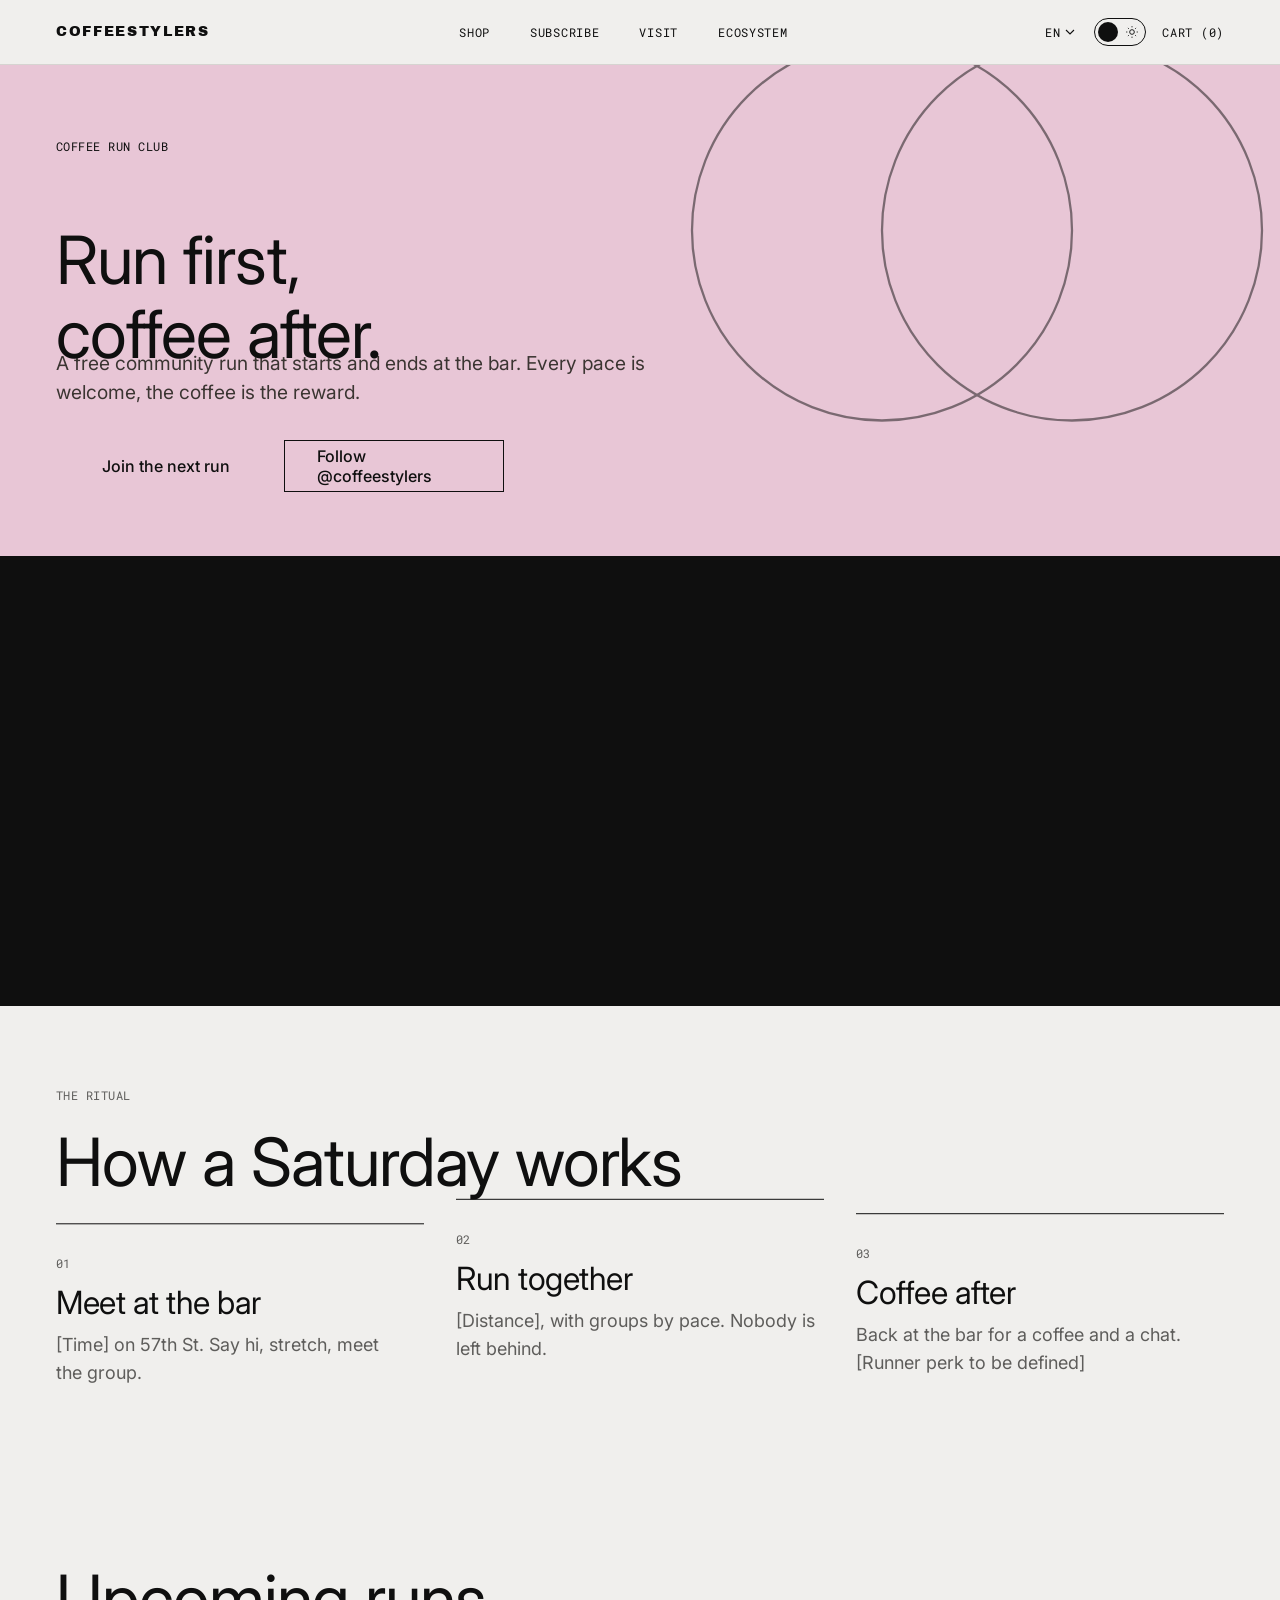
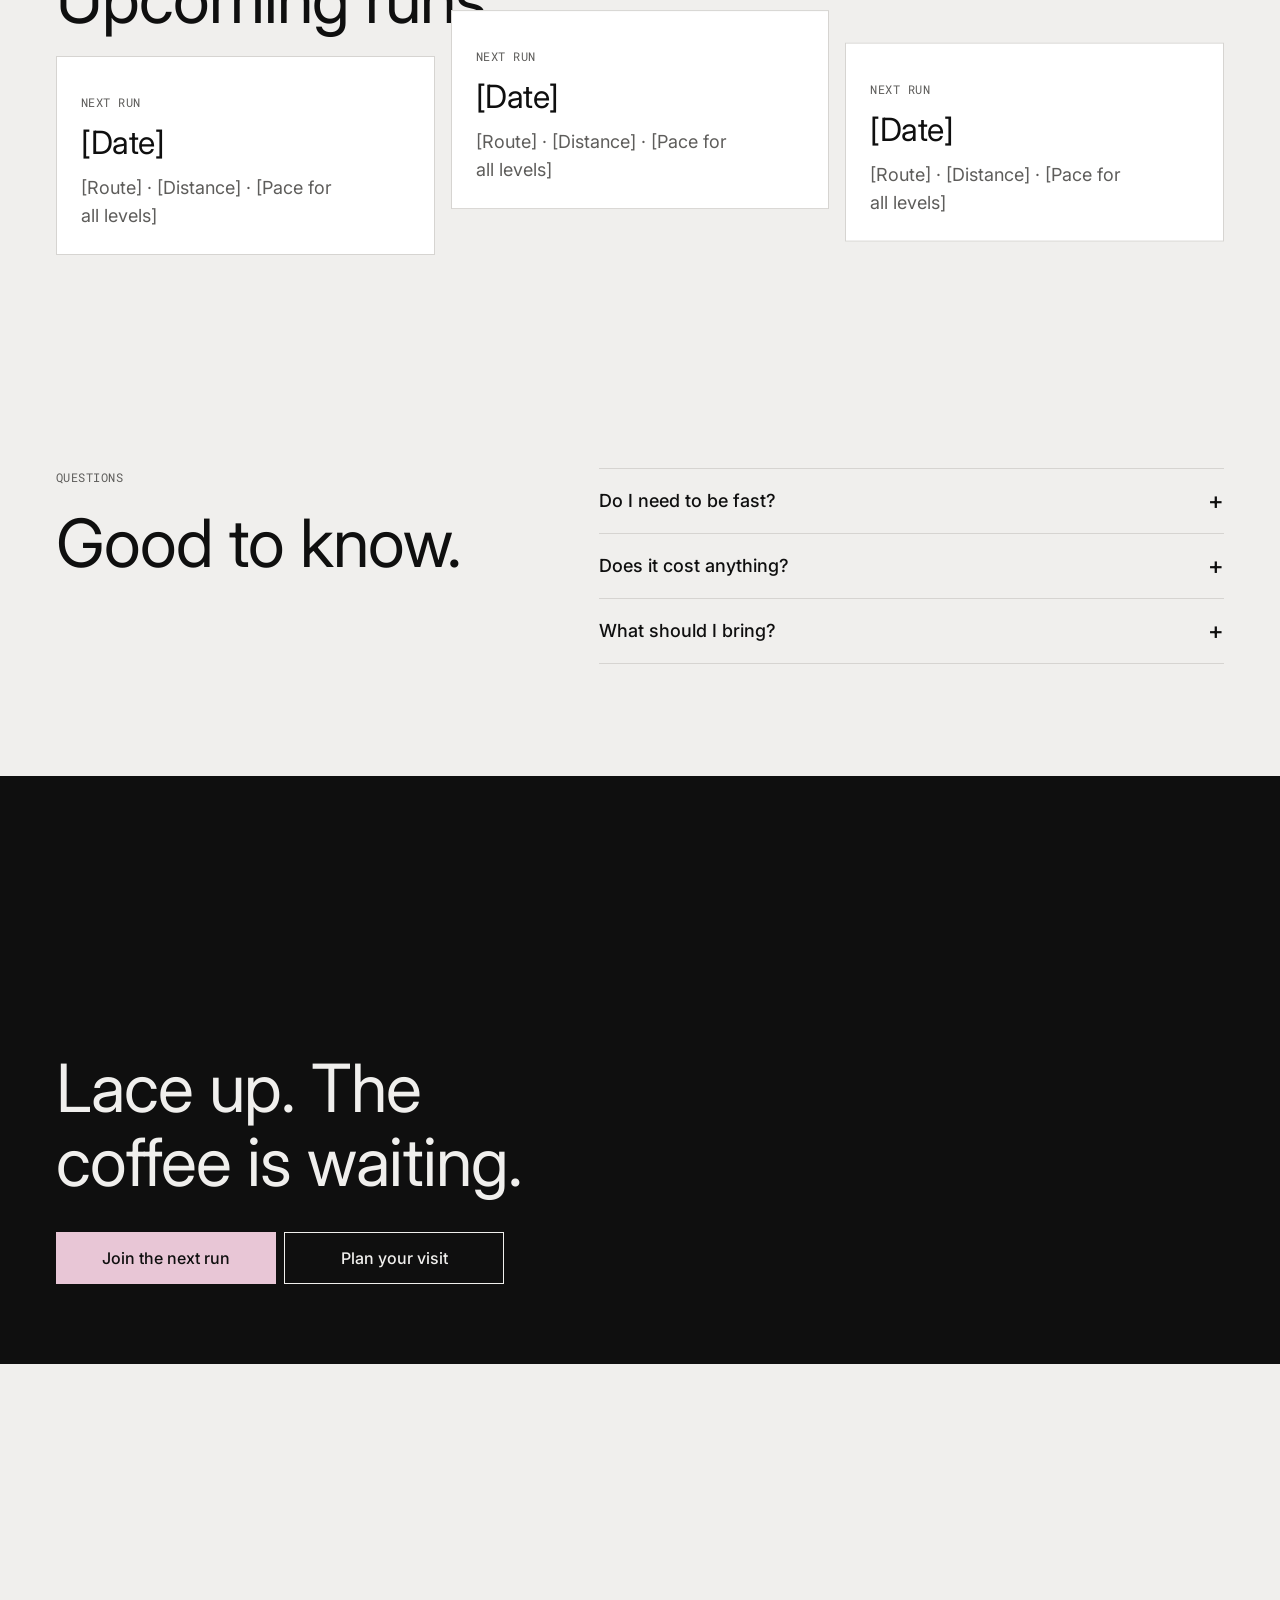
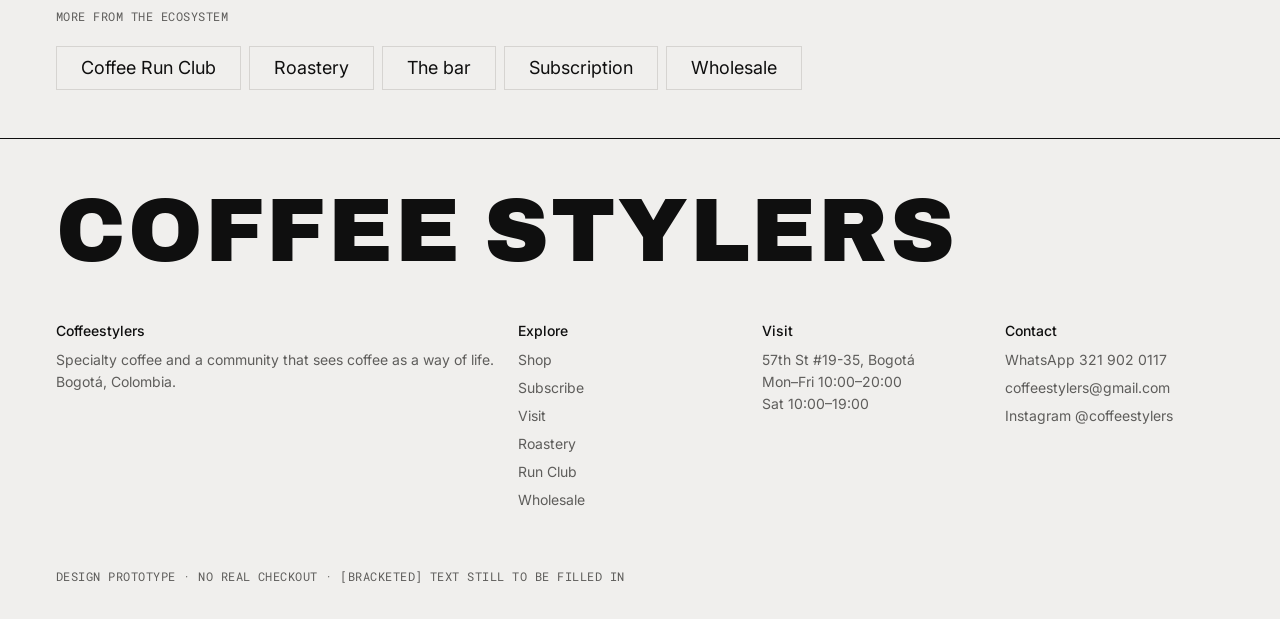
==== club.html @ d0a4d822 "Concept B: Run Club, Roastery and Wholesale pages; parallax layers across all sections Co-Authored-B" ====
<!doctype html>
<html lang="en">
<head>
<meta charset="utf-8">
<meta name="viewport" content="width=device-width, initial-scale=1">
<title>Coffee Run Club · Coffeestylers (prototype)</title>
<meta name="description" content="Responsive redesign prototype for Coffeestylers, a specialty coffee shop in Bogotá.">
<script>document.documentElement.classList.add('js');try{var t=localStorage.getItem('cs-theme');if(t?t==='dark':matchMedia('(prefers-color-scheme: dark)').matches)document.documentElement.setAttribute('data-theme','dark')}catch(e){}</script>
<link rel="preconnect" href="https://fonts.googleapis.com">
<link rel="preconnect" href="https://fonts.gstatic.com" crossorigin>
<link rel="stylesheet" href="https://fonts.googleapis.com/css2?family=Archivo+Black&family=Inter:wght@300;400;500&family=Roboto+Mono:wght@400;500&display=swap">
<link rel="stylesheet" href="styles.css?v=1795367517">
<link rel="stylesheet" href="concept-b.css?v=1795368521">
<link rel="stylesheet" href="pages.css?v=1795375949">
</head>
<body class="pg-b">
<div class="lines" aria-hidden="true"></div>
<header class="hdr"><div class="c hdr-in">
<div style="display:flex;align-items:center"><a class="brand" href="index.html" aria-label="Coffeestylers, home">Coffeestylers</a></div>
<nav class="topnav" aria-label="Main"><a href="shop.html">Shop</a><a href="subscribe.html">Subscribe</a><a href="visit.html">Visit</a><a href="index.html#ecosystem">Ecosystem</a></nav>
<div class="acts"><div class="lang"><button class="lang-btn" type="button" aria-haspopup="listbox" aria-expanded="false" aria-label="Language"><span class="cur">EN</span><svg viewBox="0 0 24 24" aria-hidden="true"><path d="M6 9l6 6 6-6"/></svg></button><ul class="lang-menu" role="listbox" aria-label="Language" hidden><li role="presentation"><button type="button" role="option" data-l="en" lang="en" aria-selected="true">English</button></li><li role="presentation"><button type="button" role="option" data-l="es" lang="es" aria-selected="false">Español</button></li><li role="presentation"><button type="button" role="option" data-l="fr" lang="fr" aria-selected="false">Français</button></li></ul></div><button class="inv theme" type="button" role="switch" aria-checked="false" aria-label="Dark mode"><span class="trk" aria-hidden="true"><svg class="sun" viewBox="0 0 24 24"><circle cx="12" cy="12" r="4"/><path d="M12 2v2M12 20v2M2 12h2M20 12h2M5 5l1.5 1.5M17.5 17.5L19 19M5 19l1.5-1.5M17.5 6.5L19 5"/></svg><svg class="moon" viewBox="0 0 24 24"><path d="M20 14.5A8 8 0 0 1 9.5 4 8 8 0 1 0 20 14.5z"/></svg><i></i></span></button><a class="cartlink" href="#" aria-label="Cart, 0 items">Cart (0)</a><button class="ico s" aria-label="Search" type="button"><svg viewBox="0 0 24 24" aria-hidden="true"><circle cx="11" cy="11" r="7"/><path d="M20 20l-4-4"/></svg></button></div>
</div></header>
<main><section class="pg-hero"><svg class="deco" viewBox="0 0 400 240" aria-hidden="true" data-lift="-0.18"><circle cx="150" cy="120" r="100"/><circle cx="250" cy="120" r="100"/></svg><div class="c"><p class="mono eyebrow rv">Coffee Run Club</p><h1 class="frase big rv" data-sy="-0.14" style="--d:1">Run first, coffee after.</h1><p class="lead rv" style="--d:2">A free community run that starts and ends at the bar. Every pace is welcome, the coffee is the reward.</p><div class="btns rv" style="--d:3"><a class="btn acc" href="https://wa.me/573219020117">Join the next run</a><a class="btn sec" href="https://www.instagram.com/coffeestylers/" target="_blank" rel="noopener">Follow @coffeestylers</a></div></div></section><section class="pg-photo"><div class="par" data-par="0.08" data-zoom style="background-image:url('https://dcdn-us.mitiendanube.com/stores/007/501/629/themes/rio/2-slide-1776723098379-2462844389-c85ef9081d4256c665a43cc0b9e0ed6b1776723099-1920-1920.webp')"></div></section><section class="pg-sec"><div class="c"><p class="mono suave eyebrow rv">The ritual</p><h2 class="frase big rv" style="--d:1">How a Saturday works</h2><div class="stepsgrid"><div class="rv" data-lift="0.03" style="--d:0"><span class="mono suave">01</span><h3 class="frase sm">Meet at the bar</h3><p>[Time] on 57th St. Say hi, stretch, meet the group.</p></div><div class="rv" data-lift="0.08" style="--d:1"><span class="mono suave">02</span><h3 class="frase sm">Run together</h3><p>[Distance], with groups by pace. Nobody is left behind.</p></div><div class="rv" data-lift="0.05" style="--d:2"><span class="mono suave">03</span><h3 class="frase sm">Coffee after</h3><p>Back at the bar for a coffee and a chat. [Runner perk to be defined]</p></div></div></div></section><section class="pg-sec"><div class="c"><h2 class="frase big rv">Upcoming runs</h2><div class="runs"><div class="run rv" data-lift="0.03" style="--d:0"><p class="mono suave">Next run</p><h3 class="frase sm">[Date]</h3><p>[Route] · [Distance] · [Pace for all levels]</p></div><div class="run rv" data-lift="0.09" style="--d:1"><p class="mono suave">Next run</p><h3 class="frase sm">[Date]</h3><p>[Route] · [Distance] · [Pace for all levels]</p></div><div class="run rv" data-lift="0.05" style="--d:2"><p class="mono suave">Next run</p><h3 class="frase sm">[Date]</h3><p>[Route] · [Distance] · [Pace for all levels]</p></div></div></div></section><section class="faq"><div class="c split"><div><p class="mono suave eyebrow rv">Questions</p><h2 class="frase big rv" style="--d:1">Good to know.</h2></div><div class="rv" style="--d:1"><details><summary>Do I need to be fast?</summary><p>No. There are groups by pace, and walking is fine too.</p></details><details><summary>Does it cost anything?</summary><p>Joining is free. [Confirm with the brand]</p></details><details><summary>What should I bring?</summary><p>Comfortable shoes, water and good energy.</p></details></div></div></section><section class="pg-cta"><div class="ghostrow" aria-hidden="true"><span data-px="0.35">COFFEE · STYLERS · COFFEE · STYLERS ·</span></div><div class="c"><h2 class="frase big rv">Lace up. The coffee is waiting.</h2><div class="btns rv" style="--d:1"><a class="btn" href="https://wa.me/573219020117">Join the next run</a><a class="btn sec" href="visit.html">Plan your visit</a></div></div></section><div class="ghostrow light" aria-hidden="true"><span data-px="-0.3">Coffee Run Club · Roastery · Bar · Wholesale ·</span></div><section class="pg-more"><div class="c"><p class="mono suave eyebrow">More from the ecosystem</p><div class="mrow"><a href="club.html">Coffee Run Club</a><a href="roastery.html">Roastery</a><a href="visit.html">The bar</a><a href="subscribe.html">Subscription</a><a href="wholesale.html">Wholesale</a></div></div></section></main>
<footer class="pie"><div class="c">
<div class="gran" aria-hidden="true"><span class="ln"><span>Coffee</span></span><span class="ln"><span>Stylers</span></span></div>
<div class="cols">
<div><strong>Coffeestylers</strong>Specialty coffee and a community that sees coffee as a way of life. Bogotá, Colombia.</div>
<div><strong>Explore</strong><a href="shop.html">Shop</a><a href="subscribe.html">Subscribe</a><a href="visit.html">Visit</a><a href="roastery.html">Roastery</a><a href="club.html">Run Club</a><a href="wholesale.html">Wholesale</a></div>
<div><strong>Visit</strong><span>57th St #19-35, Bogotá</span><span>Mon–Fri 10:00–20:00</span><span>Sat 10:00–19:00</span></div>
<div><strong>Contact</strong><a href="https://wa.me/573219020117">WhatsApp 321 902 0117</a><a href="mailto:coffeestylers@gmail.com">coffeestylers@gmail.com</a><a href="https://www.instagram.com/coffeestylers/">Instagram @coffeestylers</a></div>
</div>
<span class="mono">Design prototype · no real checkout · [bracketed] text still to be filled in</span>
</div></footer>
<nav class="nav" aria-label="Main"><div class="c"><a href="shop.html"><svg viewBox="0 0 24 24" aria-hidden="true"><path d="M5 8h12v6a5 5 0 0 1-5 5h-2a5 5 0 0 1-5-5z"/><path d="M17 10h1.5a2.5 2.5 0 0 1 0 5H17"/></svg>Shop</a><a href="subscribe.html"><svg viewBox="0 0 24 24" aria-hidden="true"><path d="M4 12a8 8 0 0 1 14-5.3M20 12a8 8 0 0 1-14 5.3"/><path d="M18 3v4h-4M6 21v-4h4"/></svg>Subscribe</a><a href="visit.html"><svg viewBox="0 0 24 24" aria-hidden="true"><path d="M12 21s-7-6.2-7-11a7 7 0 0 1 14 0c0 4.8-7 11-7 11z"/><circle cx="12" cy="10" r="2.5"/></svg>Visit</a><a href="#" aria-label="Cart, 0 items"><svg viewBox="0 0 24 24" aria-hidden="true"><path d="M6 7h12l-1 13H7z"/><path d="M9 7a3 3 0 0 1 6 0"/></svg>Cart</a></div></nav>
<script src="i18n.js?v=1795367517"></script>
<script src="app.js?v=1795367517"></script>
</body>
</html>
---- styles.css ----
/* Coffeestylers · redesign prototype · mobile first, then tablet (700+) and desktop (900+, 1280+) */
:root{
  --tinta:#0F0F0F; --papel:#F0EFED; --blanco:#FFFFFF; --linea:#D6D4D1; --suave:#5E5D5B;
  --rosa:#E8C6D6; --ink0:#0F0F0F; --paper0:#F0EFED;
  --sans:'Inter',system-ui,sans-serif; --mono:'Roboto Mono',ui-monospace,monospace; --marca:'Archivo Black','Arial Black',sans-serif;
  --g:16px; --ease:cubic-bezier(.2,.7,.2,1); --hdr:56px;
}
html[data-theme=dark]{--tinta:#F0EFED;--papel:#0F0F0F;--blanco:#171717;--linea:#33322F;--suave:#A5A3A0}
@media(min-width:700px){:root{--g:32px}}
@media(min-width:1100px){:root{--g:56px;--hdr:64px}}
*{box-sizing:border-box}
html{-webkit-text-size-adjust:100%;scroll-behavior:smooth}
body{margin:0;background:var(--papel);color:var(--tinta);font-family:var(--sans);font-size:16px;line-height:1.5;padding-bottom:72px;transition:background .5s,color .5s}
a{color:inherit}
img{max-width:100%;display:block}
.c{width:100%;max-width:1440px;margin:0 auto;padding-left:var(--g);padding-right:var(--g)}
.mono{font-family:var(--mono);font-size:11px;letter-spacing:.06em;text-transform:uppercase}
.suave{color:var(--suave)}
.frase{font-weight:300;letter-spacing:-.03em;line-height:1;margin:0}
.big{font-size:clamp(40px,8.4vw,128px);line-height:.98}
.mid{font-size:clamp(32px,5vw,72px);line-height:1.02}
.sm{font-size:clamp(26px,3vw,44px);line-height:1.08}
section{padding:56px 0}
@media(min-width:900px){section{padding:112px 0}}
.regla-fuerte{border-top:1px solid var(--tinta)}
.regla{border-top:1px solid var(--linea)}
.oscuro{background:var(--ink0);color:var(--paper0)}
.oscuro .suave,.oscuro p{color:#D6D4D1}
.rosa{background:var(--rosa);color:var(--ink0)}
.rosa .suave{color:#3B3532}

/* hairline columns, like the reference */
.lines{position:fixed;inset:0;pointer-events:none;z-index:0;display:none;background:repeating-linear-gradient(90deg,transparent 0 calc(25% - 1px),var(--linea) calc(25% - 1px) 25%);opacity:.55}
@media(min-width:900px){.lines{display:block}}
main,footer,.hdr{position:relative;z-index:1}

/* header */
.hdr{position:sticky;top:0;z-index:20;background:var(--papel);border-bottom:1px solid var(--linea);transition:transform .5s var(--ease)}
.hdr.hide{transform:translateY(-100%)}
.hdr-in{display:flex;align-items:center;justify-content:space-between;height:var(--hdr)}
.hdr .brand{font-family:var(--marca);letter-spacing:.12em;text-transform:uppercase;font-size:14px;text-decoration:none}
.topnav{display:none}
.acts{display:flex;align-items:center;gap:4px}
.ico{width:44px;height:44px;display:inline-flex;align-items:center;justify-content:center;background:none;border:0;color:inherit;cursor:pointer}
.ico svg{width:22px;height:22px;stroke:currentColor;fill:none;stroke-width:1.5}
.inv{display:none}
@media(min-width:900px){
  .topnav{display:flex;gap:40px}
  .topnav a,.inv,.cartlink{font:11px var(--mono);letter-spacing:.06em;text-transform:uppercase;text-decoration:none;position:relative;padding:8px 0;color:inherit;background:none;border:0;cursor:pointer}
  .topnav a::after,.cartlink::after{content:"";position:absolute;left:0;right:0;bottom:2px;height:1px;background:currentColor;transform:scaleX(0);transform-origin:left;transition:transform .4s var(--ease)}
  .topnav a:hover::after,.cartlink:hover::after,.topnav a[aria-current=page]::after{transform:scaleX(1)}
  .inv{display:inline-block;margin-right:16px}
  .acts .ico.s{display:none}
}
.cartlink{display:none}
@media(min-width:900px){.cartlink{display:inline-block}}

/* bottom nav (phones and small tablets) */
.nav{position:fixed;left:0;right:0;bottom:0;z-index:30;background:var(--papel);border-top:1px solid var(--linea)}
.nav .c{display:grid;grid-template-columns:repeat(4,1fr);height:72px;padding:0}
.nav a{display:flex;flex-direction:column;align-items:center;justify-content:center;gap:4px;text-decoration:none;color:var(--suave);font-family:var(--mono);font-size:9px;letter-spacing:.06em;text-transform:uppercase;position:relative}
.nav a svg{width:22px;height:22px;stroke:currentColor;fill:none;stroke-width:1.5}
.nav a[aria-current=page]{color:var(--tinta);font-weight:500}
.nav a[aria-current=page]::after{content:"";position:absolute;bottom:10px;width:24px;height:2px;background:var(--tinta)}
@media(min-width:900px){.nav{display:none}body{padding-bottom:0}}

/* buttons, chips */
.btn{display:flex;align-items:center;justify-content:center;min-height:52px;padding:0 32px;font:500 15px var(--sans);text-decoration:none;border:1px solid var(--tinta);background:var(--tinta);color:var(--papel);cursor:pointer;width:100%;position:relative;overflow:hidden;transition:background .35s var(--ease),color .35s var(--ease)}
.btn.sec{background:transparent;color:var(--tinta)}
.btn.sec:hover,.btn:not(.sec):not(.acc):hover{background:var(--rosa);color:var(--ink0);border-color:var(--rosa)}
.btn.acc{background:var(--rosa);color:var(--ink0);border-color:var(--rosa)}
.btn.acc:hover{background:var(--ink0);color:var(--paper0);border-color:var(--ink0)}
.rosa .btn{background:var(--ink0);color:var(--paper0);border-color:var(--ink0)}
.rosa .btn:hover{background:transparent;color:var(--ink0)}
.btns{display:grid;gap:8px}
@media(min-width:700px){.btns{grid-template-columns:repeat(2,minmax(0,220px))}.btn{width:auto}}
.chip{min-height:44px;padding:0 16px;border:1px solid var(--linea);background:transparent;color:var(--tinta);font:11px var(--mono);letter-spacing:.06em;text-transform:uppercase;cursor:pointer;transition:background .3s,color .3s}
.chip:hover{border-color:var(--tinta)}
.chip[aria-pressed=true],.chip[aria-checked=true]{background:var(--tinta);color:var(--papel);border-color:var(--tinta)}
.chips{display:flex;gap:8px;flex-wrap:wrap}
.tlink{display:inline-flex;align-items:center;min-height:44px;font:500 11px var(--mono);letter-spacing:.06em;text-transform:uppercase;text-decoration:none;position:relative}
.tlink::after{content:"";position:absolute;left:0;right:0;bottom:8px;height:1px;background:currentColor;transform:scaleX(.3);transform-origin:left;transition:transform .4s var(--ease)}
.tlink:hover::after{transform:scaleX(1)}

/* hero */
.hero{padding:24px 0 48px;min-height:calc(100svh - var(--hdr))}
@media(min-width:900px){.hero{padding:40px 0 72px;display:flex;flex-direction:column;justify-content:space-between}}
.gran{font-family:var(--marca);font-size:17.4vw;line-height:.9;letter-spacing:.03em;margin:0 0 24px;text-transform:uppercase;white-space:nowrap}
.gran .ln{display:block;overflow:hidden;padding-bottom:.04em}
.gran .ln>span{display:inline-block}
@media(min-width:900px){.gran{font-size:8.75vw;letter-spacing:.015em;margin:0 0 48px}.gran .ln{display:inline-block;margin-right:.28em}.gran .ln:last-child{margin-right:0}}
@media(min-width:1440px){.gran{font-size:126px}}
.meta{display:flex;gap:16px;padding:12px 0;border-top:1px solid var(--tinta);margin-bottom:24px;color:var(--suave);flex-wrap:wrap}
.hero-grid{display:grid;gap:24px}
@media(min-width:900px){.hero-grid{grid-template-columns:5fr 7fr;gap:56px;align-items:end}}
.hero .frase{font-size:clamp(32px,4.2vw,64px);margin-bottom:32px}
.foto{background:var(--linea);display:flex;align-items:flex-end;padding:12px;min-height:200px;position:relative;overflow:hidden}
.foto .mono{font-size:9px;position:relative;z-index:1}
.foto.rosa{background:var(--rosa)}.foto.tinta{background:var(--ink0);color:var(--rosa)}
.hero .foto{min-height:340px}
@media(min-width:900px){.hero .foto{min-height:460px}}
.par{will-change:transform}
.foto .par{position:absolute;left:0;right:0;top:-12%;bottom:-12%;background:inherit}

/* marquee */
.marq{border-block:1px solid var(--tinta);overflow:hidden;white-space:nowrap;background:var(--ink0);color:var(--paper0)}
.marq .tr{display:inline-flex;animation:mq 28s linear infinite}
.marq span{padding:16px 32px;font:11px var(--mono);letter-spacing:.08em;text-transform:uppercase}
.marq span:nth-child(even){color:var(--rosa)}
@keyframes mq{to{transform:translateX(-50%)}}

/* scroll-lit statement */
.lit{position:relative;height:240vh;padding:0}
.lit-in{position:sticky;top:var(--hdr);height:calc(100svh - var(--hdr));display:flex;align-items:center}
.lit .big{max-width:20ch}
.lit .w{opacity:.2;transition:opacity .4s}
.lit .w.on{opacity:1}
.lit .sub{margin-top:32px;max-width:46ch;color:var(--suave)}
@media(min-width:900px){.lit{height:300vh}.lit .big{max-width:22ch}}

/* numbered pillars */
.pilares{display:grid;gap:0}
.pilar{border-top:1px solid var(--linea);padding:24px 0}
.pilar h3{display:flex;align-items:baseline;gap:16px;margin:0 0 8px;font-weight:300;font-size:clamp(36px,4vw,56px);letter-spacing:-.03em;line-height:1}
.pilar h3 .mono{font-size:11px;color:var(--suave)}
.pilar p{margin:0;font-size:15px;color:var(--suave);max-width:40ch}
@media(min-width:900px){.pilares{grid-template-columns:repeat(3,1fr);gap:32px}.pilar{padding-top:32px;border-top:1px solid var(--tinta)}}
.eyebrow{margin:0 0 20px}

/* cards */
.grid{display:grid;grid-template-columns:repeat(2,minmax(0,1fr));gap:32px 12px}
@media(min-width:700px){.grid{grid-template-columns:repeat(3,minmax(0,1fr));gap:40px 20px}}
@media(min-width:1100px){.grid{grid-template-columns:repeat(4,minmax(0,1fr))}}
.card{text-decoration:none;display:flex;flex-direction:column;gap:8px}
.imgw{overflow:hidden}
.card .img{aspect-ratio:173/220;background:var(--rosa);display:flex;align-items:flex-end;padding:8px;transition:transform 1s var(--ease);color:var(--ink0)}
.card:hover .img{transform:scale(1.045)}
.card .img.t{background:var(--ink0);color:var(--rosa)}
.card .img.l{background:#D6D4D1}
.card .img .mono{font-size:9px}
.card .tag{font:10px var(--mono);letter-spacing:.06em;text-transform:uppercase;color:var(--suave)}
.card strong{font-weight:500;font-size:16px;line-height:1.2}
.card[hidden]{display:none}
.sello{font:10px var(--mono);text-transform:uppercase;letter-spacing:.06em;background:var(--rosa);color:var(--ink0);padding:4px 8px;align-self:flex-start;margin-bottom:auto}
.head2{display:flex;justify-content:space-between;align-items:flex-end;gap:16px;margin-bottom:32px}

/* pinned story (storytelling) */
.pin{position:relative;height:420vh;padding:0;background:var(--ink0);color:var(--paper0)}
.pin-in{position:sticky;top:0;height:100svh;display:flex;flex-direction:column;justify-content:center;padding:calc(var(--hdr) + 16px) 0 88px}
.pin-top{display:flex;justify-content:space-between;color:var(--rosa);margin-bottom:20px}
.pin-grid{display:grid;gap:20px;flex:1;min-height:0}
.stage{position:relative;min-height:0}
.ch{position:absolute;inset:0;opacity:0;transform:translateY(24px);transition:opacity .7s var(--ease),transform .7s var(--ease);display:grid;gap:20px;align-content:start}
.ch.on{opacity:1;transform:none}
.ch .vis{height:36svh;background:var(--rosa);color:var(--ink0);display:flex;align-items:flex-end;padding:12px;overflow:hidden}
.ch:nth-child(2) .vis{background:#3B3532;color:var(--rosa)}
.ch:nth-child(3) .vis{background:#D6D4D1}
.ch:nth-child(4) .vis{background:var(--rosa)}
.ch .num{font-family:var(--marca);font-size:clamp(56px,12vw,200px);line-height:.85;color:var(--rosa)}
.ch h3{margin:0;font-weight:300;letter-spacing:-.03em;line-height:1;font-size:clamp(34px,5vw,76px)}
.ch p{margin:0;max-width:40ch;color:#D6D4D1;font-size:16px}
.bar{height:1px;background:#3B3532;position:relative;margin-top:16px}
.bar i{position:absolute;left:0;top:0;height:1px;width:calc(var(--p,0)*100%);background:var(--rosa)}
@media(min-width:900px){
  .pin-grid{grid-template-columns:7fr 5fr;gap:56px;align-items:stretch}
  .ch{grid-template-columns:7fr 5fr;gap:56px;align-content:stretch;inset:0;width:calc(100% + 0px)}
  .stage{grid-column:1 / -1}
  .ch .vis{height:100%;min-height:50svh}
  .ch .txt{display:flex;flex-direction:column;justify-content:flex-end;gap:20px}
}
@media(max-width:899px){.ch .vis{height:30svh}}

/* subscription teaser, newsletter */
.duo{display:grid;gap:24px}
@media(min-width:900px){.duo{grid-template-columns:6fr 5fr;gap:96px;align-items:end}}
.form{display:grid;gap:8px}
label,.lbl{font:500 11px var(--mono);letter-spacing:.06em;text-transform:uppercase;display:block;margin-bottom:8px}
input[type=email]{width:100%;height:52px;padding:0 16px;border:1px solid var(--tinta);background:var(--blanco);color:var(--tinta);font:16px var(--sans);border-radius:0}

/* rows, forms */
.fila{display:flex;justify-content:space-between;align-items:center;gap:16px;min-height:52px;border-top:1px solid var(--linea);font-size:15px}
.fila:last-child{border-bottom:1px solid var(--linea)}
.fila .mono{font-size:12px}
.pend{color:var(--suave)}
.opc{display:grid;grid-template-columns:1fr 1fr;gap:8px}
.opc button,.plan{text-align:left;padding:16px;border:1px solid var(--linea);background:var(--blanco);font:inherit;cursor:pointer;min-height:64px;color:var(--tinta);transition:border-color .3s,background .3s,color .3s}
.opc button:hover,.plan:hover{border-color:var(--tinta)}
.opc button[aria-checked=true],.plan[aria-checked=true]{background:var(--tinta);color:var(--papel);border-color:var(--tinta)}
.opc strong,.plan strong{display:block;font-weight:500}
.opc small{font:9px var(--mono);letter-spacing:.06em;text-transform:uppercase;opacity:.75}
.plan{display:block;width:100%;margin-bottom:8px;min-height:96px}
.plan small{font:13px var(--sans);opacity:.85;display:block;margin-top:8px}
.cant{display:flex;align-items:center;border:1px solid var(--tinta)}
.cant button{width:44px;height:44px;border:0;background:none;font-size:20px;cursor:pointer;color:inherit}
.cant span{min-width:32px;text-align:center;font-weight:500}
.item{display:flex;justify-content:space-between;gap:16px;padding:16px 0;border-bottom:1px solid var(--linea)}
.item strong{font-weight:500;display:block}
.item small{color:var(--suave);font-size:14px}
.abierto{display:flex;align-items:center;gap:8px;font-weight:500}
.abierto i{width:10px;height:10px;border-radius:50%;background:#2F7D4F;display:inline-block}
.cerrado i{background:var(--suave)}
.pestanas{display:flex;gap:8px;margin:16px 0;flex-wrap:wrap}

/* page layouts */
.pghead{padding:40px 0 24px}
@media(min-width:900px){.pghead{padding:80px 0 40px}}
.split{display:grid;gap:32px}
@media(min-width:900px){.split{grid-template-columns:5fr 7fr;gap:96px;align-items:start}.split.rev{grid-template-columns:7fr 5fr}.sticky{position:sticky;top:calc(var(--hdr) + 24px)}}
.filters{display:flex;flex-direction:column;gap:16px}
.gal{display:grid;gap:12px}
.gal .foto{min-height:420px}
@media(min-width:900px){.gal{grid-template-columns:1fr 1fr}.gal .foto:first-child{grid-column:1/-1;min-height:560px}.gal .foto{min-height:300px}}
.compra{position:sticky;bottom:72px;z-index:4;background:var(--papel);border-top:1px solid var(--tinta);padding:12px 0}
.compra .in{display:flex;gap:12px;align-items:center}
.compra .btn{flex:1}
@media(min-width:900px){.compra{position:static;border:0;padding:8px 0 0}.compra .c{padding:0}}

/* footer */
.pie{padding:48px 0 32px;border-top:1px solid var(--tinta);color:var(--suave);font-size:14px}
.pie .cols{display:grid;gap:24px;margin-bottom:48px}
@media(min-width:900px){.pie .cols{grid-template-columns:2fr 1fr 1fr 1fr}}
.pie strong{color:var(--tinta);font-weight:500;display:block;margin-bottom:8px}
.pie a{display:block;text-decoration:none;min-height:28px}
.pie a:hover{color:var(--tinta)}
.pie .gran{font-size:17.4vw;margin:0 0 24px;color:var(--tinta);letter-spacing:.02em}
.pie .gran .ln{display:block}
@media(min-width:900px){.pie .gran{font-size:8.75vw}.pie .gran .ln{display:inline-block;margin-right:.25em}}
@media(min-width:1440px){.pie .gran{font-size:126px}}

/* loader */
.loader{position:fixed;inset:0;z-index:100;background:var(--ink0);color:var(--paper0);display:none;align-items:center;padding:0 var(--g);transition:transform .9s var(--ease)}
.js .loader{display:flex}
.loader p{margin:0;font-weight:300;letter-spacing:-.03em;line-height:1;font-size:clamp(34px,7vw,104px);max-width:14ch}
.loader.out{transform:translateY(-100%)}
.loader.gone{display:none!important}

/* reveal motion */
.js .rv{opacity:0;transform:translateY(28px);transition:opacity .9s var(--ease) calc(var(--d,0)*90ms),transform .9s var(--ease) calc(var(--d,0)*90ms)}
.js .rv.in{opacity:1;transform:none}
.js .gran .ln>span{transform:translateY(105%);transition:transform 1.1s var(--ease) calc(var(--d,0)*120ms)}
.js .ready .gran .ln>span,.js .gran.in .ln>span{transform:none}
:focus-visible{outline:2px solid var(--tinta);outline-offset:2px}
.oscuro :focus-visible,.pin :focus-visible,.marq :focus-visible{outline-color:var(--rosa)}

/* reduced motion: everything visible, nothing pinned or animated */
@media(prefers-reduced-motion:reduce){
  html{scroll-behavior:auto}
  *{transition-duration:.01ms!important;animation:none!important}
  .js .rv,.js .gran .ln>span{opacity:1;transform:none}
  .loader{display:none!important}
  .lit,.pin{height:auto;padding:64px 0}
  .lit-in,.pin-in{position:static;height:auto;display:block;padding:0}
  .lit .w{opacity:1}
  .stage{display:grid;gap:56px}
  .ch{position:static;opacity:1;transform:none}
  .marq .tr{transform:none}
}

/* fixes */
.pin-in{justify-content:flex-start}
.pin-in>.c{display:flex;flex-direction:column;flex:1;min-height:0}
.compra .c{padding:0}
.compra{margin:0 calc(var(--g) * -1);padding-left:var(--g);padding-right:var(--g)}
@media(min-width:900px){.compra{margin:0;padding-left:0;padding-right:0}}
.pie .cols span{display:block}

/* ---- real photos + depth (parallax) ---- */
.card .img{position:relative;overflow:hidden}
.card .img img{position:absolute;inset:0;width:100%;height:100%;object-fit:cover}
.card .img .sello{position:relative;z-index:2}
.foto .par,.ch .vis .par{background-size:cover;background-position:center}
.ch .vis{position:relative}
.ch .vis .par{position:absolute;left:0;right:0;top:-10%;bottom:-10%}
.band{position:relative;overflow:hidden;min-height:clamp(340px,72vh,780px);display:flex;align-items:flex-end;padding:48px 0;color:#fff;background:var(--ink0)}
.band .par{position:absolute;left:0;right:0;top:-14%;bottom:-14%;background-size:cover;background-position:center}
.band::after{content:"";position:absolute;inset:0;background:linear-gradient(to top,rgba(15,15,15,.78),rgba(15,15,15,.05) 70%)}
.band .c{position:relative;z-index:1}
.band .frase{max-width:18ch;margin:8px 0 0}
.band .btn{margin-top:20px}
.drift{overflow:hidden;white-space:nowrap;padding:32px 0;border-block:1px solid var(--linea)}
.drift span{display:inline-block;font-family:var(--marca);font-size:clamp(64px,14vw,240px);line-height:1;color:transparent;-webkit-text-stroke:1px var(--tinta);will-change:transform}
@media(prefers-reduced-motion:reduce){.drift span{transform:none!important}}

/* language switcher + dark toggle (all sizes) */
.lang{display:flex;align-items:center}
.lang button,.inv{font:10px var(--mono);letter-spacing:.06em;text-transform:uppercase;background:none;border:0;color:var(--suave);cursor:pointer;min-width:32px;height:44px;padding:0 4px}
.inv{display:inline-block;color:inherit;min-width:44px;margin-right:0}
@media(min-width:900px){.lang button,.inv{font-size:11px}.inv{margin-right:8px;padding:8px 4px;height:auto}.lang button{height:auto;padding:8px 4px}}
@media(max-width:520px){.acts .ico.s{display:none}}
.ig .igrid{display:grid;grid-template-columns:repeat(2,1fr);gap:8px;margin-top:24px}
@media(min-width:900px){.ig .igrid{grid-template-columns:repeat(4,1fr);gap:16px}}
.ig .igrid a{display:block;aspect-ratio:4/5;overflow:hidden;background:var(--linea)}
.ig .igrid img{width:100%;height:100%;object-fit:cover;transition:transform 1s var(--ease)}
.ig .igrid a:hover img{transform:scale(1.05)}

/* ---- manifesto fit (Spanish and French run longer) ---- */
.lit .big{font-size:clamp(26px,min(4.6vw,6.6svh),76px);max-width:28ch}
@media(min-width:900px){.lit .big{max-width:30ch}}
.lit-in{overflow:hidden}

/* ---- language menu ---- */
.lang{position:relative}
.lang .lang-btn{display:inline-flex;align-items:center;gap:2px;min-width:44px;height:44px;padding:0 8px;justify-content:center;color:var(--tinta)}
.lang .lang-btn svg{width:14px;height:14px;stroke:currentColor;fill:none;stroke-width:1.6;transition:transform .3s var(--ease)}
.lang .lang-btn[aria-expanded=true] svg{transform:rotate(180deg)}
.lang-menu{position:absolute;right:0;top:calc(100% + 6px);margin:0;padding:8px;list-style:none;min-width:150px;background:var(--papel);border:1px solid var(--tinta);z-index:40}
.lang-menu[hidden]{display:none}
.lang .lang-menu button{display:flex;width:100%;justify-content:space-between;align-items:center;min-width:0;height:44px;padding:0 12px;font:13px var(--sans,Inter,sans-serif);letter-spacing:0;text-transform:none;color:var(--tinta);text-decoration:none}
.lang .lang-menu button:hover,.lang .lang-menu button:focus-visible{background:var(--tinta);color:var(--papel)}
.lang .lang-menu button[aria-selected=true]::after{content:"✓"}

/* ---- dark / light toggle ---- */
.inv.theme{min-width:0;width:auto;height:44px;padding:0 8px;margin:0;display:inline-flex;align-items:center;color:var(--tinta)}
.theme .trk{position:relative;display:block;width:52px;height:28px;border:1px solid var(--tinta);border-radius:999px;transition:background .3s var(--ease)}
.theme .trk i{position:absolute;top:3px;left:3px;width:20px;height:20px;border-radius:50%;background:var(--tinta);transition:transform .35s var(--ease)}
.theme[aria-checked=true] .trk i{transform:translateX(24px)}
.theme .trk svg{position:absolute;top:6px;width:14px;height:14px;stroke:currentColor;fill:none;stroke-width:1.6}
.theme .sun{right:6px}.theme .moon{left:6px}
@media(min-width:900px){.inv.theme{height:auto;padding:4px;margin-right:8px}.lang .lang-btn{height:auto;padding:8px}}
@media(max-width:380px){.theme .trk{width:44px}.theme[aria-checked=true] .trk i{transform:translateX(16px)}.theme .moon{display:none}}

/* ---- loader: counter and drawn route ---- */
.loader{flex-direction:column;align-items:flex-start;justify-content:center;gap:16px}
.loader .route{width:min(560px,86vw);height:auto;overflow:visible}
.loader .route path{fill:none;stroke-width:1.5;stroke-linecap:round}
.loader .route .ghost{stroke:#3B3532}
.loader .route .draw{stroke:var(--rosa)}
.loader .route .dot{fill:none;stroke:var(--rosa);stroke-width:1.5}
.loader .route .dot.fill{fill:var(--rosa)}
.loader .count{font-family:var(--marca);font-size:clamp(56px,10vw,140px);line-height:.9;display:flex;align-items:baseline;gap:8px;color:var(--rosa)}
.loader .count .mono{font-size:14px}
.loader small{max-width:46ch;color:#A5A3A0;font-size:10px;line-height:1.6}

/* ---- scroll-drawn route inside the pinned story ---- */
.rt{position:relative;height:60px;margin-top:12px}
.rt svg{position:absolute;inset:0;width:100%;height:100%;overflow:visible}
.rt path{fill:none;vector-effect:non-scaling-stroke;stroke-width:1.5}
.rt .ghost{stroke:#3B3532}
.rt .line{stroke:var(--rosa)}
.rt .nd{position:absolute;top:calc(50% - 5px);width:10px;height:10px;margin-left:-4px;border-radius:50%;border:1px solid #6b6460;background:var(--ink0);transition:all .4s var(--ease)}
.rt .nd.on{background:var(--rosa);border-color:var(--rosa)}
.rt .mk{position:absolute;width:14px;height:14px;margin:-8px 0 0 -8px;border-radius:50%;background:var(--rosa);border:2px solid var(--ink0);outline:1px solid var(--rosa);left:0;top:40px}
@media(prefers-reduced-motion:reduce){.rt{display:none}}
.lang .lang-btn svg{display:block;width:16px;height:16px;flex:none}

/* ===== TYPE SYSTEM v2 =====
   Three body sizes (16 / 14 / 12), a four-step heading scale with sane caps,
   weights 400 / 500 only (plus the Archivo Black logotype), headings 1.15 line-height. */
:root{
  --t-body:16px; --t-sec:14px; --t-meta:12px;
  --h1:clamp(32px,4vw,56px); --h2:clamp(28px,3vw,44px); --h3:clamp(22px,2.1vw,32px); --lead:clamp(18px,1.4vw,22px);
}
body{font-size:var(--t-body);line-height:1.55}
.mono{font-size:var(--t-meta);letter-spacing:.04em}
.frase{font-weight:400;letter-spacing:-.015em;line-height:1.15}
.big,.hero .frase{font-size:var(--h1);line-height:1.12}
.mid{font-size:var(--h2);line-height:1.15}
.sm{font-size:var(--h3);line-height:1.2}
.hero .frase{margin-bottom:32px;max-width:20ch}
.lit .big{font-size:clamp(24px,3vw,44px);line-height:1.25;max-width:34ch;letter-spacing:-.01em}
.lit .sub{font-size:var(--t-body);max-width:52ch}
/* logotype: one line on desktop, two on phones, never taller than ~1/6 of the screen */
.gran{font-size:clamp(40px,13vw,64px);line-height:1;letter-spacing:.02em;margin:0 0 20px}
@media(min-width:900px){.gran{font-size:clamp(56px,6.4vw,96px);margin:0 0 40px}}
@media(min-width:1440px){.gran{font-size:96px}}
.pie .gran{font-size:clamp(40px,13vw,64px);margin:0 0 24px}
@media(min-width:900px){.pie .gran{font-size:clamp(56px,6.4vw,96px)}}
@media(min-width:1440px){.pie .gran{font-size:96px}}
.pilar h3{font-weight:400;font-size:var(--h3);letter-spacing:-.01em;line-height:1.2}
.pilar p,.compra p{font-size:var(--t-body)}
.ch .num{font-family:var(--sans);font-weight:500;font-size:clamp(40px,5vw,72px);line-height:1;letter-spacing:-.02em}
.ch h3{font-weight:400;font-size:clamp(28px,3.2vw,44px);letter-spacing:-.015em;line-height:1.15}
.ch p{font-size:var(--t-body);line-height:1.55}
.drift span{font-family:var(--sans);font-weight:500;font-size:clamp(48px,8vw,120px);letter-spacing:-.02em}
.loader p{font-weight:400;font-size:clamp(28px,4vw,52px);line-height:1.15;letter-spacing:-.015em;max-width:20ch}
.loader .count{font-family:var(--sans);font-weight:500;font-size:clamp(48px,7vw,88px);line-height:1;letter-spacing:-.02em}
.loader small{font-size:var(--t-meta);line-height:1.5}
/* small labels: 12px floor */
.nav a,.chip,.tlink,.marq span,.card .tag,.sello,.foto .mono,.card .img .mono,.topnav a,.inv,.cartlink,.lang button,.lang .lang-btn{font-size:var(--t-meta)}
.pilar h3 .mono{font-size:var(--t-meta)}
.btn{font-size:var(--t-body)}
.card strong{font-size:var(--t-body)}
.hdr .brand{font-size:14px}
@media(min-width:900px){.topnav a,.inv,.cartlink,.lang button,.lang .lang-btn{font-size:var(--t-meta)}}
/* nothing below the floor, wherever it was set inline */
[style*="font-size:9px"],[style*="font-size:10px"],[style*="font-size:11px"]{font-size:var(--t-meta)!important}
/* readable line length */
p{max-width:68ch}
.lbl,label{font-size:var(--t-meta)}
.drift span{font-size:clamp(40px,6vw,88px)}
@media(min-width:900px){.gran,.pie .gran{font-size:clamp(52px,5.6vw,80px)}}
@media(min-width:1440px){.gran,.pie .gran{font-size:80px}}

/* ---- surfaces (L1): hairline frame on lists, cards and photo wells ---- */
#items,.fila-wrap{border:1px solid var(--linea)}
.card .imgw{border:1px solid var(--linea)}
.plan,.cant{border:1px solid var(--linea)}
html[data-theme=dark] .card .imgw,html[data-theme=dark] #items{border-color:color-mix(in srgb,var(--tinta) 14%,transparent)}
/* prose measure 65-75ch */
p,.sub,.frase{max-width:68ch}
.hero .frase{max-width:20ch}.lit .big{max-width:34ch}.band .frase{max-width:18ch}
/* unlit manifesto words stay legible (AA large text) */
.lit .w{opacity:.32}

/* ===== v3: larger type, one motion language, new sections ===== */
:root{
  --h1:clamp(36px,5.2vw,76px); --h2:clamp(30px,3.8vw,56px); --h3:clamp(24px,2.5vw,36px); --lead:clamp(18px,1.5vw,22px);
  --m-fast:.25s; --m-base:.5s; --m-slow:.8s; --m-ease:cubic-bezier(.22,.7,.2,1);
}
html[data-theme=dark]{--ink-card:#171717}
.frase,.big,.mid,.sm,.lit .big{text-wrap:balance}
p{text-wrap:pretty}
body{font-size:var(--t-body)}
@media(min-width:900px){body{font-size:18px}.pilar p,.ch p,.stories p,.worlds p,.stay p,.lit .sub{font-size:18px}}
.lit .big{font-size:clamp(30px,4.6vw,68px);line-height:1.18;max-width:24ch}
.hero .frase{max-width:18ch}
.gran{font-size:clamp(44px,15vw,88px)}
@media(min-width:900px){.gran,.pie .gran{font-size:clamp(64px,7vw,112px)}}
@media(min-width:1440px){.gran,.pie .gran{font-size:112px}}
.pie .gran{font-size:clamp(44px,15vw,88px)}
@media(min-width:900px){.pie .gran{font-size:clamp(64px,7vw,112px)}}
/* motion: three durations, one easing */
.js .rv{opacity:0;transform:translateY(24px);transition:opacity var(--m-slow) var(--m-ease) calc(min(var(--d,0),4)*80ms),transform var(--m-slow) var(--m-ease) calc(min(var(--d,0),4)*80ms)}
.js .rv.in{opacity:1;transform:none}
.ch{transform:none;transition:opacity var(--m-base) var(--m-ease)}
.ch.on{transition-delay:.12s}
.lit .w{transition:opacity var(--m-base) var(--m-ease)}
.marq .tr{animation-duration:44s}
/* route (px-fitted) */
.rt path{vector-effect:none;stroke-width:1.5}
.rt .nd,.rt .mk{position:absolute;transform:translate(-50%,-50%);margin:0}
.rt .nd{width:10px;height:10px}
.rt .mk{width:14px;height:14px;left:0;top:0}
/* worlds */
.worlds{padding-top:96px}
@media(min-width:900px){.worlds{padding-top:144px}}
.worlds .big{max-width:20ch;margin-bottom:48px}
.w3{display:grid;gap:40px}
@media(min-width:900px){.w3{grid-template-columns:repeat(3,1fr);gap:32px}.w3 .world:nth-child(2){margin-top:64px}.w3 .world:nth-child(3){margin-top:128px}}
.world{text-decoration:none;display:block}
.world .ph{aspect-ratio:4/5;overflow:hidden;position:relative;background:var(--linea);margin-bottom:16px}
.world .par,.story .par{position:absolute;left:0;right:0;top:-10%;bottom:-10%;background-size:cover;background-position:center}
.world p{margin:0 0 8px}.world h3{margin-bottom:8px}
/* stories */
.stories{padding:96px 0 0}
.stories .big{max-width:16ch;margin-bottom:48px}
.story{padding:0 0 96px}
.story .split{display:grid;gap:24px;align-items:center}
.story .ph{aspect-ratio:4/5;overflow:hidden;position:relative;background:var(--linea)}
.story .txt .mid{margin:8px 0 16px}
.story .txt p{margin:0 0 16px;max-width:42ch}
@media(min-width:900px){
  .story .split{grid-template-columns:7fr 5fr;gap:96px}
  .story.rev .split{grid-template-columns:5fr 7fr}
  .story.rev .ph{order:2}
  .story .ph{aspect-ratio:1/1;max-height:80svh}
  .story .txt{position:sticky;top:30svh}
}
/* stay a while */
.cards3{display:grid;gap:16px}
@media(min-width:900px){.cards3{grid-template-columns:repeat(3,1fr);gap:24px}}
.info{display:block;text-decoration:none;border:1px solid var(--linea);padding:32px 24px;background:var(--blanco);transition:border-color var(--m-base) var(--m-ease)}
html[data-theme=dark] .info{background:var(--ink-card)}
.info:hover{border-color:var(--tinta)}
.info p{margin:0 0 8px}.info .sm{margin-bottom:16px}
@media(prefers-reduced-motion:reduce){.world .ph,.story .ph{clip-path:none!important}}
---- concept-b.css ----
/* Concept B: Hub. Intent-led home, pink-forward, framed cards. */
.bh{padding-top:40px}
.bh .big{max-width:14ch;margin-bottom:40px}
.intents{display:grid;gap:12px}
@media(min-width:700px){.intents{grid-template-columns:repeat(2,1fr);gap:16px}}
@media(min-width:1100px){.intents{grid-template-columns:repeat(4,1fr)}}
.intent{position:relative;display:flex;flex-direction:column;justify-content:flex-end;gap:8px;min-height:300px;padding:24px;color:#fff;text-decoration:none;overflow:hidden;background:var(--ink0)}
@media(min-width:1100px){.intent{min-height:460px}}
.intent .ph{position:absolute;inset:0;background-size:cover;background-position:center;transition:transform var(--m-slow) var(--m-ease)}
.intent::after{content:"";position:absolute;inset:0;background:linear-gradient(to top,rgba(15,15,15,.82),rgba(15,15,15,.1) 70%)}
.intent>*:not(.ph){position:relative;z-index:1}
.intent:hover .ph{transform:scale(1.05)}
.intent .go{position:absolute;right:24px;top:24px;z-index:1;font-size:24px;transition:transform var(--m-base) var(--m-ease)}
.intent:hover .go{transform:translateX(8px)}
.intent .sub{font-size:var(--t-sec);color:#E8E6E3}
.flow{padding:0}
.steps4{list-style:none;margin:0;padding:24px 0;display:grid;grid-template-columns:repeat(2,1fr);gap:8px;border-block:1px solid var(--tinta);counter-reset:s}
@media(min-width:700px){.steps4{grid-template-columns:repeat(4,1fr)}}
.steps4 li{font:var(--t-meta) var(--mono);letter-spacing:.04em;text-transform:uppercase;counter-increment:s}
.steps4 li::before{content:"0" counter(s) " · ";color:var(--suave)}
.ecos .big{max-width:16ch;margin-bottom:40px}
.ecogrid{display:grid;gap:16px}
@media(min-width:700px){.ecogrid{grid-template-columns:repeat(2,1fr)}}
@media(min-width:1100px){.ecogrid{grid-template-columns:repeat(3,1fr);gap:24px}}
.eco{display:block;text-decoration:none;border:1px solid var(--linea);padding:32px 24px;background:var(--blanco);transition:border-color var(--m-base) var(--m-ease),background var(--m-base) var(--m-ease)}
.eco:hover{border-color:var(--tinta);background:var(--rosa);color:var(--ink0)}
.eco h3{margin:8px 0 16px}.eco p{margin:0 0 24px;color:var(--suave)}.eco:hover p{color:#3B3532}
html[data-theme=dark] .eco{background:#171717}
.guide{background:var(--rosa);color:var(--ink0)}
.guide .split,.how .howgrid,.proof .split,.faq .split{display:grid;gap:32px}
@media(min-width:900px){.guide .split,.proof .split,.faq .split{grid-template-columns:5fr 7fr;gap:96px;align-items:start}}
.quiz{background:#fff;color:#0F0F0F;padding:32px 24px;min-height:340px}
.q{display:none}.q.on{display:block}
.q h3{margin:8px 0 24px}
.opts{display:grid;gap:8px}
.opts button{min-height:52px;text-align:left;padding:0 16px;border:1px solid #D6D4D1;background:transparent;color:#0F0F0F;font:500 16px var(--sans);cursor:pointer;transition:background var(--m-fast),color var(--m-fast)}
.opts button:hover,.opts button:focus-visible{background:#0F0F0F;color:#fff}
.resbox{display:grid;gap:24px;margin:16px 0}
@media(min-width:700px){.resbox{grid-template-columns:180px 1fr;align-items:center}}
.rph{display:block;aspect-ratio:1;background:#D6D4D1 center/cover}
.res .btn{width:100%}.res .btns{margin-top:16px}
.res .tlink{background:none;border:0;cursor:pointer;color:#0F0F0F}
.how{padding-top:96px}
.howgrid{margin:32px 0}
@media(min-width:900px){.howgrid{grid-template-columns:repeat(3,1fr);gap:32px}}
.howgrid>div{border-top:1px solid var(--tinta);padding-top:24px}
.howgrid .num{font:500 var(--t-meta) var(--mono)}
.howgrid h3{margin:8px 0 8px}.howgrid p{margin:0;color:var(--suave)}
.club{position:relative;overflow:hidden;min-height:clamp(380px,70svh,720px);display:flex;align-items:flex-end;padding:48px 0;color:#fff;background:var(--ink0)}
.club .par{position:absolute;left:0;right:0;top:-12%;bottom:-12%;background-size:cover;background-position:center}
.club::after{content:"";position:absolute;inset:0;background:linear-gradient(to top,rgba(15,15,15,.8),rgba(15,15,15,.05) 70%)}
.club .c{position:relative;z-index:1}.club .frase{max-width:16ch;margin:8px 0 24px}
.proof .big4{font:500 clamp(80px,14vw,200px)/1 var(--sans);letter-spacing:-.04em;margin:0}
.quotes{display:grid;gap:16px}
blockquote{margin:0;border:1px solid var(--linea);padding:24px;background:var(--blanco)}
html[data-theme=dark] blockquote{background:#171717}
blockquote p{margin:0 0 16px;font-size:var(--lead)}blockquote cite{font:var(--t-meta) var(--mono);text-transform:uppercase;color:var(--suave)}
details{border-top:1px solid var(--linea);padding:0}
details:last-child{border-bottom:1px solid var(--linea)}
summary{min-height:64px;display:flex;align-items:center;justify-content:space-between;gap:16px;cursor:pointer;font:500 18px var(--sans);list-style:none}
summary::-webkit-details-marker{display:none}
summary::after{content:"+";font-size:24px;transition:transform var(--m-base) var(--m-ease)}
details[open] summary::after{transform:rotate(45deg)}
details p{margin:0 0 24px;color:var(--suave);max-width:60ch}
.endcta{background:var(--ink0);color:var(--paper0)}
.endcta .big{max-width:14ch;margin-bottom:32px}
.endcta .btn{background:var(--rosa);color:var(--ink0);border-color:var(--rosa)}.endcta .btn.sec{background:transparent;color:var(--paper0);border-color:var(--paper0)}
.endcta .btns{grid-template-columns:1fr}@media(min-width:900px){.endcta .btns{grid-template-columns:repeat(3,minmax(0,220px))}}

/* ---- parallax layers ---- */
.ghostrow{overflow:hidden;white-space:nowrap;pointer-events:none;user-select:none;line-height:1;padding:8px 0}
.ghostrow span{display:inline-block;font:900 clamp(72px,14vw,220px)/1 var(--logo,'Archivo Black',sans-serif);letter-spacing:-.02em;color:transparent;-webkit-text-stroke:1px currentColor;opacity:.28;will-change:transform}
.ghostrow.light{color:var(--tinta)}
.deco{position:absolute;right:-6%;top:8%;width:min(80vw,760px);pointer-events:none;opacity:.5;z-index:0}
.deco circle{fill:none;stroke:currentColor;stroke-width:1.2}
.pg-hero,.endcta{position:relative;overflow:hidden}
.pg-cta{position:relative;overflow:hidden}
.pg-cta .ghostrow,.endcta .ghostrow,.whole .ghostrow{color:var(--rosa)}
.pg-cta .c,.endcta .c{position:relative;z-index:1}
@media(prefers-reduced-motion:reduce){.ghostrow span{transform:none!important}}
.intent .ph{top:-14%;bottom:-14%;transition:none!important}
.intent:hover .ph{transform:none}
.bandB{position:relative;overflow:hidden;min-height:clamp(420px,80svh,760px);display:flex;flex-direction:column;justify-content:flex-end;padding:48px 0;color:#fff;background:var(--ink0)}
.bandB .par{position:absolute;left:0;right:0;top:-14%;bottom:-14%;background-size:cover;background-position:center}
.bandB::after{content:"";position:absolute;inset:0;background:linear-gradient(to top,rgba(15,15,15,.82),rgba(15,15,15,.1) 75%)}
.bandB>*:not(.par){position:relative;z-index:1}
.bandB .ghostrow{position:absolute;left:0;top:12%;color:#fff;z-index:1}
.bandB .big{max-width:14ch}
.endcta .deco{color:var(--rosa);top:auto;bottom:-20%}
---- pages.css ----
/* ---- ecosystem pages (club, roastery, wholesale) ---- */
.pg-hero{padding:72px 0 64px;position:relative;overflow:hidden}
.pg-hero .c{position:relative;z-index:1}
.pg-hero h1{max-width:14ch;margin:8px 0 24px}
.pg-hero .lead{max-width:52ch;margin:0 0 32px;font-size:var(--lead,18px)}
.pg-hero .btns{max-width:460px}
body.pg-b .pg-hero{background:var(--rosa);color:#0F0F0F}
body.pg-b .pg-hero .lead{color:#3B3532}
body.pg-c .pg-hero{background:var(--ink0);color:var(--paper0);min-height:60svh;display:flex;align-items:flex-end}
body.pg-c .pg-hero .lead{color:#D6D4D1}
body.pg-c .mono-art{opacity:.9}
.pg-sec{padding:80px 0}
.pg-sec>.c>.big{max-width:18ch;margin-bottom:40px}
.stepsgrid,.runs,.pgrid,.auds{display:grid;gap:16px}
@media(min-width:700px){.runs,.auds{grid-template-columns:repeat(3,1fr)}.pgrid{grid-template-columns:repeat(2,1fr)}}
@media(min-width:900px){.stepsgrid{grid-template-columns:repeat(3,1fr);gap:32px}.stepsgrid:has(>div:nth-child(4)){grid-template-columns:repeat(4,1fr)}}
@media(min-width:1100px){.pgrid{grid-template-columns:repeat(4,1fr)}}
.stepsgrid>div{border-top:1px solid var(--tinta);padding-top:24px}
.stepsgrid h3{margin:8px 0}.stepsgrid p{margin:0;color:var(--suave)}
.run,.aud{border:1px solid var(--linea);padding:24px;background:var(--blanco)}
html[data-theme=dark] .run,html[data-theme=dark] .aud{background:#171717}
.run h3,.aud h3{margin:8px 0 12px}.run p:last-child,.aud p:last-child{margin:0;color:var(--suave)}
.pg-photo{position:relative;overflow:hidden;height:clamp(260px,50svh,560px);background:var(--ink0)}
.pg-photo .par{position:absolute;left:0;right:0;top:-12%;bottom:-12%;background-size:cover;background-position:center}
.pcard{display:block;text-decoration:none}
.pimg{display:block;aspect-ratio:1;background:#D6D4D1 center/cover;border:1px solid var(--linea);margin-bottom:16px;transition:transform var(--m-slow) var(--m-ease)}
.pcard:hover .pimg{transform:scale(.98)}
.pcard h3{margin:0 0 4px}.pcard p{margin:0;color:var(--suave)}
.split2{display:grid;gap:48px}
@media(min-width:900px){.split2{grid-template-columns:6fr 6fr;gap:96px;align-items:start}}
.checks{list-style:none;margin:32px 0 0;padding:0}
.checks li{padding:16px 0 16px 32px;border-top:1px solid var(--linea);position:relative}
.checks li:last-child{border-bottom:1px solid var(--linea)}
.checks li::before{content:"";position:absolute;left:4px;top:24px;width:12px;height:6px;border-left:2px solid var(--tinta);border-bottom:2px solid var(--tinta);transform:rotate(-45deg)}
.wform{display:grid;gap:8px;border:1px solid var(--linea);padding:32px 24px;background:var(--blanco)}
html[data-theme=dark] .wform{background:#171717}
.wform label{font:var(--t-meta,12px) var(--mono);letter-spacing:.04em;text-transform:uppercase;margin-top:8px}
.wform input,.wform textarea{border:1px solid var(--tinta);background:transparent;color:inherit;min-height:52px;padding:12px 16px;font:400 16px var(--sans);border-radius:0}
.wform textarea{resize:vertical}
.wform .btn{margin-top:16px;width:100%}
.pg-cta{background:var(--ink0);color:var(--paper0);padding:80px 0}
.pg-cta .big{max-width:16ch;margin-bottom:32px}
.pg-cta .btn{background:var(--rosa);color:var(--ink0);border-color:var(--rosa)}
.pg-cta .btn.sec{background:transparent;color:var(--paper0);border-color:var(--paper0)}
.pg-cta .btns{max-width:460px}
.pg-more{padding:48px 0}
.mrow{display:flex;flex-wrap:wrap;gap:8px;margin-top:16px}
.mrow a{min-height:44px;display:inline-flex;align-items:center;padding:0 24px;border:1px solid var(--linea);text-decoration:none;transition:background var(--m-fast),color var(--m-fast)}
.mrow a:hover{background:var(--rosa);color:var(--ink0);border-color:var(--rosa)}

/* ---- parallax layers ---- */
.ghostrow{overflow:hidden;white-space:nowrap;pointer-events:none;user-select:none;line-height:1;padding:8px 0}
.ghostrow span{display:inline-block;font:900 clamp(72px,14vw,220px)/1 var(--logo,'Archivo Black',sans-serif);letter-spacing:-.02em;color:transparent;-webkit-text-stroke:1px currentColor;opacity:.28;will-change:transform}
.ghostrow.light{color:var(--tinta)}
.deco{position:absolute;right:-6%;top:8%;width:min(80vw,760px);pointer-events:none;opacity:.5;z-index:0}
.deco circle{fill:none;stroke:currentColor;stroke-width:1.2}
.pg-hero,.endcta{position:relative;overflow:hidden}
.pg-cta{position:relative;overflow:hidden}
.pg-cta .ghostrow,.endcta .ghostrow,.whole .ghostrow{color:var(--rosa)}
.pg-cta .c,.endcta .c{position:relative;z-index:1}
@media(prefers-reduced-motion:reduce){.ghostrow span{transform:none!important}}
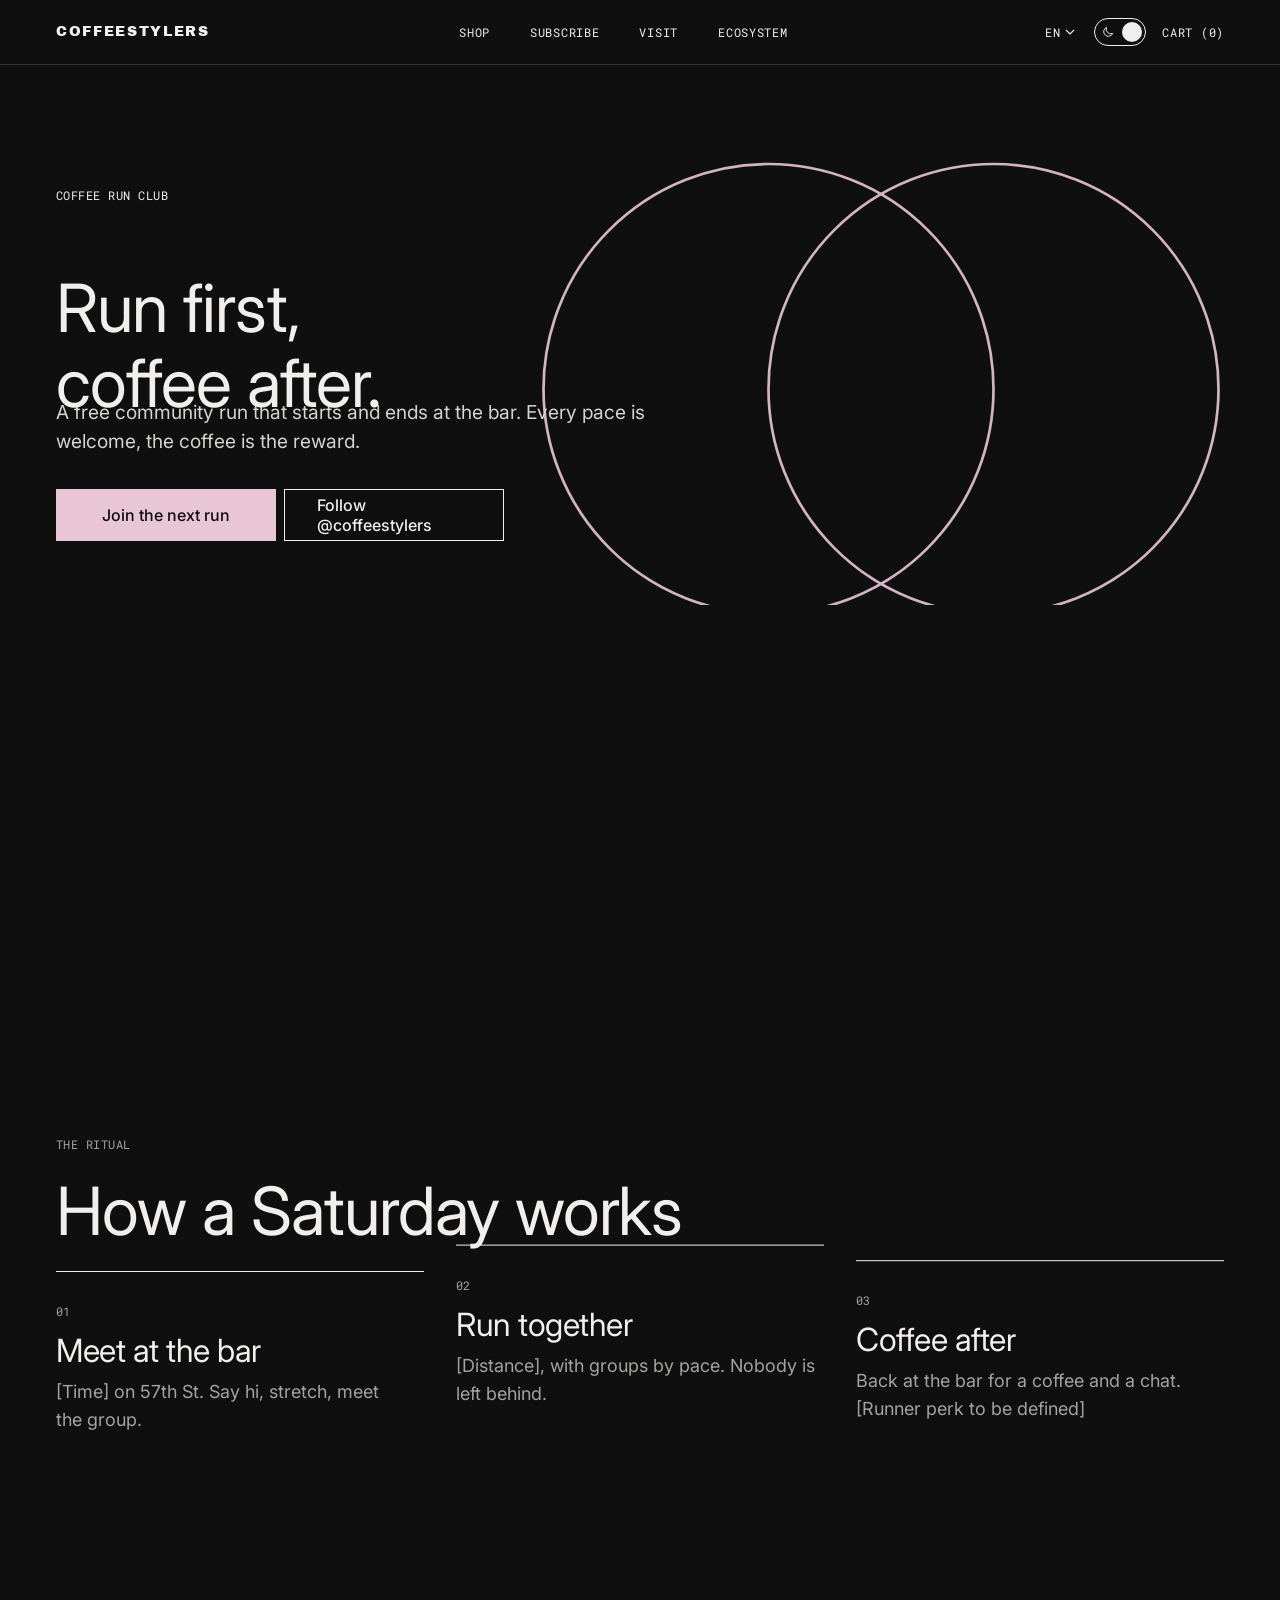
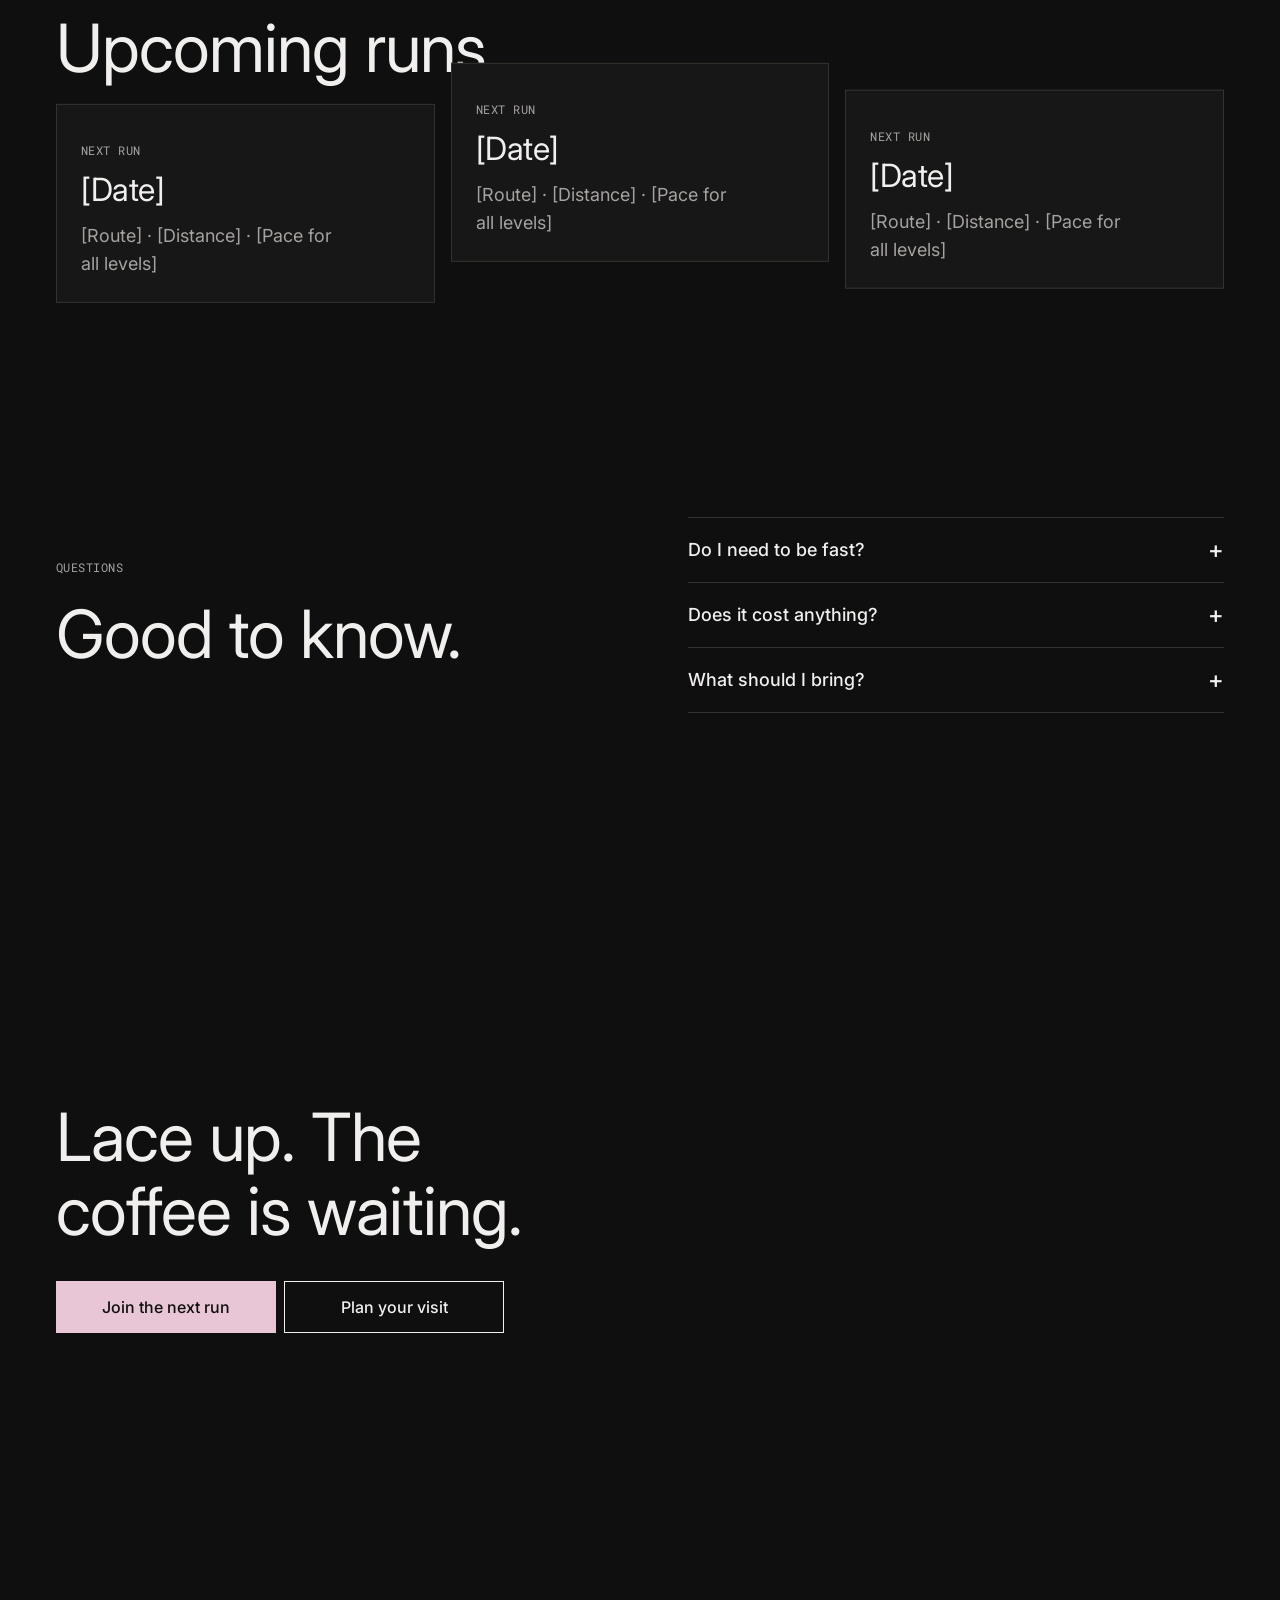
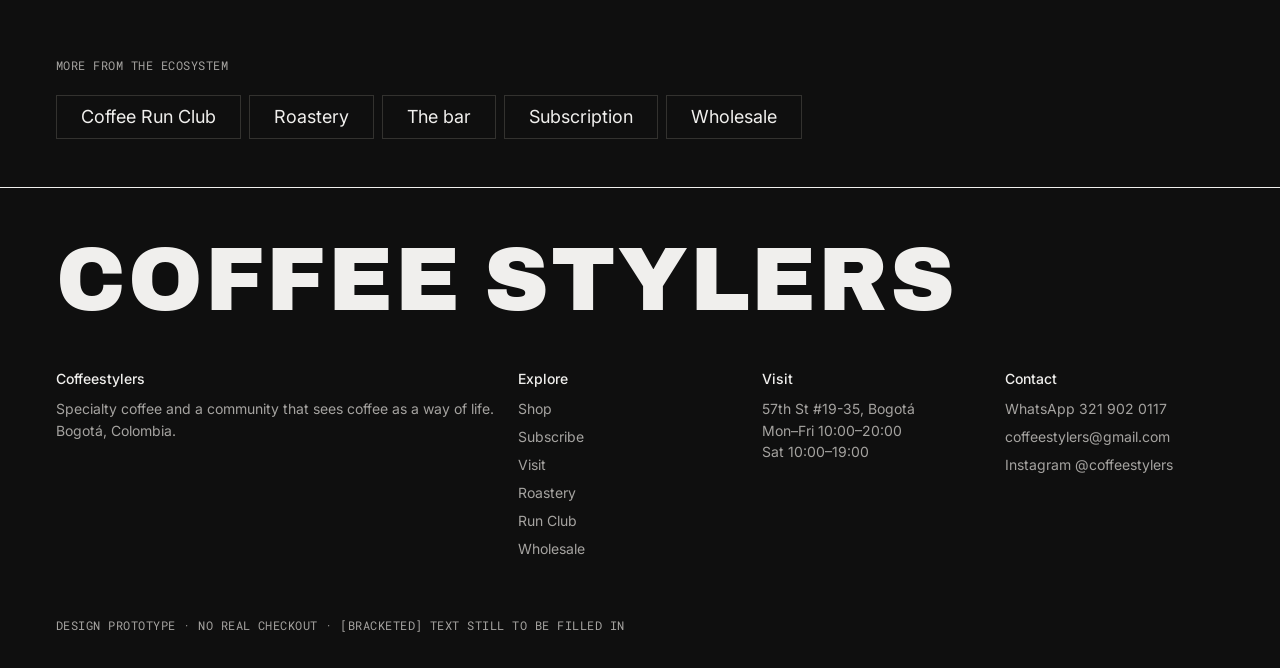
==== commit f8b22124: "Concept C: Run Club, Roastery and Wholesale pages; horizontal and layered parallax across all sectio" ====
--- a/club.html
+++ b/club.html
@@ -5,22 +5,22 @@
 <meta name="viewport" content="width=device-width, initial-scale=1">
 <title>Coffee Run Club · Coffeestylers (prototype)</title>
 <meta name="description" content="Responsive redesign prototype for Coffeestylers, a specialty coffee shop in Bogotá.">
-<script>document.documentElement.classList.add('js');try{var t=localStorage.getItem('cs-theme');if(t?t==='dark':matchMedia('(prefers-color-scheme: dark)').matches)document.documentElement.setAttribute('data-theme','dark')}catch(e){}</script>
+<script>document.documentElement.classList.add('js');try{var t=localStorage.getItem('cs-theme');if(t?t==='dark':true)document.documentElement.setAttribute('data-theme','dark')}catch(e){}</script>
 <link rel="preconnect" href="https://fonts.googleapis.com">
 <link rel="preconnect" href="https://fonts.gstatic.com" crossorigin>
 <link rel="stylesheet" href="https://fonts.googleapis.com/css2?family=Archivo+Black&family=Inter:wght@300;400;500&family=Roboto+Mono:wght@400;500&display=swap">
 <link rel="stylesheet" href="styles.css?v=1795367517">
-<link rel="stylesheet" href="concept-b.css?v=1795368521">
-<link rel="stylesheet" href="pages.css?v=1795375949">
+<link rel="stylesheet" href="concept-c.css?v=1795368571">
+<link rel="stylesheet" href="pages.css?v=1795376394">
 </head>
-<body class="pg-b">
+<body class="pg-c">
 <div class="lines" aria-hidden="true"></div>
 <header class="hdr"><div class="c hdr-in">
 <div style="display:flex;align-items:center"><a class="brand" href="index.html" aria-label="Coffeestylers, home">Coffeestylers</a></div>
 <nav class="topnav" aria-label="Main"><a href="shop.html">Shop</a><a href="subscribe.html">Subscribe</a><a href="visit.html">Visit</a><a href="index.html#ecosystem">Ecosystem</a></nav>
 <div class="acts"><div class="lang"><button class="lang-btn" type="button" aria-haspopup="listbox" aria-expanded="false" aria-label="Language"><span class="cur">EN</span><svg viewBox="0 0 24 24" aria-hidden="true"><path d="M6 9l6 6 6-6"/></svg></button><ul class="lang-menu" role="listbox" aria-label="Language" hidden><li role="presentation"><button type="button" role="option" data-l="en" lang="en" aria-selected="true">English</button></li><li role="presentation"><button type="button" role="option" data-l="es" lang="es" aria-selected="false">Español</button></li><li role="presentation"><button type="button" role="option" data-l="fr" lang="fr" aria-selected="false">Français</button></li></ul></div><button class="inv theme" type="button" role="switch" aria-checked="false" aria-label="Dark mode"><span class="trk" aria-hidden="true"><svg class="sun" viewBox="0 0 24 24"><circle cx="12" cy="12" r="4"/><path d="M12 2v2M12 20v2M2 12h2M20 12h2M5 5l1.5 1.5M17.5 17.5L19 19M5 19l1.5-1.5M17.5 6.5L19 5"/></svg><svg class="moon" viewBox="0 0 24 24"><path d="M20 14.5A8 8 0 0 1 9.5 4 8 8 0 1 0 20 14.5z"/></svg><i></i></span></button><a class="cartlink" href="#" aria-label="Cart, 0 items">Cart (0)</a><button class="ico s" aria-label="Search" type="button"><svg viewBox="0 0 24 24" aria-hidden="true"><circle cx="11" cy="11" r="7"/><path d="M20 20l-4-4"/></svg></button></div>
 </div></header>
-<main><section class="pg-hero"><svg class="deco" viewBox="0 0 400 240" aria-hidden="true" data-lift="-0.18"><circle cx="150" cy="120" r="100"/><circle cx="250" cy="120" r="100"/></svg><div class="c"><p class="mono eyebrow rv">Coffee Run Club</p><h1 class="frase big rv" data-sy="-0.14" style="--d:1">Run first, coffee after.</h1><p class="lead rv" style="--d:2">A free community run that starts and ends at the bar. Every pace is welcome, the coffee is the reward.</p><div class="btns rv" style="--d:3"><a class="btn acc" href="https://wa.me/573219020117">Join the next run</a><a class="btn sec" href="https://www.instagram.com/coffeestylers/" target="_blank" rel="noopener">Follow @coffeestylers</a></div></div></section><section class="pg-photo"><div class="par" data-par="0.08" data-zoom style="background-image:url('https://dcdn-us.mitiendanube.com/stores/007/501/629/themes/rio/2-slide-1776723098379-2462844389-c85ef9081d4256c665a43cc0b9e0ed6b1776723099-1920-1920.webp')"></div></section><section class="pg-sec"><div class="c"><p class="mono suave eyebrow rv">The ritual</p><h2 class="frase big rv" style="--d:1">How a Saturday works</h2><div class="stepsgrid"><div class="rv" data-lift="0.03" style="--d:0"><span class="mono suave">01</span><h3 class="frase sm">Meet at the bar</h3><p>[Time] on 57th St. Say hi, stretch, meet the group.</p></div><div class="rv" data-lift="0.08" style="--d:1"><span class="mono suave">02</span><h3 class="frase sm">Run together</h3><p>[Distance], with groups by pace. Nobody is left behind.</p></div><div class="rv" data-lift="0.05" style="--d:2"><span class="mono suave">03</span><h3 class="frase sm">Coffee after</h3><p>Back at the bar for a coffee and a chat. [Runner perk to be defined]</p></div></div></div></section><section class="pg-sec"><div class="c"><h2 class="frase big rv">Upcoming runs</h2><div class="runs"><div class="run rv" data-lift="0.03" style="--d:0"><p class="mono suave">Next run</p><h3 class="frase sm">[Date]</h3><p>[Route] · [Distance] · [Pace for all levels]</p></div><div class="run rv" data-lift="0.09" style="--d:1"><p class="mono suave">Next run</p><h3 class="frase sm">[Date]</h3><p>[Route] · [Distance] · [Pace for all levels]</p></div><div class="run rv" data-lift="0.05" style="--d:2"><p class="mono suave">Next run</p><h3 class="frase sm">[Date]</h3><p>[Route] · [Distance] · [Pace for all levels]</p></div></div></div></section><section class="faq"><div class="c split"><div><p class="mono suave eyebrow rv">Questions</p><h2 class="frase big rv" style="--d:1">Good to know.</h2></div><div class="rv" style="--d:1"><details><summary>Do I need to be fast?</summary><p>No. There are groups by pace, and walking is fine too.</p></details><details><summary>Does it cost anything?</summary><p>Joining is free. [Confirm with the brand]</p></details><details><summary>What should I bring?</summary><p>Comfortable shoes, water and good energy.</p></details></div></div></section><section class="pg-cta"><div class="ghostrow" aria-hidden="true"><span data-px="0.35">COFFEE · STYLERS · COFFEE · STYLERS ·</span></div><div class="c"><h2 class="frase big rv">Lace up. The coffee is waiting.</h2><div class="btns rv" style="--d:1"><a class="btn" href="https://wa.me/573219020117">Join the next run</a><a class="btn sec" href="visit.html">Plan your visit</a></div></div></section><div class="ghostrow light" aria-hidden="true"><span data-px="-0.3">Coffee Run Club · Roastery · Bar · Wholesale ·</span></div><section class="pg-more"><div class="c"><p class="mono suave eyebrow">More from the ecosystem</p><div class="mrow"><a href="club.html">Coffee Run Club</a><a href="roastery.html">Roastery</a><a href="visit.html">The bar</a><a href="subscribe.html">Subscription</a><a href="wholesale.html">Wholesale</a></div></div></section></main>
+<main><section class="pg-hero"><svg class="mono-art" viewBox="0 0 400 240" aria-hidden="true"><circle class="c1" cx="150" cy="120" r="100"/><circle class="c2" cx="250" cy="120" r="100"/></svg><div class="c"><p class="mono eyebrow rv">Coffee Run Club</p><h1 class="frase big rv" data-sy="-0.14" style="--d:1">Run first, coffee after.</h1><p class="lead rv" style="--d:2">A free community run that starts and ends at the bar. Every pace is welcome, the coffee is the reward.</p><div class="btns rv" style="--d:3"><a class="btn acc" href="https://wa.me/573219020117">Join the next run</a><a class="btn sec" href="https://www.instagram.com/coffeestylers/" target="_blank" rel="noopener">Follow @coffeestylers</a></div></div></section><section class="pg-photo"><div class="par" data-par="0.08" data-zoom style="background-image:url('https://dcdn-us.mitiendanube.com/stores/007/501/629/themes/rio/2-slide-1776723098379-2462844389-c85ef9081d4256c665a43cc0b9e0ed6b1776723099-1920-1920.webp')"></div></section><section class="pg-sec"><div class="c"><p class="mono suave eyebrow rv">The ritual</p><h2 class="frase big rv" style="--d:1">How a Saturday works</h2><div class="stepsgrid"><div class="rv" data-lift="0.03" style="--d:0"><span class="mono suave">01</span><h3 class="frase sm">Meet at the bar</h3><p>[Time] on 57th St. Say hi, stretch, meet the group.</p></div><div class="rv" data-lift="0.08" style="--d:1"><span class="mono suave">02</span><h3 class="frase sm">Run together</h3><p>[Distance], with groups by pace. Nobody is left behind.</p></div><div class="rv" data-lift="0.05" style="--d:2"><span class="mono suave">03</span><h3 class="frase sm">Coffee after</h3><p>Back at the bar for a coffee and a chat. [Runner perk to be defined]</p></div></div></div></section><section class="pg-sec"><div class="c"><h2 class="frase big rv">Upcoming runs</h2><div class="runs"><div class="run rv" data-lift="0.03" style="--d:0"><p class="mono suave">Next run</p><h3 class="frase sm">[Date]</h3><p>[Route] · [Distance] · [Pace for all levels]</p></div><div class="run rv" data-lift="0.09" style="--d:1"><p class="mono suave">Next run</p><h3 class="frase sm">[Date]</h3><p>[Route] · [Distance] · [Pace for all levels]</p></div><div class="run rv" data-lift="0.05" style="--d:2"><p class="mono suave">Next run</p><h3 class="frase sm">[Date]</h3><p>[Route] · [Distance] · [Pace for all levels]</p></div></div></div></section><section class="faq"><div class="c split"><div><p class="mono suave eyebrow rv">Questions</p><h2 class="frase big rv" style="--d:1">Good to know.</h2></div><div class="rv" style="--d:1"><details><summary>Do I need to be fast?</summary><p>No. There are groups by pace, and walking is fine too.</p></details><details><summary>Does it cost anything?</summary><p>Joining is free. [Confirm with the brand]</p></details><details><summary>What should I bring?</summary><p>Comfortable shoes, water and good energy.</p></details></div></div></section><section class="pg-cta"><div class="ghostrow" aria-hidden="true"><span data-px="0.35">COFFEE · STYLERS · COFFEE · STYLERS ·</span></div><div class="c"><h2 class="frase big rv">Lace up. The coffee is waiting.</h2><div class="btns rv" style="--d:1"><a class="btn" href="https://wa.me/573219020117">Join the next run</a><a class="btn sec" href="visit.html">Plan your visit</a></div></div></section><div class="ghostrow light" aria-hidden="true"><span data-px="-0.3">Coffee Run Club · Roastery · Bar · Wholesale ·</span></div><section class="pg-more"><div class="c"><p class="mono suave eyebrow">More from the ecosystem</p><div class="mrow"><a href="club.html">Coffee Run Club</a><a href="roastery.html">Roastery</a><a href="visit.html">The bar</a><a href="subscribe.html">Subscription</a><a href="wholesale.html">Wholesale</a></div></div></section></main>
 <footer class="pie"><div class="c">
 <div class="gran" aria-hidden="true"><span class="ln"><span>Coffee</span></span><span class="ln"><span>Stylers</span></span></div>
 <div class="cols">
@@ -34,5 +34,6 @@
 <nav class="nav" aria-label="Main"><div class="c"><a href="shop.html"><svg viewBox="0 0 24 24" aria-hidden="true"><path d="M5 8h12v6a5 5 0 0 1-5 5h-2a5 5 0 0 1-5-5z"/><path d="M17 10h1.5a2.5 2.5 0 0 1 0 5H17"/></svg>Shop</a><a href="subscribe.html"><svg viewBox="0 0 24 24" aria-hidden="true"><path d="M4 12a8 8 0 0 1 14-5.3M20 12a8 8 0 0 1-14 5.3"/><path d="M18 3v4h-4M6 21v-4h4"/></svg>Subscribe</a><a href="visit.html"><svg viewBox="0 0 24 24" aria-hidden="true"><path d="M12 21s-7-6.2-7-11a7 7 0 0 1 14 0c0 4.8-7 11-7 11z"/><circle cx="12" cy="10" r="2.5"/></svg>Visit</a><a href="#" aria-label="Cart, 0 items"><svg viewBox="0 0 24 24" aria-hidden="true"><path d="M6 7h12l-1 13H7z"/><path d="M9 7a3 3 0 0 1 6 0"/></svg>Cart</a></div></nav>
 <script src="i18n.js?v=1795367517"></script>
 <script src="app.js?v=1795367517"></script>
+<script src="pages.js?v=1795368571"></script>
 </body>
 </html>
--- a/concept-c.css
+++ b/concept-c.css
@@ -0,0 +1,93 @@
+/* Concept C: Journey. Dark and immersive, a day told in four stops, ecosystem as concentric circles. */
+.jh{position:relative;overflow:hidden;min-height:calc(100svh - var(--hdr));display:flex;align-items:flex-end;padding:64px 0 48px}
+.jh .big{max-width:14ch;margin:0 0 32px}
+.mono-art{position:absolute;right:-4%;top:10%;width:min(90vw,900px);opacity:.9}
+.mono-art circle{fill:none;stroke:var(--rosa);stroke-width:1.2;stroke-dasharray:640;stroke-dashoffset:640;animation:draw 2.4s var(--m-ease) .2s forwards}
+.mono-art .c2{animation-delay:.6s}
+@keyframes draw{to{stroke-dashoffset:0}}
+.jh .c{position:relative;z-index:1}
+.jh .btns{max-width:460px}
+.day{position:relative;height:420vh;padding:0;background:var(--ink0);color:var(--paper0)}
+.day-in{position:sticky;top:0;height:100svh;display:flex;flex-direction:column;justify-content:center;gap:24px;overflow:hidden;padding:calc(var(--hdr) + 8px) 0 88px}
+.day-top{display:flex;justify-content:space-between;color:var(--rosa)}
+.clock{font-size:20px}
+.track{display:flex;width:400vw;flex:1;min-height:0;will-change:transform}
+.stop{width:100vw;flex:none;padding:0 var(--g);display:grid;gap:16px;align-content:center;grid-template-rows:minmax(0,1fr) auto}
+.sph{background:#3B3532 center/cover;min-height:0}
+.stx{display:grid;gap:12px;max-width:560px}
+.stx .mono{color:var(--rosa);margin:0}.stx .mid{margin:0}.stx p:not(.mono){margin:0;color:#D6D4D1}
+.stx .btn{width:auto;justify-self:start;padding:0 32px}
+@media(min-width:900px){.stop{grid-template-columns:7fr 5fr;gap:64px;padding:0 var(--g);grid-template-rows:none;align-items:stretch}.stx{align-content:end}}
+.prog{height:1px;background:#3B3532;position:relative}.prog i{position:absolute;left:0;top:-1px;height:3px;width:0;background:var(--rosa)}
+.orbit .split,.faq .split{display:grid;gap:48px}
+@media(min-width:900px){.orbit .split,.faq .split{grid-template-columns:6fr 6fr;gap:96px;align-items:center}}
+.orbit .big{max-width:12ch;margin-bottom:24px}
+.elist{list-style:none;margin:32px 0 0;padding:0}
+.ei a{display:grid;grid-template-columns:48px 1fr;gap:4px 16px;padding:24px 0;border-top:1px solid var(--linea);text-decoration:none}
+.ei:last-child a{border-bottom:1px solid var(--linea)}
+.ei .mono{grid-row:span 3}.ei span:not(.mono):not(.tlink){color:var(--suave)}
+.ei.on a,.ei a:hover{background:var(--rosa);color:var(--ink0);padding-left:16px;padding-right:16px}
+.ei.on span:not(.mono),.ei a:hover span:not(.mono){color:#3B3532}
+.diagram svg{width:100%;height:auto;max-width:520px;margin:0 auto;display:block;overflow:visible}
+.diagram line,.diagram .ring{stroke:var(--linea);fill:none;stroke-width:1}
+.diagram .core{fill:var(--rosa);stroke:none}
+.diagram text{font:12px var(--mono);fill:var(--tinta);text-transform:uppercase;letter-spacing:.04em}
+.diagram .t0{fill:#0F0F0F}
+.diagram .node circle{fill:var(--papel);stroke:var(--tinta);stroke-width:1.5;transition:fill var(--m-base) var(--m-ease),transform var(--m-base) var(--m-ease);transform-box:fill-box;transform-origin:center}
+.diagram .node.on circle{fill:var(--rosa);transform:scale(1.18)}
+.diagram .node.on text{fill:#0F0F0F}
+.segs .c{border-top:1px solid var(--tinta)}
+.seg{display:flex;flex-direction:column;gap:8px;padding:32px 0;border-bottom:1px solid var(--linea);text-decoration:none;transition:padding var(--m-base) var(--m-ease),background var(--m-base) var(--m-ease)}
+@media(min-width:900px){.seg{flex-direction:row;align-items:center;justify-content:space-between}}
+.seg:hover{background:var(--rosa);color:var(--ink0);padding-left:24px;padding-right:24px}
+.seg .mono{white-space:nowrap}
+.nums{background:var(--rosa);color:var(--ink0)}
+.ngrid{display:grid;grid-template-columns:repeat(2,1fr);gap:32px}
+@media(min-width:900px){.ngrid{grid-template-columns:repeat(4,1fr)}}
+.ngrid b{display:block;font:500 clamp(56px,9vw,128px)/1 var(--sans);letter-spacing:-.04em}
+.tabs{display:flex;gap:8px;margin:32px 0 24px;flex-wrap:wrap}
+.tabs button{min-height:44px;padding:0 24px;border:1px solid var(--linea);background:transparent;color:var(--tinta);font:var(--t-meta) var(--mono);letter-spacing:.04em;text-transform:uppercase;cursor:pointer}
+.tabs button[aria-selected=true]{background:var(--tinta);color:var(--papel);border-color:var(--tinta)}
+.bpanel{display:grid;gap:0}
+.bpanel .row{display:grid;grid-template-columns:48px 1fr auto;gap:16px;padding:20px 0;border-top:1px solid var(--linea);align-items:baseline}
+.bpanel .row:last-child{border-bottom:1px solid var(--linea)}
+.bpanel .row b{font-weight:500}
+.whole{background:var(--ink0);color:var(--paper0)}
+.whole p{color:#D6D4D1}
+details{border-top:1px solid var(--linea)}details:last-child{border-bottom:1px solid var(--linea)}
+summary{min-height:64px;display:flex;align-items:center;justify-content:space-between;gap:16px;cursor:pointer;font:500 18px var(--sans);list-style:none}
+summary::-webkit-details-marker{display:none}
+summary::after{content:"+";font-size:24px;transition:transform var(--m-base) var(--m-ease)}
+details[open] summary::after{transform:rotate(45deg)}
+details p{margin:0 0 24px;color:var(--suave);max-width:60ch}
+@media(max-width:899px),(prefers-reduced-motion:reduce){
+  .day{height:auto;padding:64px 0}.day-in{position:static;height:auto;display:block;padding:0;overflow:visible}
+  .track{display:block;width:auto}.stop{width:auto;padding:0 var(--g);margin-bottom:48px;display:grid}.sph{min-height:260px}
+  .prog,.clock{display:none}
+}
+
+/* ---- parallax layers ---- */
+.ghostrow{overflow:hidden;white-space:nowrap;pointer-events:none;user-select:none;line-height:1;padding:8px 0}
+.ghostrow span{display:inline-block;font:900 clamp(72px,14vw,220px)/1 var(--logo,'Archivo Black',sans-serif);letter-spacing:-.02em;color:transparent;-webkit-text-stroke:1px currentColor;opacity:.28;will-change:transform}
+.ghostrow.light{color:var(--tinta)}
+.deco{position:absolute;right:-6%;top:8%;width:min(80vw,760px);pointer-events:none;opacity:.5;z-index:0}
+.deco circle{fill:none;stroke:currentColor;stroke-width:1.2}
+.pg-hero,.endcta{position:relative;overflow:hidden}
+.pg-cta{position:relative;overflow:hidden}
+.pg-cta .ghostrow,.endcta .ghostrow,.whole .ghostrow{color:var(--rosa)}
+.pg-cta .c,.endcta .c{position:relative;z-index:1}
+@media(prefers-reduced-motion:reduce){.ghostrow span{transform:none!important}}
+.sph{position:relative;overflow:hidden}
+.sph i{position:absolute;top:0;bottom:0;left:-12%;right:-12%;background-size:cover;background-position:center;will-change:transform}
+.stop{position:relative}
+.stop .ghost{position:absolute;left:var(--g);bottom:-8%;font:900 clamp(160px,30vw,460px)/.8 var(--logo,'Archivo Black',sans-serif);color:transparent;-webkit-text-stroke:1px #3B3532;pointer-events:none;will-change:transform;z-index:0}
+.stop>*:not(.ghost){position:relative;z-index:1}
+.diagram .ring.dash{stroke-dasharray:2 10;transform-box:fill-box;transform-origin:center}
+.bandC{position:relative;overflow:hidden;min-height:clamp(420px,80svh,760px);display:flex;align-items:flex-end;padding:48px 0;color:#fff;background:var(--ink0)}
+.bandC .par{position:absolute;left:0;right:0;top:-14%;bottom:-14%;background-size:cover;background-position:center}
+.bandC::after{content:"";position:absolute;inset:0;background:linear-gradient(to top,rgba(15,15,15,.82),rgba(15,15,15,.1) 75%)}
+.bandC .c{position:relative;z-index:1}.bandC .big{max-width:14ch}
+.nums,.whole{position:relative;overflow:hidden}
+.nums .ghostrow.dark{color:#0F0F0F}
+.whole .ghostrow{margin-bottom:16px}
+@media(max-width:899px){.stop .ghost{display:none}}
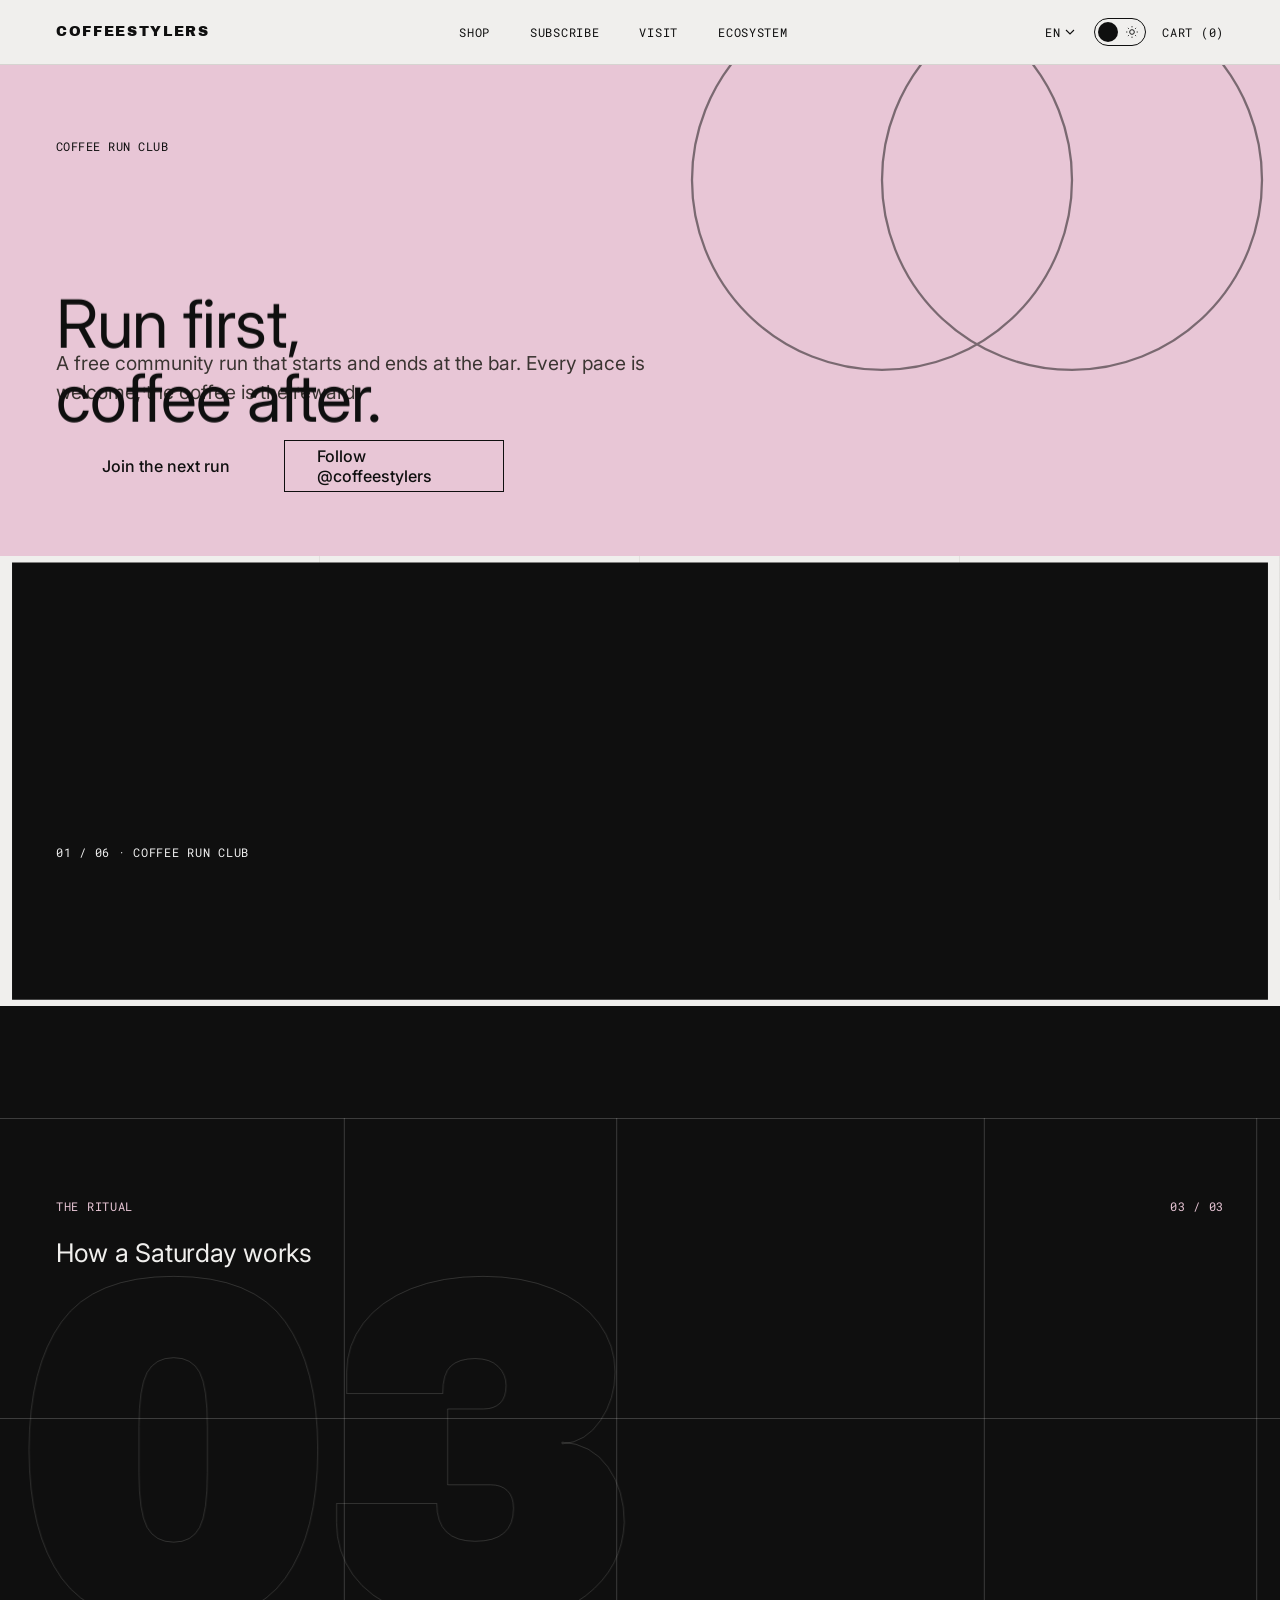
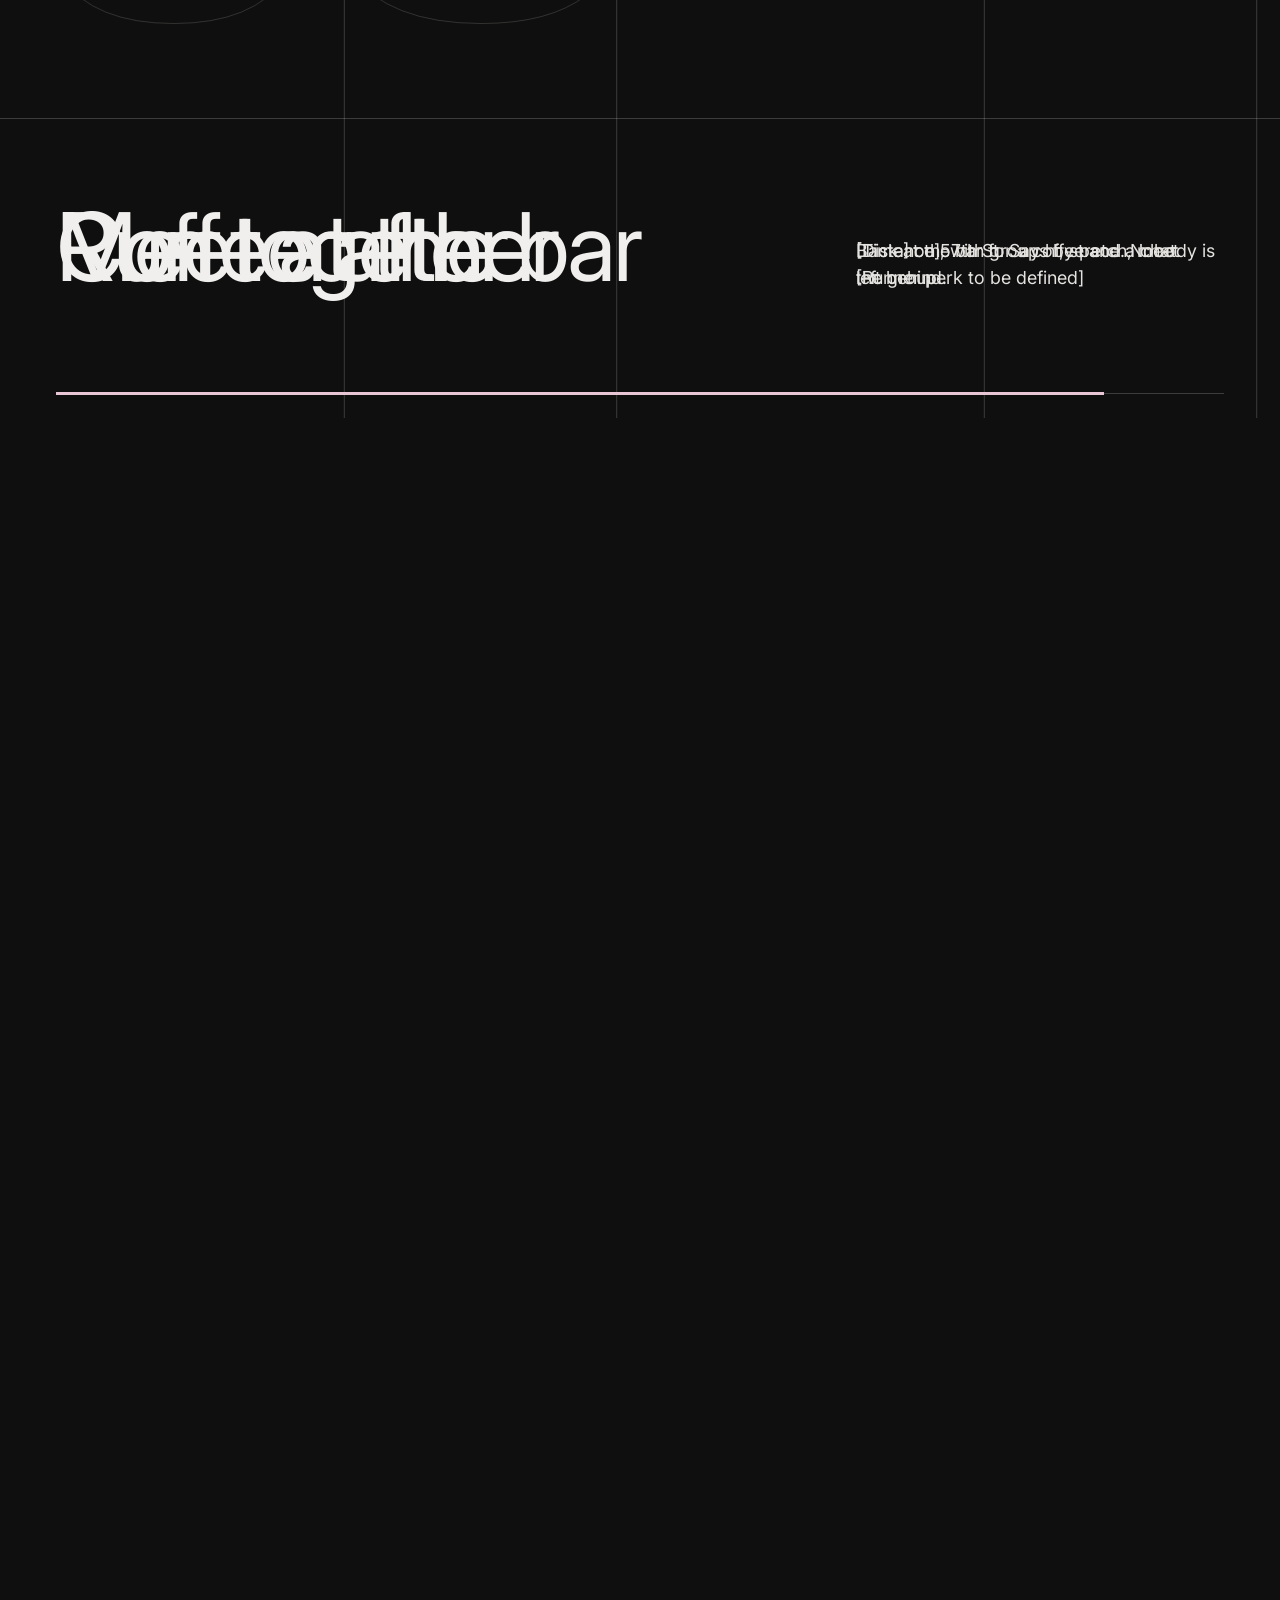
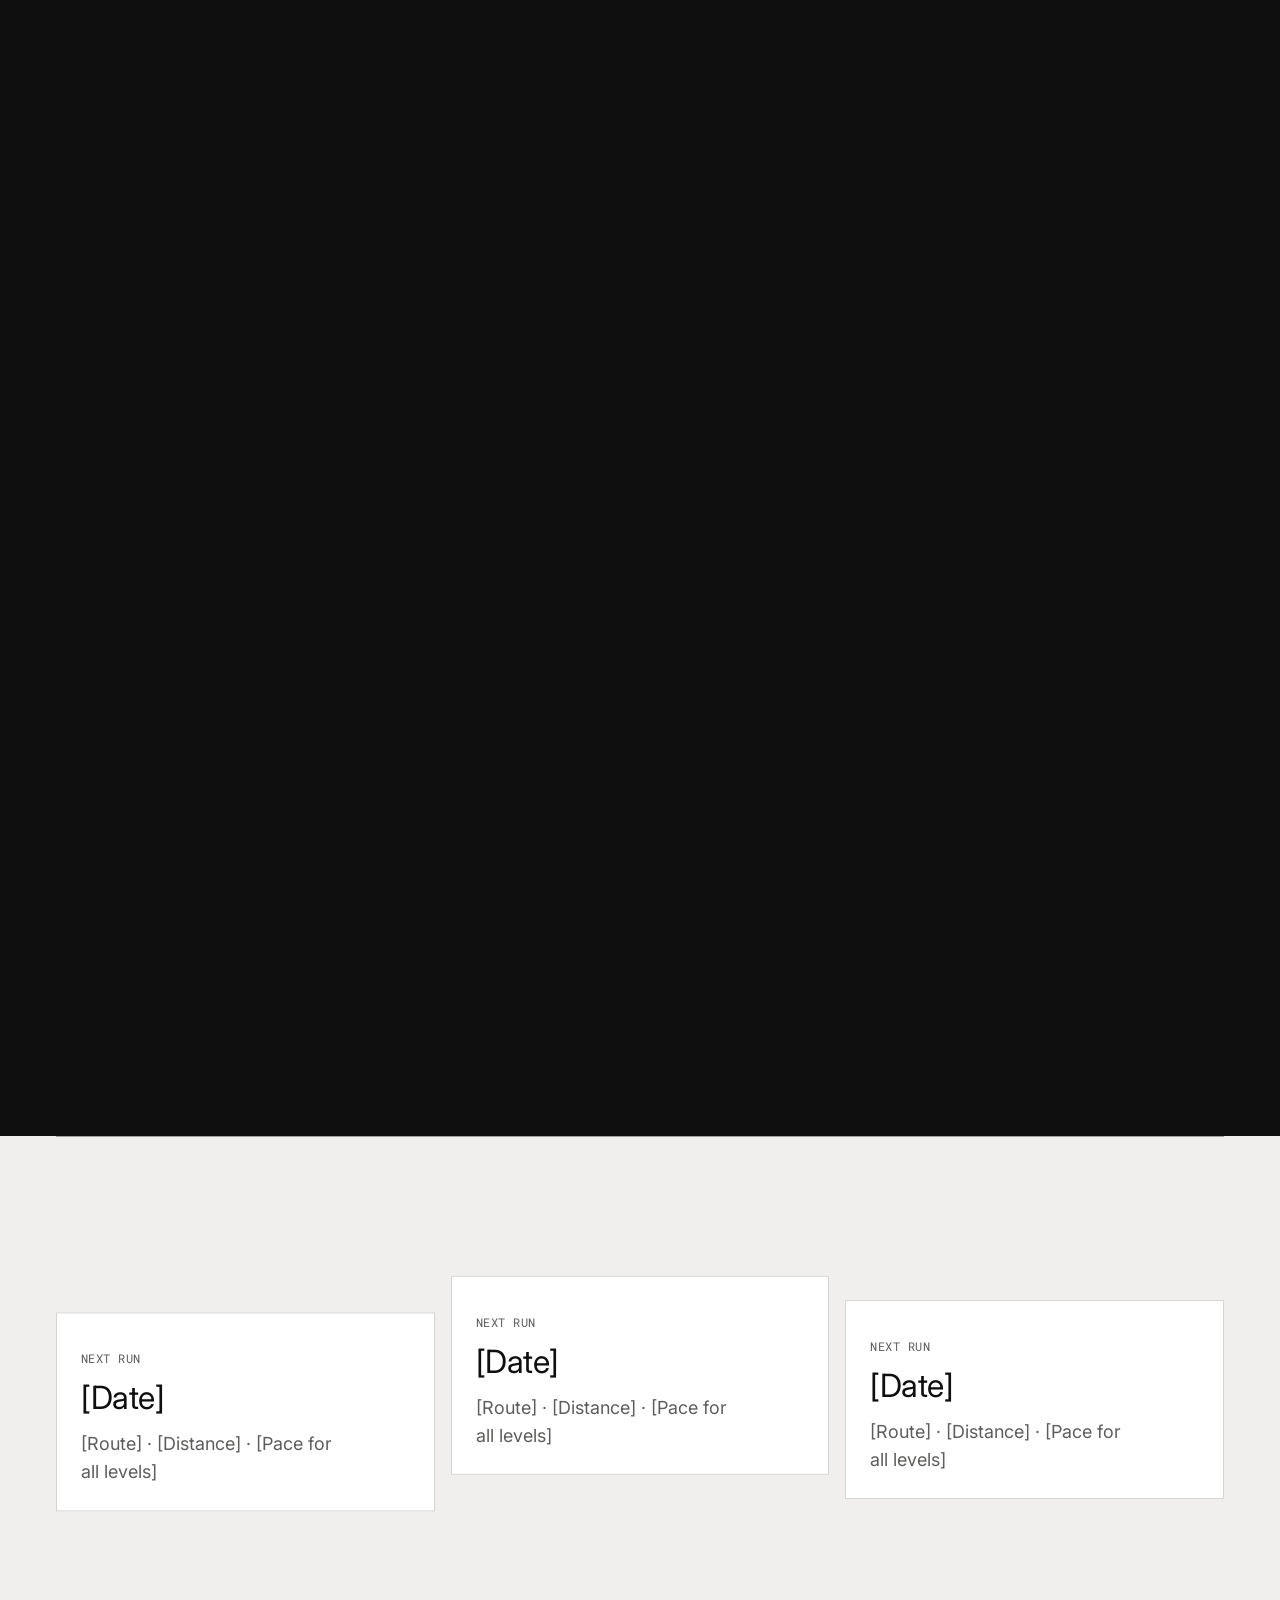
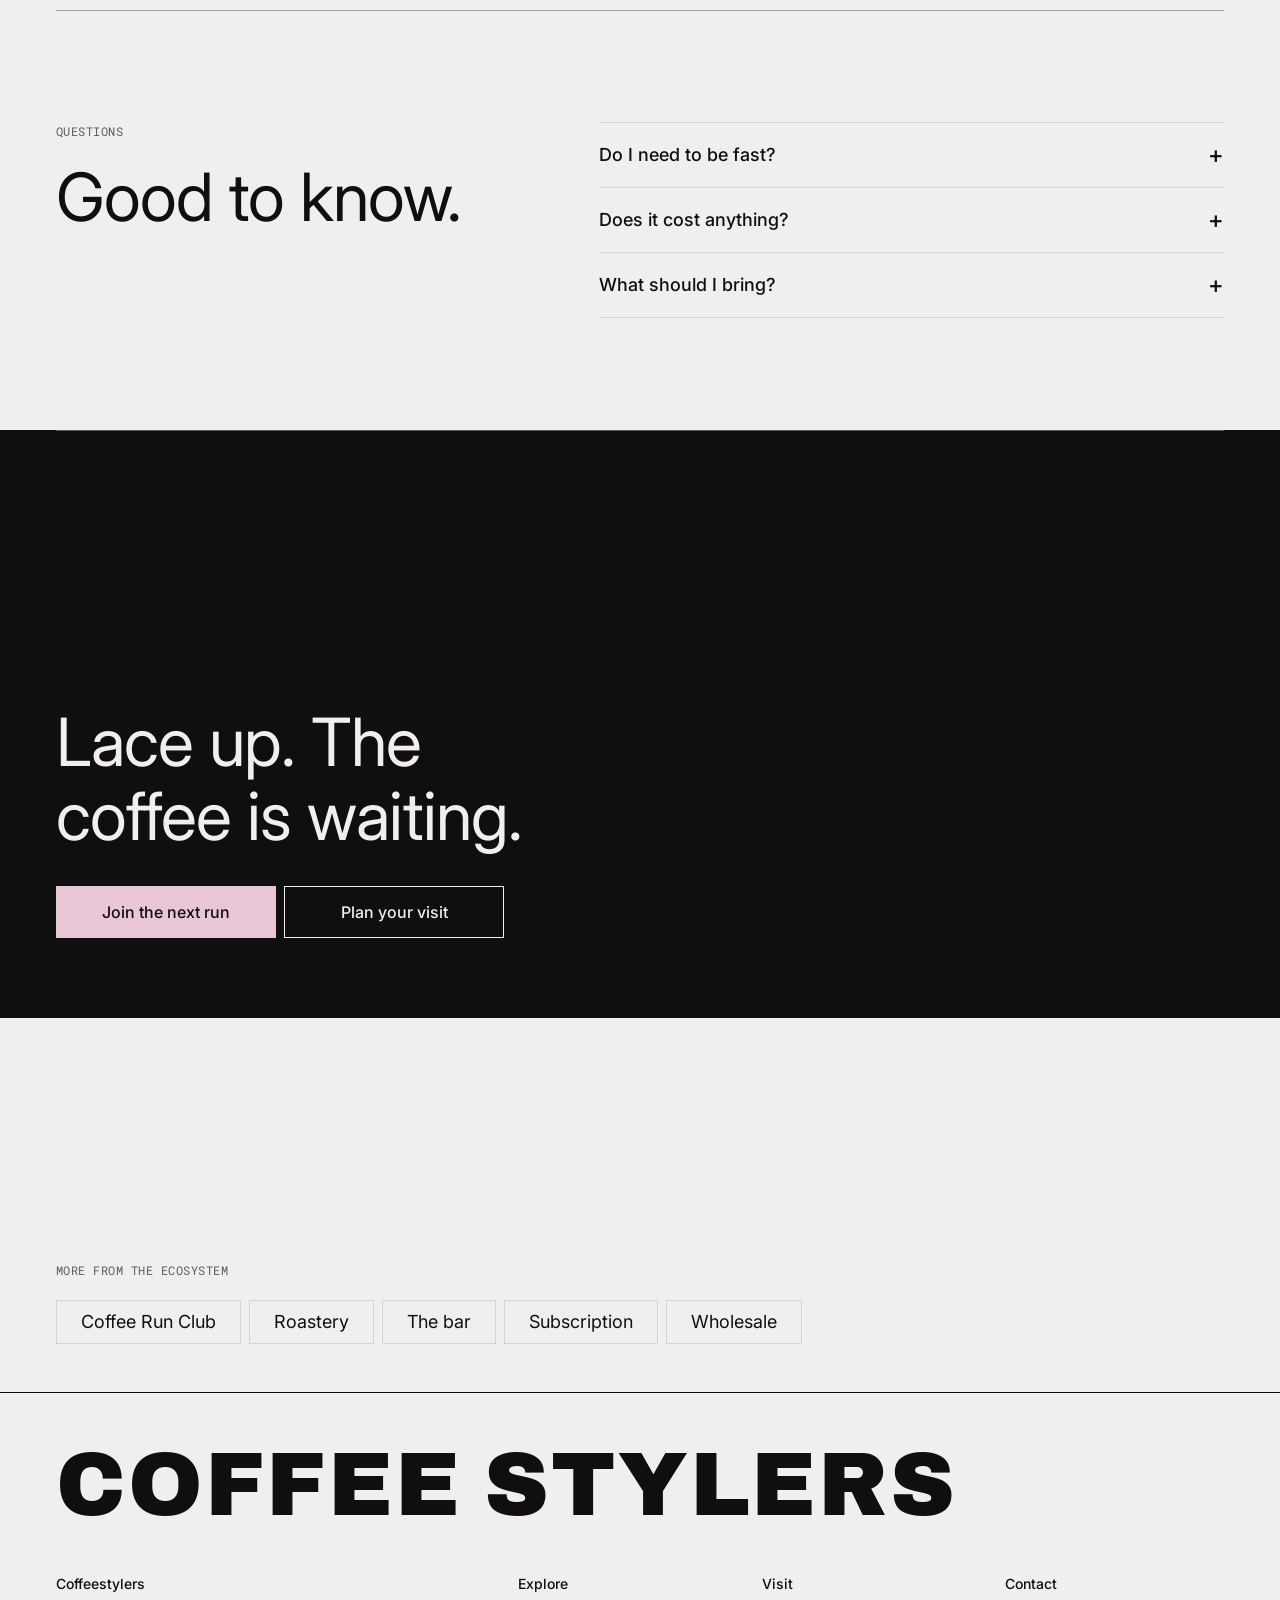
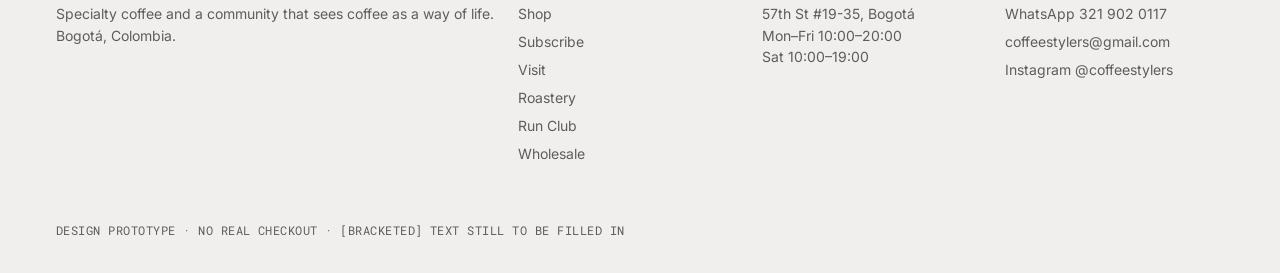
==== commit a182155a: "Concept B: site-wide scroll system (pinned scenes, word reveals, opening bands, drawn hairlines, cha" ====
--- a/club.html
+++ b/club.html
@@ -5,22 +5,24 @@
 <meta name="viewport" content="width=device-width, initial-scale=1">
 <title>Coffee Run Club · Coffeestylers (prototype)</title>
 <meta name="description" content="Responsive redesign prototype for Coffeestylers, a specialty coffee shop in Bogotá.">
-<script>document.documentElement.classList.add('js');try{var t=localStorage.getItem('cs-theme');if(t?t==='dark':true)document.documentElement.setAttribute('data-theme','dark')}catch(e){}</script>
+<script>document.documentElement.classList.add('js');try{var t=localStorage.getItem('cs-theme');if(t?t==='dark':matchMedia('(prefers-color-scheme: dark)').matches)document.documentElement.setAttribute('data-theme','dark')}catch(e){}</script>
 <link rel="preconnect" href="https://fonts.googleapis.com">
 <link rel="preconnect" href="https://fonts.gstatic.com" crossorigin>
 <link rel="stylesheet" href="https://fonts.googleapis.com/css2?family=Archivo+Black&family=Inter:wght@300;400;500&family=Roboto+Mono:wght@400;500&display=swap">
 <link rel="stylesheet" href="styles.css?v=1795367517">
-<link rel="stylesheet" href="concept-c.css?v=1795368571">
-<link rel="stylesheet" href="pages.css?v=1795376394">
+<link rel="stylesheet" href="concept-b.css?v=1795368521">
+<link rel="stylesheet" href="pages.css?v=1795375949">
+<link rel="stylesheet" href="tunnel.css?v=1795380183">
+<link rel="stylesheet" href="scenes.css?v=1795380183">
 </head>
-<body class="pg-c">
+<body class="pg-b">
 <div class="lines" aria-hidden="true"></div>
 <header class="hdr"><div class="c hdr-in">
 <div style="display:flex;align-items:center"><a class="brand" href="index.html" aria-label="Coffeestylers, home">Coffeestylers</a></div>
 <nav class="topnav" aria-label="Main"><a href="shop.html">Shop</a><a href="subscribe.html">Subscribe</a><a href="visit.html">Visit</a><a href="index.html#ecosystem">Ecosystem</a></nav>
 <div class="acts"><div class="lang"><button class="lang-btn" type="button" aria-haspopup="listbox" aria-expanded="false" aria-label="Language"><span class="cur">EN</span><svg viewBox="0 0 24 24" aria-hidden="true"><path d="M6 9l6 6 6-6"/></svg></button><ul class="lang-menu" role="listbox" aria-label="Language" hidden><li role="presentation"><button type="button" role="option" data-l="en" lang="en" aria-selected="true">English</button></li><li role="presentation"><button type="button" role="option" data-l="es" lang="es" aria-selected="false">Español</button></li><li role="presentation"><button type="button" role="option" data-l="fr" lang="fr" aria-selected="false">Français</button></li></ul></div><button class="inv theme" type="button" role="switch" aria-checked="false" aria-label="Dark mode"><span class="trk" aria-hidden="true"><svg class="sun" viewBox="0 0 24 24"><circle cx="12" cy="12" r="4"/><path d="M12 2v2M12 20v2M2 12h2M20 12h2M5 5l1.5 1.5M17.5 17.5L19 19M5 19l1.5-1.5M17.5 6.5L19 5"/></svg><svg class="moon" viewBox="0 0 24 24"><path d="M20 14.5A8 8 0 0 1 9.5 4 8 8 0 1 0 20 14.5z"/></svg><i></i></span></button><a class="cartlink" href="#" aria-label="Cart, 0 items">Cart (0)</a><button class="ico s" aria-label="Search" type="button"><svg viewBox="0 0 24 24" aria-hidden="true"><circle cx="11" cy="11" r="7"/><path d="M20 20l-4-4"/></svg></button></div>
 </div></header>
-<main><section class="pg-hero"><svg class="mono-art" viewBox="0 0 400 240" aria-hidden="true"><circle class="c1" cx="150" cy="120" r="100"/><circle class="c2" cx="250" cy="120" r="100"/></svg><div class="c"><p class="mono eyebrow rv">Coffee Run Club</p><h1 class="frase big rv" data-sy="-0.14" style="--d:1">Run first, coffee after.</h1><p class="lead rv" style="--d:2">A free community run that starts and ends at the bar. Every pace is welcome, the coffee is the reward.</p><div class="btns rv" style="--d:3"><a class="btn acc" href="https://wa.me/573219020117">Join the next run</a><a class="btn sec" href="https://www.instagram.com/coffeestylers/" target="_blank" rel="noopener">Follow @coffeestylers</a></div></div></section><section class="pg-photo"><div class="par" data-par="0.08" data-zoom style="background-image:url('https://dcdn-us.mitiendanube.com/stores/007/501/629/themes/rio/2-slide-1776723098379-2462844389-c85ef9081d4256c665a43cc0b9e0ed6b1776723099-1920-1920.webp')"></div></section><section class="pg-sec"><div class="c"><p class="mono suave eyebrow rv">The ritual</p><h2 class="frase big rv" style="--d:1">How a Saturday works</h2><div class="stepsgrid"><div class="rv" data-lift="0.03" style="--d:0"><span class="mono suave">01</span><h3 class="frase sm">Meet at the bar</h3><p>[Time] on 57th St. Say hi, stretch, meet the group.</p></div><div class="rv" data-lift="0.08" style="--d:1"><span class="mono suave">02</span><h3 class="frase sm">Run together</h3><p>[Distance], with groups by pace. Nobody is left behind.</p></div><div class="rv" data-lift="0.05" style="--d:2"><span class="mono suave">03</span><h3 class="frase sm">Coffee after</h3><p>Back at the bar for a coffee and a chat. [Runner perk to be defined]</p></div></div></div></section><section class="pg-sec"><div class="c"><h2 class="frase big rv">Upcoming runs</h2><div class="runs"><div class="run rv" data-lift="0.03" style="--d:0"><p class="mono suave">Next run</p><h3 class="frase sm">[Date]</h3><p>[Route] · [Distance] · [Pace for all levels]</p></div><div class="run rv" data-lift="0.09" style="--d:1"><p class="mono suave">Next run</p><h3 class="frase sm">[Date]</h3><p>[Route] · [Distance] · [Pace for all levels]</p></div><div class="run rv" data-lift="0.05" style="--d:2"><p class="mono suave">Next run</p><h3 class="frase sm">[Date]</h3><p>[Route] · [Distance] · [Pace for all levels]</p></div></div></div></section><section class="faq"><div class="c split"><div><p class="mono suave eyebrow rv">Questions</p><h2 class="frase big rv" style="--d:1">Good to know.</h2></div><div class="rv" style="--d:1"><details><summary>Do I need to be fast?</summary><p>No. There are groups by pace, and walking is fine too.</p></details><details><summary>Does it cost anything?</summary><p>Joining is free. [Confirm with the brand]</p></details><details><summary>What should I bring?</summary><p>Comfortable shoes, water and good energy.</p></details></div></div></section><section class="pg-cta"><div class="ghostrow" aria-hidden="true"><span data-px="0.35">COFFEE · STYLERS · COFFEE · STYLERS ·</span></div><div class="c"><h2 class="frase big rv">Lace up. The coffee is waiting.</h2><div class="btns rv" style="--d:1"><a class="btn" href="https://wa.me/573219020117">Join the next run</a><a class="btn sec" href="visit.html">Plan your visit</a></div></div></section><div class="ghostrow light" aria-hidden="true"><span data-px="-0.3">Coffee Run Club · Roastery · Bar · Wholesale ·</span></div><section class="pg-more"><div class="c"><p class="mono suave eyebrow">More from the ecosystem</p><div class="mrow"><a href="club.html">Coffee Run Club</a><a href="roastery.html">Roastery</a><a href="visit.html">The bar</a><a href="subscribe.html">Subscription</a><a href="wholesale.html">Wholesale</a></div></div></section></main>
+<main><section class="pg-hero"><svg class="deco" viewBox="0 0 400 240" aria-hidden="true" data-lift="-0.18"><circle cx="150" cy="120" r="100"/><circle cx="250" cy="120" r="100"/></svg><div class="c"><p class="mono eyebrow rv">Coffee Run Club</p><h1 class="frase big" data-sw="" data-sw-en="Run first, coffee after." data-sy="-0.14" style="--d:1">Run first, coffee after.</h1><p class="lead rv" style="--d:2">A free community run that starts and ends at the bar. Every pace is welcome, the coffee is the reward.</p><div class="btns rv" style="--d:3"><a class="btn acc" href="https://wa.me/573219020117">Join the next run</a><a class="btn sec" href="https://www.instagram.com/coffeestylers/" target="_blank" rel="noopener">Follow @coffeestylers</a></div></div></section><section class="pg-photo"><div class="par" data-par="0.08" data-zoom style="background-image:url('https://dcdn-us.mitiendanube.com/stores/007/501/629/themes/rio/2-slide-1776723098379-2462844389-c85ef9081d4256c665a43cc0b9e0ed6b1776723099-1920-1920.webp')"></div></section><section class="scene" aria-label="The ritual" style="--n:3"><div class="tn-stage"><div class="tn-grid" aria-hidden="true"><i class="tn-vl" style="left:0%"></i><i class="tn-vl" style="left:25%"></i><i class="tn-vl" style="left:50%"></i><i class="tn-vl" style="left:75%"></i><i class="tn-vl" style="left:100%"></i><i class="tn-hl" style="top:0%"></i><i class="tn-hl" style="top:33.3%"></i><i class="tn-hl" style="top:66.6%"></i><i class="tn-hl" style="top:100%"></i></div><div class="sc-ghost" aria-hidden="true">01</div><div class="tn-hud"><span class="sc-eyebrow" data-en="The ritual">The ritual</span><span class="sc-count">01 / 03</span></div><h2 class="sc-h" data-en="How a Saturday works">How a Saturday works</h2><div class="tn-blocks"><div class="tn-block"><h3 class="tn-title" data-en="Meet at the bar">Meet at the bar</h3><div class="sc-side"><p class="tn-desc" data-en="[Time] on 57th St. Say hi, stretch, meet the group.">[Time] on 57th St. Say hi, stretch, meet the group.</p></div></div><div class="tn-block"><h3 class="tn-title" data-en="Run together">Run together</h3><div class="sc-side"><p class="tn-desc" data-en="[Distance], with groups by pace. Nobody is left behind.">[Distance], with groups by pace. Nobody is left behind.</p></div></div><div class="tn-block"><h3 class="tn-title" data-en="Coffee after">Coffee after</h3><div class="sc-side"><p class="tn-desc" data-en="Back at the bar for a coffee and a chat. [Runner perk to be defined]">Back at the bar for a coffee and a chat. [Runner perk to be defined]</p></div></div></div><div class="tn-bar" aria-hidden="true"><i></i></div></div></section><section class="pg-sec"><div class="c"><h2 class="frase big" data-sw="" data-sw-en="Upcoming runs">Upcoming runs</h2><div class="runs"><div class="run rv" data-lift="0.03" style="--d:0"><p class="mono suave">Next run</p><h3 class="frase sm">[Date]</h3><p>[Route] · [Distance] · [Pace for all levels]</p></div><div class="run rv" data-lift="0.09" style="--d:1"><p class="mono suave">Next run</p><h3 class="frase sm">[Date]</h3><p>[Route] · [Distance] · [Pace for all levels]</p></div><div class="run rv" data-lift="0.05" style="--d:2"><p class="mono suave">Next run</p><h3 class="frase sm">[Date]</h3><p>[Route] · [Distance] · [Pace for all levels]</p></div></div></div></section><section class="faq"><div class="c split"><div><p class="mono suave eyebrow rv">Questions</p><h2 class="frase big" data-sw="" data-sw-en="Good to know." style="--d:1">Good to know.</h2></div><div class="rv" style="--d:1"><details><summary>Do I need to be fast?</summary><p>No. There are groups by pace, and walking is fine too.</p></details><details><summary>Does it cost anything?</summary><p>Joining is free. [Confirm with the brand]</p></details><details><summary>What should I bring?</summary><p>Comfortable shoes, water and good energy.</p></details></div></div></section><section class="pg-cta"><div class="ghostrow" aria-hidden="true"><span data-px="0.35">COFFEE · STYLERS · COFFEE · STYLERS ·</span></div><div class="c"><h2 class="frase big" data-sw="" data-sw-en="Lace up. The coffee is waiting.">Lace up. The coffee is waiting.</h2><div class="btns rv" style="--d:1"><a class="btn" href="https://wa.me/573219020117">Join the next run</a><a class="btn sec" href="visit.html">Plan your visit</a></div></div></section><div class="ghostrow light" aria-hidden="true"><span data-px="-0.3">Coffee Run Club · Roastery · Bar · Wholesale ·</span></div><section class="pg-more"><div class="c"><p class="mono suave eyebrow">More from the ecosystem</p><div class="mrow"><a href="club.html">Coffee Run Club</a><a href="roastery.html">Roastery</a><a href="visit.html">The bar</a><a href="subscribe.html">Subscription</a><a href="wholesale.html">Wholesale</a></div></div></section></main>
 <footer class="pie"><div class="c">
 <div class="gran" aria-hidden="true"><span class="ln"><span>Coffee</span></span><span class="ln"><span>Stylers</span></span></div>
 <div class="cols">
@@ -34,6 +36,6 @@
 <nav class="nav" aria-label="Main"><div class="c"><a href="shop.html"><svg viewBox="0 0 24 24" aria-hidden="true"><path d="M5 8h12v6a5 5 0 0 1-5 5h-2a5 5 0 0 1-5-5z"/><path d="M17 10h1.5a2.5 2.5 0 0 1 0 5H17"/></svg>Shop</a><a href="subscribe.html"><svg viewBox="0 0 24 24" aria-hidden="true"><path d="M4 12a8 8 0 0 1 14-5.3M20 12a8 8 0 0 1-14 5.3"/><path d="M18 3v4h-4M6 21v-4h4"/></svg>Subscribe</a><a href="visit.html"><svg viewBox="0 0 24 24" aria-hidden="true"><path d="M12 21s-7-6.2-7-11a7 7 0 0 1 14 0c0 4.8-7 11-7 11z"/><circle cx="12" cy="10" r="2.5"/></svg>Visit</a><a href="#" aria-label="Cart, 0 items"><svg viewBox="0 0 24 24" aria-hidden="true"><path d="M6 7h12l-1 13H7z"/><path d="M9 7a3 3 0 0 1 6 0"/></svg>Cart</a></div></nav>
 <script src="i18n.js?v=1795367517"></script>
 <script src="app.js?v=1795367517"></script>
-<script src="pages.js?v=1795368571"></script>
+<script src="scenes.js?v=1795380183"></script>
 </body>
 </html>
--- a/concept-b.css
+++ b/concept-b.css
@@ -0,0 +1,89 @@
+/* Concept B: Hub. Intent-led home, pink-forward, framed cards. */
+.bh{padding-top:40px}
+.bh .big{max-width:14ch;margin-bottom:40px}
+.intents{display:grid;gap:12px}
+@media(min-width:700px){.intents{grid-template-columns:repeat(2,1fr);gap:16px}}
+@media(min-width:1100px){.intents{grid-template-columns:repeat(4,1fr)}}
+.intent{position:relative;display:flex;flex-direction:column;justify-content:flex-end;gap:8px;min-height:300px;padding:24px;color:#fff;text-decoration:none;overflow:hidden;background:var(--ink0)}
+@media(min-width:1100px){.intent{min-height:460px}}
+.intent .ph{position:absolute;inset:0;background-size:cover;background-position:center;transition:transform var(--m-slow) var(--m-ease)}
+.intent::after{content:"";position:absolute;inset:0;background:linear-gradient(to top,rgba(15,15,15,.82),rgba(15,15,15,.1) 70%)}
+.intent>*:not(.ph){position:relative;z-index:1}
+.intent:hover .ph{transform:scale(1.05)}
+.intent .go{position:absolute;right:24px;top:24px;z-index:1;font-size:24px;transition:transform var(--m-base) var(--m-ease)}
+.intent:hover .go{transform:translateX(8px)}
+.intent .sub{font-size:var(--t-sec);color:#E8E6E3}
+.flow{padding:0}
+.steps4{list-style:none;margin:0;padding:24px 0;display:grid;grid-template-columns:repeat(2,1fr);gap:8px;border-block:1px solid var(--tinta);counter-reset:s}
+@media(min-width:700px){.steps4{grid-template-columns:repeat(4,1fr)}}
+.steps4 li{font:var(--t-meta) var(--mono);letter-spacing:.04em;text-transform:uppercase;counter-increment:s}
+.steps4 li::before{content:"0" counter(s) " · ";color:var(--suave)}
+.ecos .big{max-width:16ch;margin-bottom:40px}
+.ecogrid{display:grid;gap:16px}
+@media(min-width:700px){.ecogrid{grid-template-columns:repeat(2,1fr)}}
+@media(min-width:1100px){.ecogrid{grid-template-columns:repeat(3,1fr);gap:24px}}
+.eco{display:block;text-decoration:none;border:1px solid var(--linea);padding:32px 24px;background:var(--blanco);transition:border-color var(--m-base) var(--m-ease),background var(--m-base) var(--m-ease)}
+.eco:hover{border-color:var(--tinta);background:var(--rosa);color:var(--ink0)}
+.eco h3{margin:8px 0 16px}.eco p{margin:0 0 24px;color:var(--suave)}.eco:hover p{color:#3B3532}
+html[data-theme=dark] .eco{background:#171717}
+.guide{background:var(--rosa);color:var(--ink0)}
+.guide .split,.how .howgrid,.proof .split,.faq .split{display:grid;gap:32px}
+@media(min-width:900px){.guide .split,.proof .split,.faq .split{grid-template-columns:5fr 7fr;gap:96px;align-items:start}}
+.quiz{background:#fff;color:#0F0F0F;padding:32px 24px;min-height:340px}
+.q{display:none}.q.on{display:block}
+.q h3{margin:8px 0 24px}
+.opts{display:grid;gap:8px}
+.opts button{min-height:52px;text-align:left;padding:0 16px;border:1px solid #D6D4D1;background:transparent;color:#0F0F0F;font:500 16px var(--sans);cursor:pointer;transition:background var(--m-fast),color var(--m-fast)}
+.opts button:hover,.opts button:focus-visible{background:#0F0F0F;color:#fff}
+.resbox{display:grid;gap:24px;margin:16px 0}
+@media(min-width:700px){.resbox{grid-template-columns:180px 1fr;align-items:center}}
+.rph{display:block;aspect-ratio:1;background:#D6D4D1 center/cover}
+.res .btn{width:100%}.res .btns{margin-top:16px}
+.res .tlink{background:none;border:0;cursor:pointer;color:#0F0F0F}
+.how{padding-top:96px}
+.howgrid{margin:32px 0}
+@media(min-width:900px){.howgrid{grid-template-columns:repeat(3,1fr);gap:32px}}
+.howgrid>div{border-top:1px solid var(--tinta);padding-top:24px}
+.howgrid .num{font:500 var(--t-meta) var(--mono)}
+.howgrid h3{margin:8px 0 8px}.howgrid p{margin:0;color:var(--suave)}
+.club{position:relative;overflow:hidden;min-height:clamp(380px,70svh,720px);display:flex;align-items:flex-end;padding:48px 0;color:#fff;background:var(--ink0)}
+.club .par{position:absolute;left:0;right:0;top:-12%;bottom:-12%;background-size:cover;background-position:center}
+.club::after{content:"";position:absolute;inset:0;background:linear-gradient(to top,rgba(15,15,15,.8),rgba(15,15,15,.05) 70%)}
+.club .c{position:relative;z-index:1}.club .frase{max-width:16ch;margin:8px 0 24px}
+.proof .big4{font:500 clamp(80px,14vw,200px)/1 var(--sans);letter-spacing:-.04em;margin:0}
+.quotes{display:grid;gap:16px}
+blockquote{margin:0;border:1px solid var(--linea);padding:24px;background:var(--blanco)}
+html[data-theme=dark] blockquote{background:#171717}
+blockquote p{margin:0 0 16px;font-size:var(--lead)}blockquote cite{font:var(--t-meta) var(--mono);text-transform:uppercase;color:var(--suave)}
+details{border-top:1px solid var(--linea);padding:0}
+details:last-child{border-bottom:1px solid var(--linea)}
+summary{min-height:64px;display:flex;align-items:center;justify-content:space-between;gap:16px;cursor:pointer;font:500 18px var(--sans);list-style:none}
+summary::-webkit-details-marker{display:none}
+summary::after{content:"+";font-size:24px;transition:transform var(--m-base) var(--m-ease)}
+details[open] summary::after{transform:rotate(45deg)}
+details p{margin:0 0 24px;color:var(--suave);max-width:60ch}
+.endcta{background:var(--ink0);color:var(--paper0)}
+.endcta .big{max-width:14ch;margin-bottom:32px}
+.endcta .btn{background:var(--rosa);color:var(--ink0);border-color:var(--rosa)}.endcta .btn.sec{background:transparent;color:var(--paper0);border-color:var(--paper0)}
+.endcta .btns{grid-template-columns:1fr}@media(min-width:900px){.endcta .btns{grid-template-columns:repeat(3,minmax(0,220px))}}
+
+/* ---- parallax layers ---- */
+.ghostrow{overflow:hidden;white-space:nowrap;pointer-events:none;user-select:none;line-height:1;padding:8px 0}
+.ghostrow span{display:inline-block;font:900 clamp(72px,14vw,220px)/1 var(--logo,'Archivo Black',sans-serif);letter-spacing:-.02em;color:transparent;-webkit-text-stroke:1px currentColor;opacity:.28;will-change:transform}
+.ghostrow.light{color:var(--tinta)}
+.deco{position:absolute;right:-6%;top:8%;width:min(80vw,760px);pointer-events:none;opacity:.5;z-index:0}
+.deco circle{fill:none;stroke:currentColor;stroke-width:1.2}
+.pg-hero,.endcta{position:relative;overflow:hidden}
+.pg-cta{position:relative;overflow:hidden}
+.pg-cta .ghostrow,.endcta .ghostrow,.whole .ghostrow{color:var(--rosa)}
+.pg-cta .c,.endcta .c{position:relative;z-index:1}
+@media(prefers-reduced-motion:reduce){.ghostrow span{transform:none!important}}
+.intent .ph{top:-14%;bottom:-14%;transition:none!important}
+.intent:hover .ph{transform:none}
+.bandB{position:relative;overflow:hidden;min-height:clamp(420px,80svh,760px);display:flex;flex-direction:column;justify-content:flex-end;padding:48px 0;color:#fff;background:var(--ink0)}
+.bandB .par{position:absolute;left:0;right:0;top:-14%;bottom:-14%;background-size:cover;background-position:center}
+.bandB::after{content:"";position:absolute;inset:0;background:linear-gradient(to top,rgba(15,15,15,.82),rgba(15,15,15,.1) 75%)}
+.bandB>*:not(.par){position:relative;z-index:1}
+.bandB .ghostrow{position:absolute;left:0;top:12%;color:#fff;z-index:1}
+.bandB .big{max-width:14ch}
+.endcta .deco{color:var(--rosa);top:auto;bottom:-20%}
--- a/tunnel.css
+++ b/tunnel.css
@@ -0,0 +1,33 @@
+/* Philosophy tunnel: pinned scroll scene (cubes fly-through, grid draw-in, photo opening, word-by-word text) */
+.tunnel{position:relative;height:640vh;background:#0F0F0F;color:#F0EFED}
+@media(max-width:699px){.tunnel{height:520vh}}
+.tn-stage{position:sticky;top:0;height:100vh;height:100svh;overflow:hidden}
+.tn-scene{position:absolute;inset:0;perspective:800px;perspective-origin:50% 50%;overflow:hidden}
+.tn-world{position:absolute;inset:0;transform-style:preserve-3d}
+.tn-cube{position:absolute;left:50%;top:50%;transform-style:preserve-3d}
+.tn-f{position:absolute;inset:0;border:1px solid rgba(240,239,237,.38);display:grid;place-items:center;font:500 clamp(14px,1.6vw,22px) var(--mono,'Roboto Mono',monospace);letter-spacing:.04em;text-transform:uppercase;color:rgba(240,239,237,.75);backface-visibility:visible}
+.tn-grid{position:absolute;inset:0;pointer-events:none}
+.tn-vl,.tn-hl{position:absolute;background:rgba(240,239,237,.2)}
+.tn-vl{top:0;bottom:0;width:1px;transform:scaleY(0);transform-origin:top}
+.tn-hl{left:0;right:0;height:1px;transform:scaleX(0);transform-origin:left}
+.tn-media{position:absolute;inset:0;clip-path:inset(40% 30%);opacity:0;background:#3B3532;overflow:hidden}
+.tn-media i{position:absolute;inset:-6%;background:#3B3532 center/cover no-repeat;will-change:transform}
+.tn-media::after{content:"";position:absolute;inset:0;background:linear-gradient(to top,rgba(15,15,15,.78),rgba(15,15,15,.25) 60%,rgba(15,15,15,.1))}
+.tn-hud{position:absolute;left:var(--g,24px);right:var(--g,24px);top:calc(var(--hdr,64px) + 16px);display:flex;justify-content:space-between;font:12px var(--mono,'Roboto Mono',monospace);letter-spacing:.06em;text-transform:uppercase;color:#E8C6D6;z-index:3}
+.tn-bar{position:absolute;left:var(--g,24px);right:var(--g,24px);bottom:24px;height:1px;background:rgba(240,239,237,.2);z-index:3}
+.tn-bar i{position:absolute;left:0;top:-1px;height:3px;width:0;background:#E8C6D6}
+.tn-blocks{position:absolute;inset:0;z-index:2}
+.tn-block{position:absolute;left:var(--g,24px);right:var(--g,24px);bottom:14svh;display:grid;gap:24px;visibility:hidden}
+@media(min-width:900px){.tn-block{grid-template-columns:repeat(12,1fr);gap:32px;align-items:end}.tn-title{grid-column:1/8}.tn-desc{grid-column:9/13}}
+.tn-title{margin:0;font:400 clamp(48px,9vw,148px)/.95 var(--sans,'Inter',sans-serif);letter-spacing:-.03em;max-width:none}
+.tn-desc{margin:0;font-size:clamp(16px,1.4vw,20px);line-height:1.5;color:#E5E3E0;max-width:36ch}
+.tn-w{display:inline-block;margin-right:.26em;opacity:0;will-change:transform,opacity}
+.tn-title .tn-w{margin-right:.18em}
+/* reduced motion / static: stack the text, no pinning */
+.tunnel.tn-static{height:auto}
+.tn-static .tn-stage{position:relative;height:auto;overflow:visible;padding:96px 0}
+.tn-static .tn-scene,.tn-static .tn-grid,.tn-static .tn-media,.tn-static .tn-bar{display:none}
+.tn-static .tn-hud{position:static;margin:0 var(--g,24px) 48px}
+.tn-static .tn-blocks{position:static}
+.tn-static .tn-block{position:static;visibility:visible;margin-bottom:64px}
+.tn-static .tn-w{opacity:1;transform:none}
--- a/scenes.css
+++ b/scenes.css
@@ -0,0 +1,21 @@
+/* Site-wide scroll system (see scenes.js) */
+.sw-w{display:inline-block;opacity:0;will-change:transform,opacity}
+main>section:not(.tunnel):not(.scene){position:relative}
+.dl{position:absolute;top:0;left:var(--g,24px);right:var(--g,24px);height:1px;background:currentColor;opacity:.35;transform-origin:left;transform:scaleX(0);pointer-events:none}
+.chap-hud{position:fixed;left:var(--g,24px);bottom:40px;z-index:40;display:none;font:12px var(--mono,'Roboto Mono',monospace);letter-spacing:.06em;text-transform:uppercase;color:#fff;mix-blend-mode:difference;pointer-events:none}
+@media(min-width:900px){.chap-hud{display:block}}
+.scene{position:relative;height:calc(var(--n,3) * 90vh + 100vh);background:#0F0F0F;color:#F0EFED}
+.sc-ghost{position:absolute;left:var(--g,24px);top:18%;font:900 clamp(200px,36vw,560px)/.8 var(--logo,'Archivo Black',sans-serif);color:transparent;-webkit-text-stroke:1px rgba(240,239,237,.16);pointer-events:none;will-change:transform;z-index:0}
+.sc-h{position:absolute;left:var(--g,24px);top:calc(var(--hdr,64px) + 56px);margin:0;font:400 clamp(18px,2vw,28px)/1.2 var(--sans,'Inter',sans-serif);letter-spacing:-.01em;color:#F0EFED;z-index:3;max-width:28ch}
+.scene .tn-title{font-size:clamp(40px,7.4vw,116px)}
+.sc-side{display:grid;gap:24px;align-content:end}
+.sc-side .tn-desc{grid-column:auto}
+.scene .tn-w,.scene .tn-title .tn-w{margin-right:0}
+@media(min-width:900px){.sc-side{grid-column:9/13}.scene .tn-title{grid-column:1/9}}
+.sc-cta{justify-self:start;width:auto;padding:0 32px;opacity:0}
+.scene .tn-blocks{z-index:2}
+.tn-static.scene{height:auto}
+.tn-static .sc-ghost,.tn-static .sc-h{position:static}
+.tn-static .sc-h{margin:0 var(--g,24px) 32px}
+.tn-static .sc-cta{opacity:1}
+@media(prefers-reduced-motion:reduce){.sw-w{opacity:1!important;transform:none!important}.dl{transform:none}}
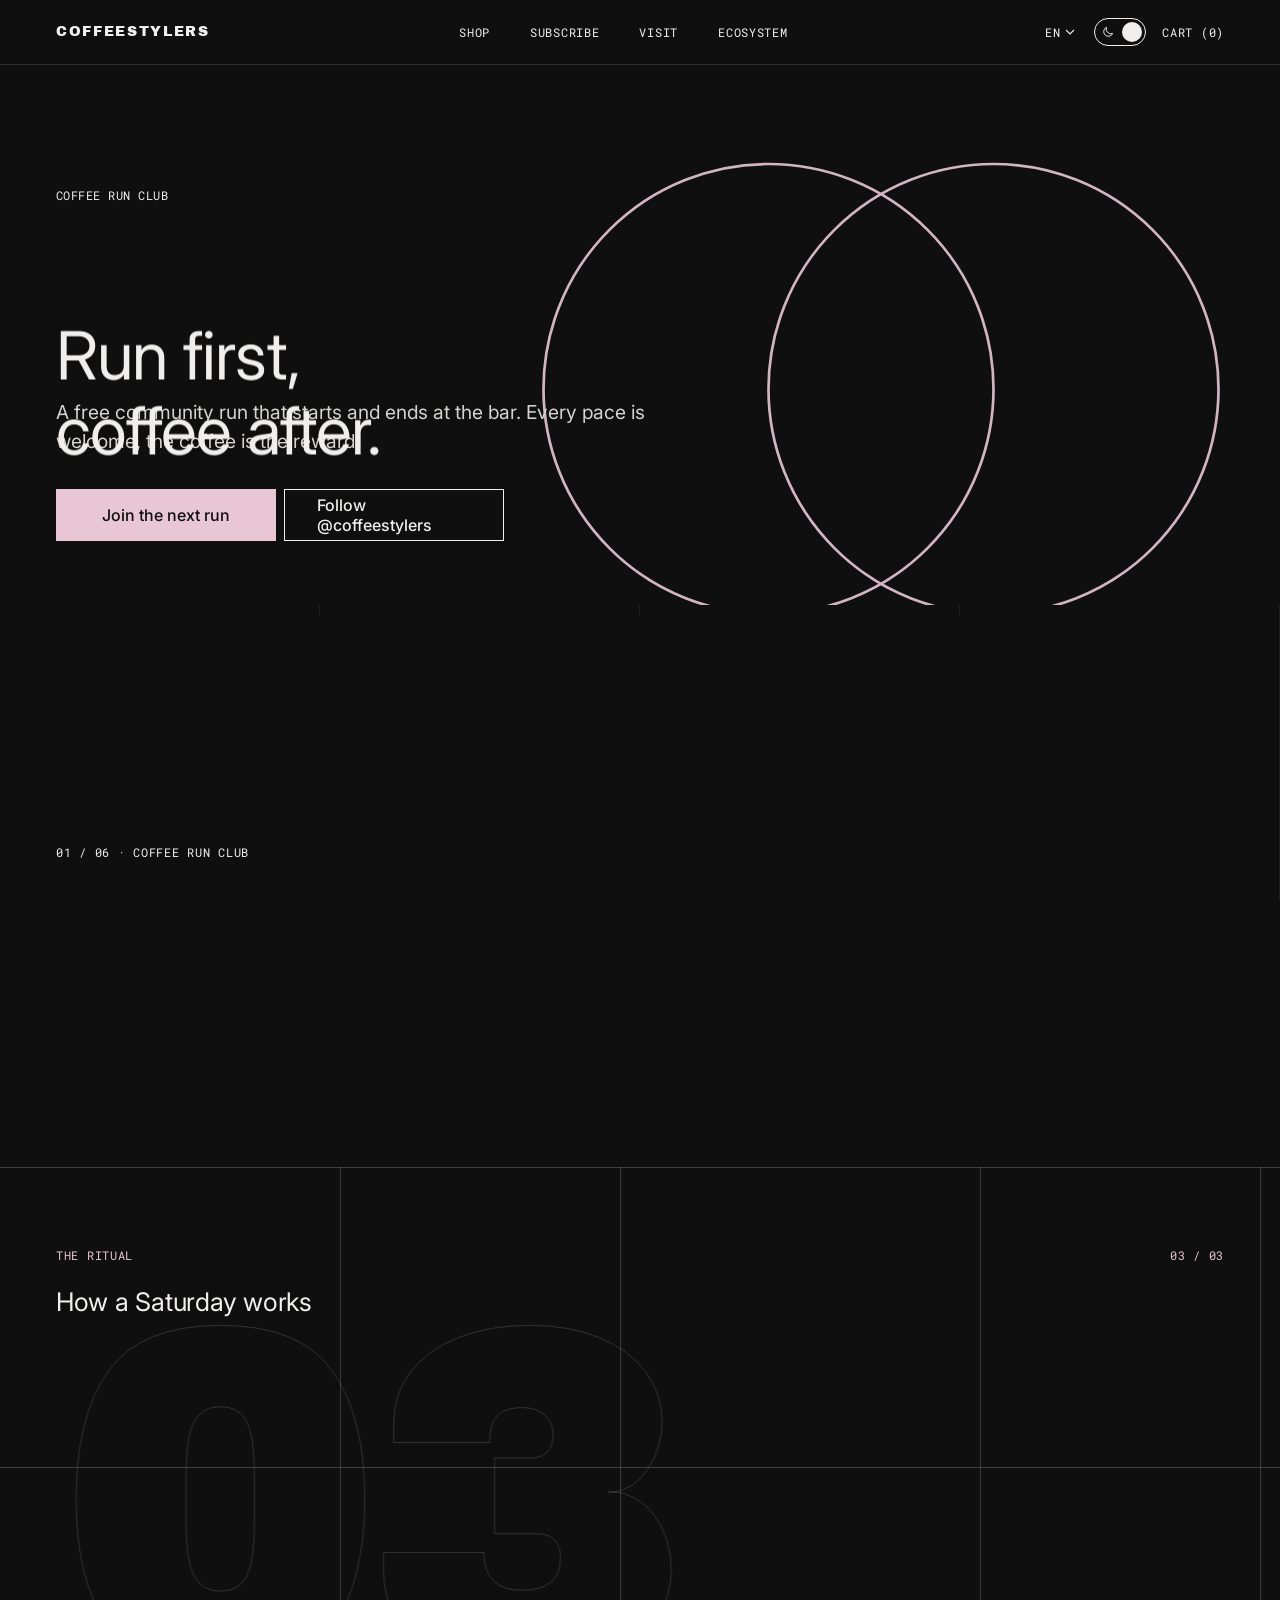
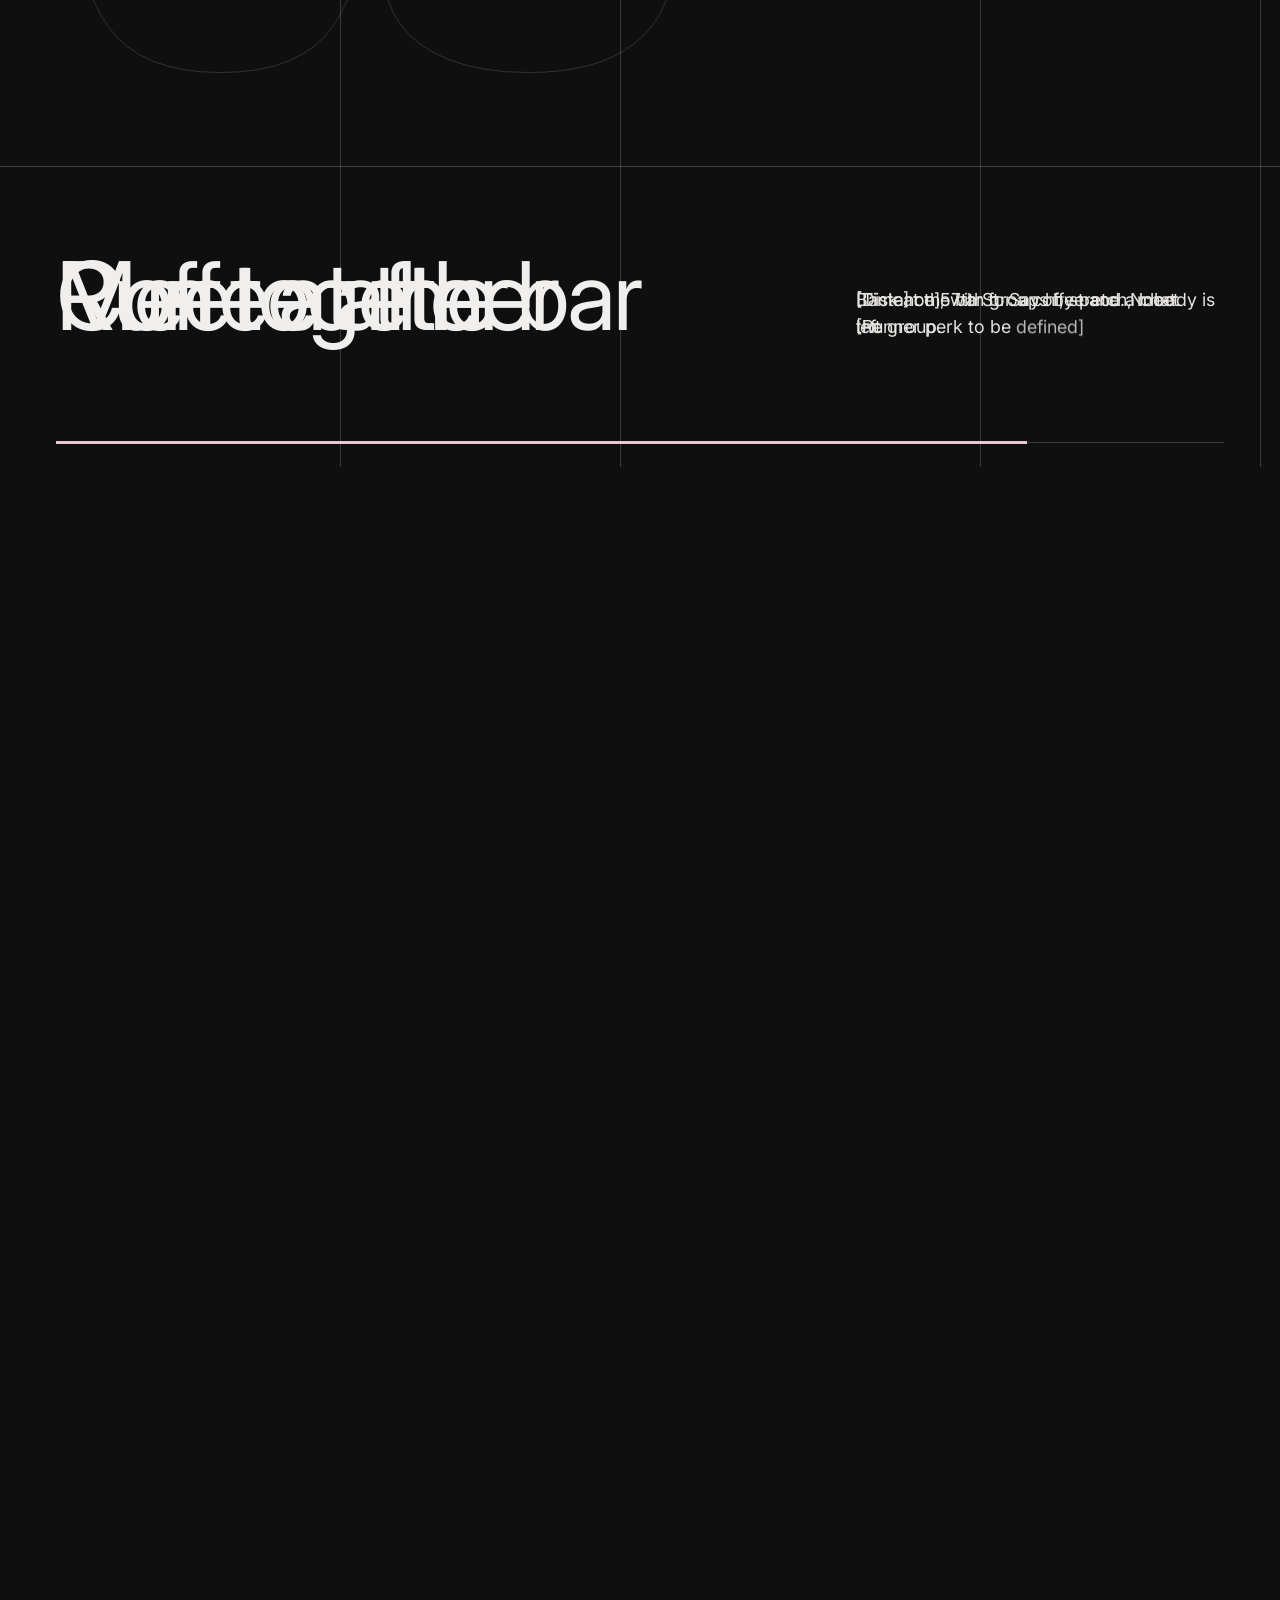
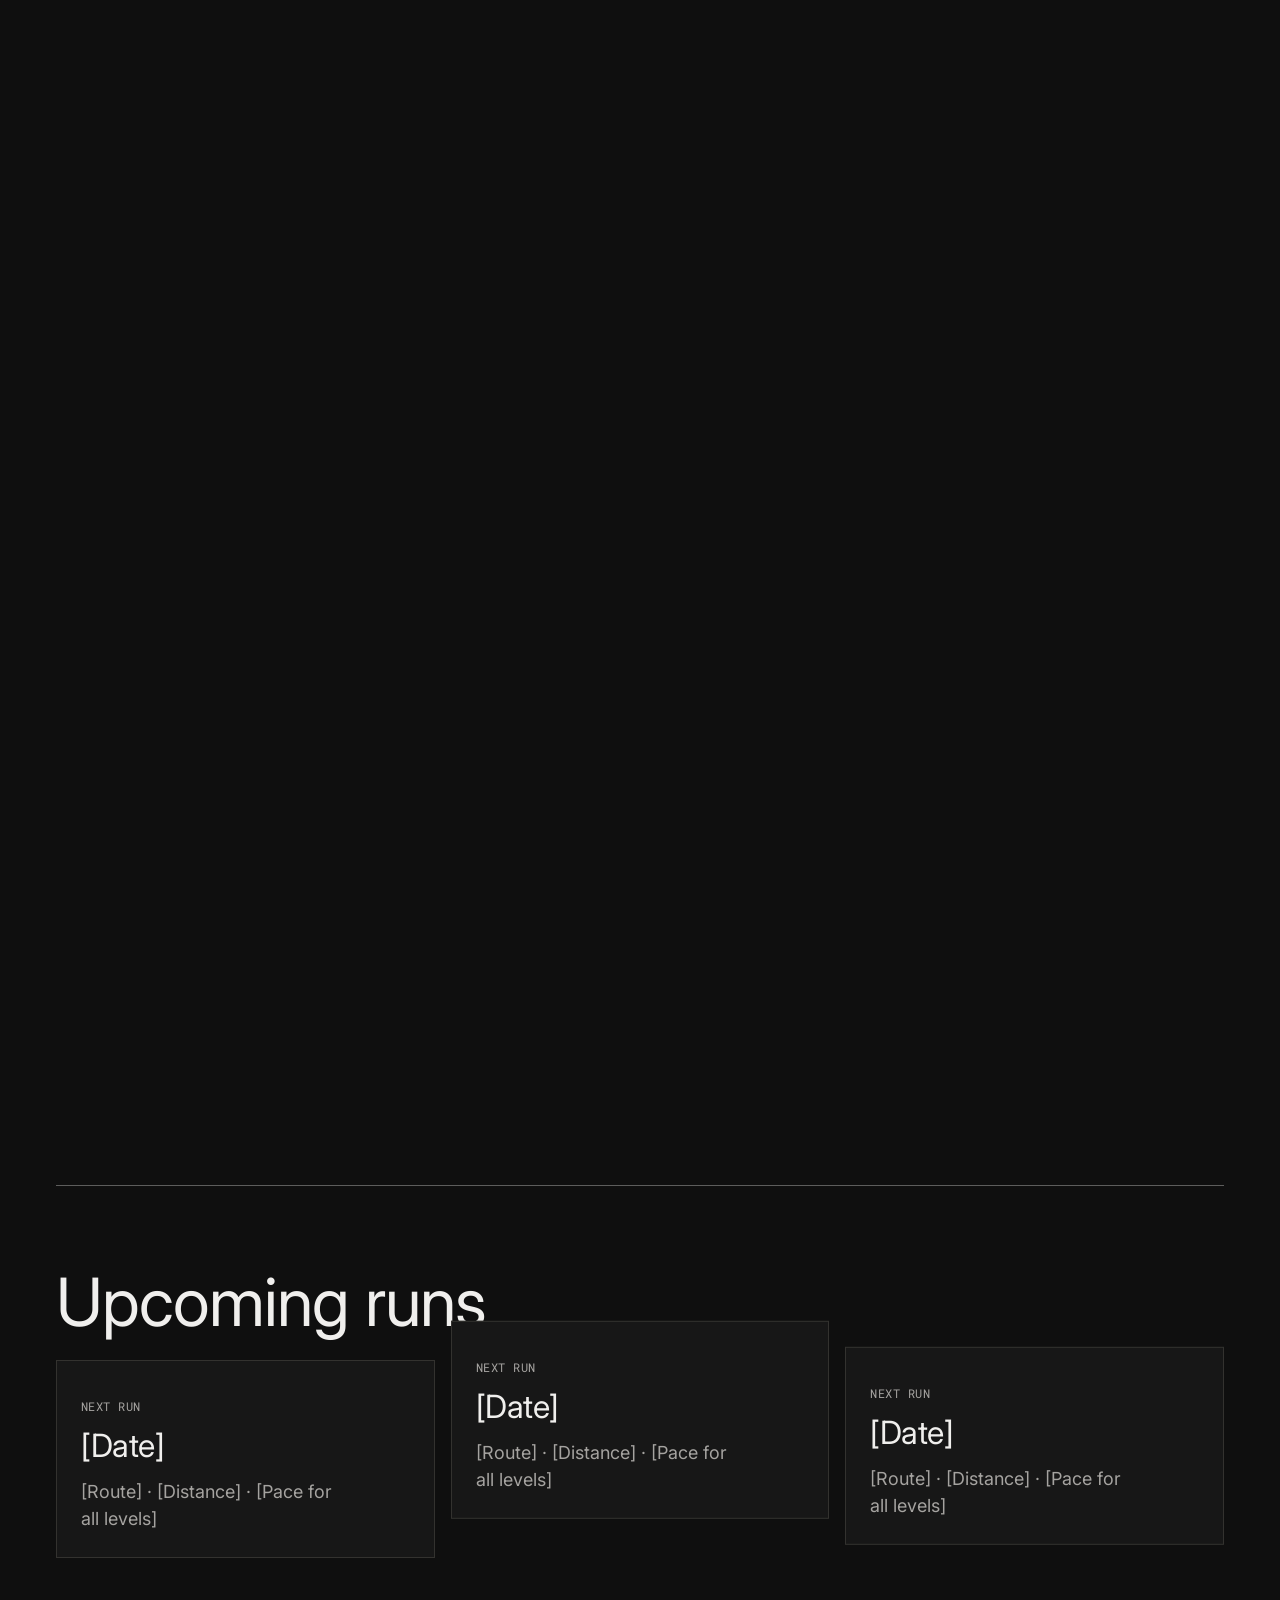
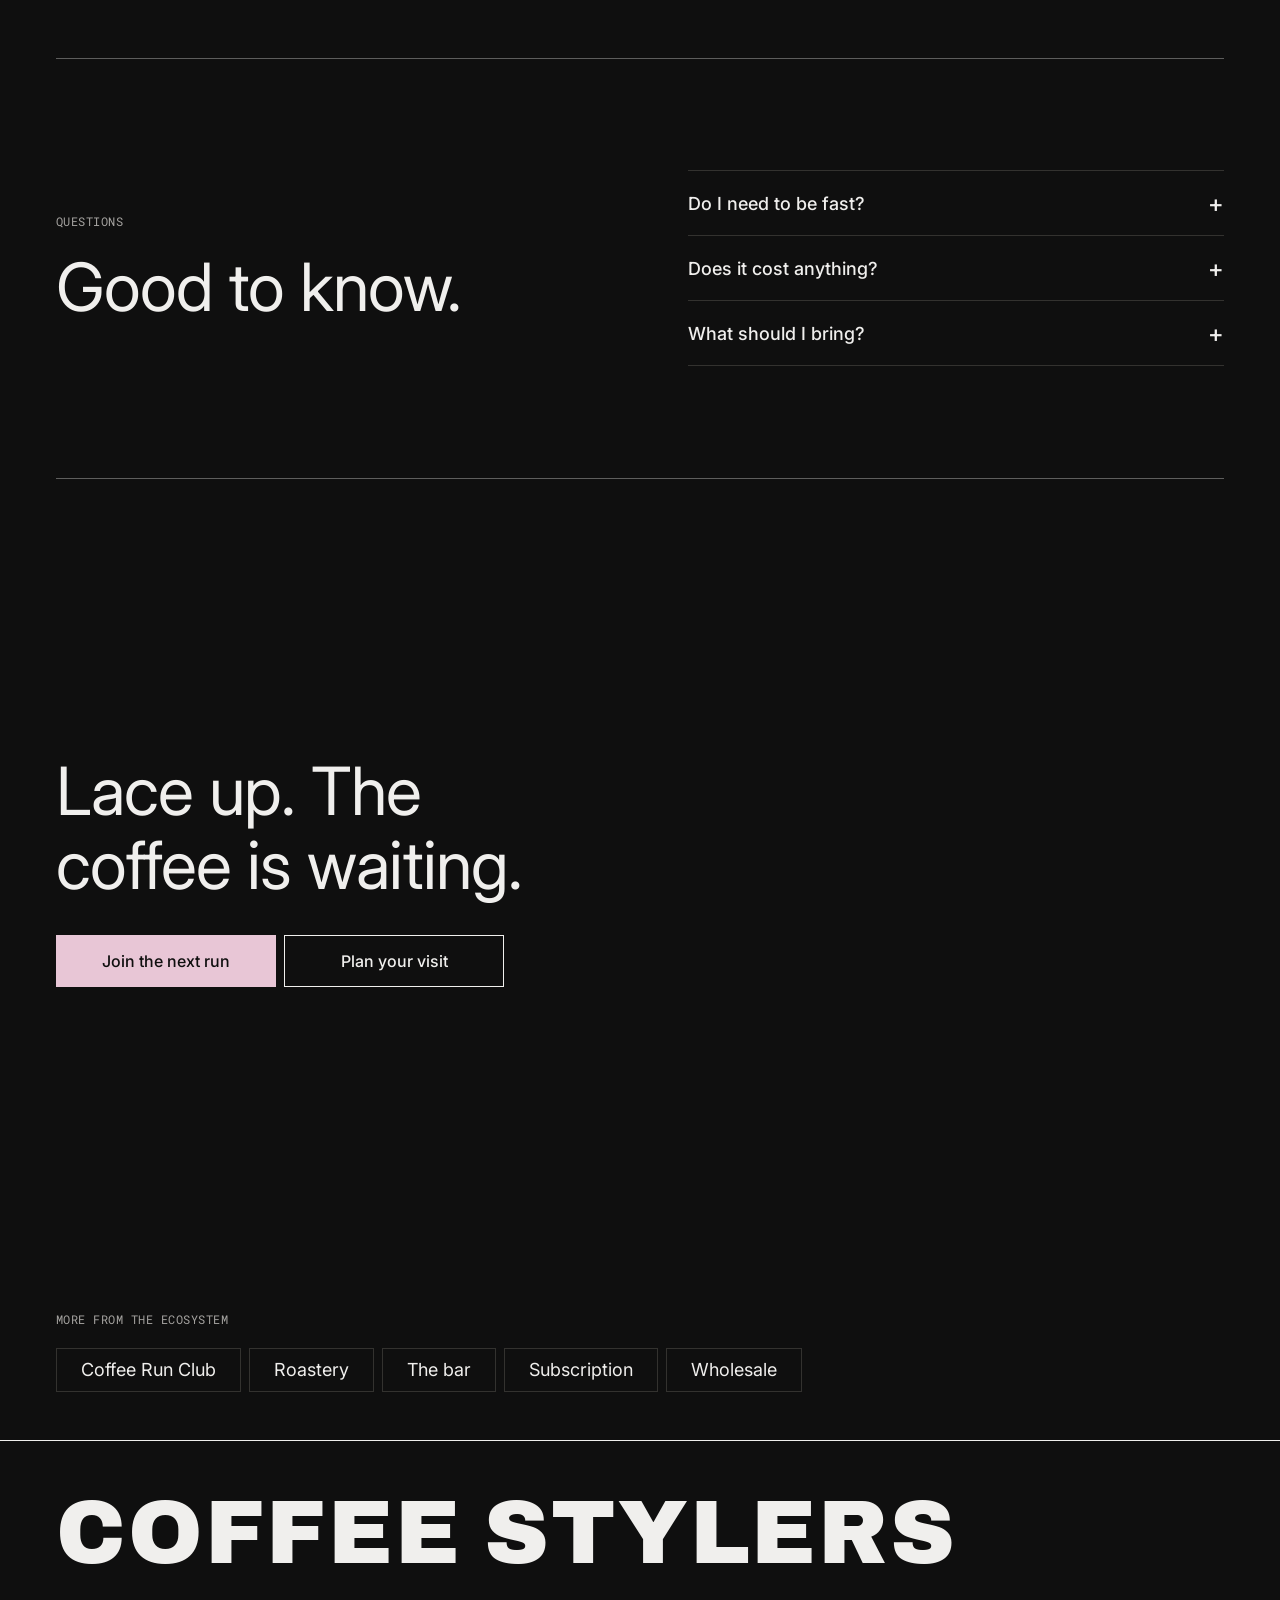
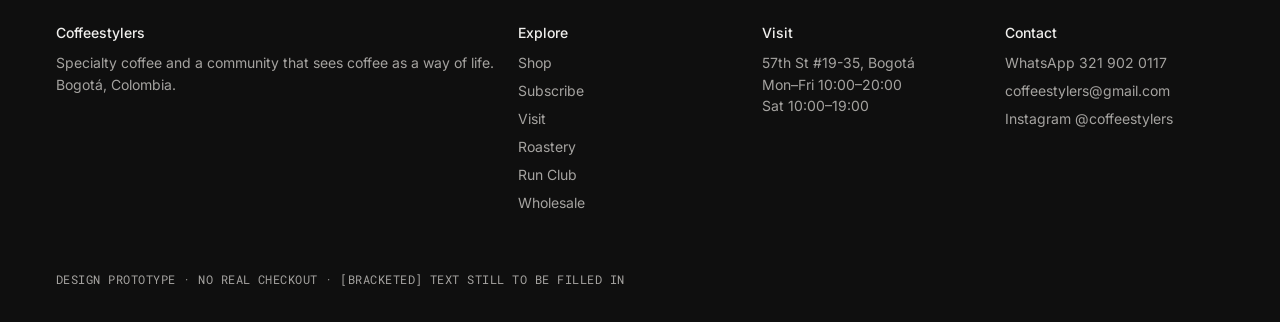
==== commit c790f78c: "Concept C: site-wide scroll system (pinned scenes, word reveals, opening bands, drawn hairlines, cha" ====
--- a/club.html
+++ b/club.html
@@ -5,24 +5,24 @@
 <meta name="viewport" content="width=device-width, initial-scale=1">
 <title>Coffee Run Club · Coffeestylers (prototype)</title>
 <meta name="description" content="Responsive redesign prototype for Coffeestylers, a specialty coffee shop in Bogotá.">
-<script>document.documentElement.classList.add('js');try{var t=localStorage.getItem('cs-theme');if(t?t==='dark':matchMedia('(prefers-color-scheme: dark)').matches)document.documentElement.setAttribute('data-theme','dark')}catch(e){}</script>
+<script>document.documentElement.classList.add('js');try{var t=localStorage.getItem('cs-theme');if(t?t==='dark':true)document.documentElement.setAttribute('data-theme','dark')}catch(e){}</script>
 <link rel="preconnect" href="https://fonts.googleapis.com">
 <link rel="preconnect" href="https://fonts.gstatic.com" crossorigin>
 <link rel="stylesheet" href="https://fonts.googleapis.com/css2?family=Archivo+Black&family=Inter:wght@300;400;500&family=Roboto+Mono:wght@400;500&display=swap">
 <link rel="stylesheet" href="styles.css?v=1795367517">
-<link rel="stylesheet" href="concept-b.css?v=1795368521">
-<link rel="stylesheet" href="pages.css?v=1795375949">
-<link rel="stylesheet" href="tunnel.css?v=1795380183">
-<link rel="stylesheet" href="scenes.css?v=1795380183">
+<link rel="stylesheet" href="concept-c.css?v=1795368571">
+<link rel="stylesheet" href="pages.css?v=1795376394">
+<link rel="stylesheet" href="tunnel.css?v=1795380359">
+<link rel="stylesheet" href="scenes.css?v=1795380359">
 </head>
-<body class="pg-b">
+<body class="pg-c">
 <div class="lines" aria-hidden="true"></div>
 <header class="hdr"><div class="c hdr-in">
 <div style="display:flex;align-items:center"><a class="brand" href="index.html" aria-label="Coffeestylers, home">Coffeestylers</a></div>
 <nav class="topnav" aria-label="Main"><a href="shop.html">Shop</a><a href="subscribe.html">Subscribe</a><a href="visit.html">Visit</a><a href="index.html#ecosystem">Ecosystem</a></nav>
 <div class="acts"><div class="lang"><button class="lang-btn" type="button" aria-haspopup="listbox" aria-expanded="false" aria-label="Language"><span class="cur">EN</span><svg viewBox="0 0 24 24" aria-hidden="true"><path d="M6 9l6 6 6-6"/></svg></button><ul class="lang-menu" role="listbox" aria-label="Language" hidden><li role="presentation"><button type="button" role="option" data-l="en" lang="en" aria-selected="true">English</button></li><li role="presentation"><button type="button" role="option" data-l="es" lang="es" aria-selected="false">Español</button></li><li role="presentation"><button type="button" role="option" data-l="fr" lang="fr" aria-selected="false">Français</button></li></ul></div><button class="inv theme" type="button" role="switch" aria-checked="false" aria-label="Dark mode"><span class="trk" aria-hidden="true"><svg class="sun" viewBox="0 0 24 24"><circle cx="12" cy="12" r="4"/><path d="M12 2v2M12 20v2M2 12h2M20 12h2M5 5l1.5 1.5M17.5 17.5L19 19M5 19l1.5-1.5M17.5 6.5L19 5"/></svg><svg class="moon" viewBox="0 0 24 24"><path d="M20 14.5A8 8 0 0 1 9.5 4 8 8 0 1 0 20 14.5z"/></svg><i></i></span></button><a class="cartlink" href="#" aria-label="Cart, 0 items">Cart (0)</a><button class="ico s" aria-label="Search" type="button"><svg viewBox="0 0 24 24" aria-hidden="true"><circle cx="11" cy="11" r="7"/><path d="M20 20l-4-4"/></svg></button></div>
 </div></header>
-<main><section class="pg-hero"><svg class="deco" viewBox="0 0 400 240" aria-hidden="true" data-lift="-0.18"><circle cx="150" cy="120" r="100"/><circle cx="250" cy="120" r="100"/></svg><div class="c"><p class="mono eyebrow rv">Coffee Run Club</p><h1 class="frase big" data-sw="" data-sw-en="Run first, coffee after." data-sy="-0.14" style="--d:1">Run first, coffee after.</h1><p class="lead rv" style="--d:2">A free community run that starts and ends at the bar. Every pace is welcome, the coffee is the reward.</p><div class="btns rv" style="--d:3"><a class="btn acc" href="https://wa.me/573219020117">Join the next run</a><a class="btn sec" href="https://www.instagram.com/coffeestylers/" target="_blank" rel="noopener">Follow @coffeestylers</a></div></div></section><section class="pg-photo"><div class="par" data-par="0.08" data-zoom style="background-image:url('https://dcdn-us.mitiendanube.com/stores/007/501/629/themes/rio/2-slide-1776723098379-2462844389-c85ef9081d4256c665a43cc0b9e0ed6b1776723099-1920-1920.webp')"></div></section><section class="scene" aria-label="The ritual" style="--n:3"><div class="tn-stage"><div class="tn-grid" aria-hidden="true"><i class="tn-vl" style="left:0%"></i><i class="tn-vl" style="left:25%"></i><i class="tn-vl" style="left:50%"></i><i class="tn-vl" style="left:75%"></i><i class="tn-vl" style="left:100%"></i><i class="tn-hl" style="top:0%"></i><i class="tn-hl" style="top:33.3%"></i><i class="tn-hl" style="top:66.6%"></i><i class="tn-hl" style="top:100%"></i></div><div class="sc-ghost" aria-hidden="true">01</div><div class="tn-hud"><span class="sc-eyebrow" data-en="The ritual">The ritual</span><span class="sc-count">01 / 03</span></div><h2 class="sc-h" data-en="How a Saturday works">How a Saturday works</h2><div class="tn-blocks"><div class="tn-block"><h3 class="tn-title" data-en="Meet at the bar">Meet at the bar</h3><div class="sc-side"><p class="tn-desc" data-en="[Time] on 57th St. Say hi, stretch, meet the group.">[Time] on 57th St. Say hi, stretch, meet the group.</p></div></div><div class="tn-block"><h3 class="tn-title" data-en="Run together">Run together</h3><div class="sc-side"><p class="tn-desc" data-en="[Distance], with groups by pace. Nobody is left behind.">[Distance], with groups by pace. Nobody is left behind.</p></div></div><div class="tn-block"><h3 class="tn-title" data-en="Coffee after">Coffee after</h3><div class="sc-side"><p class="tn-desc" data-en="Back at the bar for a coffee and a chat. [Runner perk to be defined]">Back at the bar for a coffee and a chat. [Runner perk to be defined]</p></div></div></div><div class="tn-bar" aria-hidden="true"><i></i></div></div></section><section class="pg-sec"><div class="c"><h2 class="frase big" data-sw="" data-sw-en="Upcoming runs">Upcoming runs</h2><div class="runs"><div class="run rv" data-lift="0.03" style="--d:0"><p class="mono suave">Next run</p><h3 class="frase sm">[Date]</h3><p>[Route] · [Distance] · [Pace for all levels]</p></div><div class="run rv" data-lift="0.09" style="--d:1"><p class="mono suave">Next run</p><h3 class="frase sm">[Date]</h3><p>[Route] · [Distance] · [Pace for all levels]</p></div><div class="run rv" data-lift="0.05" style="--d:2"><p class="mono suave">Next run</p><h3 class="frase sm">[Date]</h3><p>[Route] · [Distance] · [Pace for all levels]</p></div></div></div></section><section class="faq"><div class="c split"><div><p class="mono suave eyebrow rv">Questions</p><h2 class="frase big" data-sw="" data-sw-en="Good to know." style="--d:1">Good to know.</h2></div><div class="rv" style="--d:1"><details><summary>Do I need to be fast?</summary><p>No. There are groups by pace, and walking is fine too.</p></details><details><summary>Does it cost anything?</summary><p>Joining is free. [Confirm with the brand]</p></details><details><summary>What should I bring?</summary><p>Comfortable shoes, water and good energy.</p></details></div></div></section><section class="pg-cta"><div class="ghostrow" aria-hidden="true"><span data-px="0.35">COFFEE · STYLERS · COFFEE · STYLERS ·</span></div><div class="c"><h2 class="frase big" data-sw="" data-sw-en="Lace up. The coffee is waiting.">Lace up. The coffee is waiting.</h2><div class="btns rv" style="--d:1"><a class="btn" href="https://wa.me/573219020117">Join the next run</a><a class="btn sec" href="visit.html">Plan your visit</a></div></div></section><div class="ghostrow light" aria-hidden="true"><span data-px="-0.3">Coffee Run Club · Roastery · Bar · Wholesale ·</span></div><section class="pg-more"><div class="c"><p class="mono suave eyebrow">More from the ecosystem</p><div class="mrow"><a href="club.html">Coffee Run Club</a><a href="roastery.html">Roastery</a><a href="visit.html">The bar</a><a href="subscribe.html">Subscription</a><a href="wholesale.html">Wholesale</a></div></div></section></main>
+<main><section class="pg-hero"><svg class="mono-art" viewBox="0 0 400 240" aria-hidden="true"><circle class="c1" cx="150" cy="120" r="100"/><circle class="c2" cx="250" cy="120" r="100"/></svg><div class="c"><p class="mono eyebrow rv">Coffee Run Club</p><h1 class="frase big" data-sw="" data-sw-en="Run first, coffee after." data-sy="-0.14" style="--d:1">Run first, coffee after.</h1><p class="lead rv" style="--d:2">A free community run that starts and ends at the bar. Every pace is welcome, the coffee is the reward.</p><div class="btns rv" style="--d:3"><a class="btn acc" href="https://wa.me/573219020117">Join the next run</a><a class="btn sec" href="https://www.instagram.com/coffeestylers/" target="_blank" rel="noopener">Follow @coffeestylers</a></div></div></section><section class="pg-photo"><div class="par" data-par="0.08" data-zoom style="background-image:url('https://dcdn-us.mitiendanube.com/stores/007/501/629/themes/rio/2-slide-1776723098379-2462844389-c85ef9081d4256c665a43cc0b9e0ed6b1776723099-1920-1920.webp')"></div></section><section class="scene" aria-label="The ritual" style="--n:3"><div class="tn-stage"><div class="tn-grid" aria-hidden="true"><i class="tn-vl" style="left:0%"></i><i class="tn-vl" style="left:25%"></i><i class="tn-vl" style="left:50%"></i><i class="tn-vl" style="left:75%"></i><i class="tn-vl" style="left:100%"></i><i class="tn-hl" style="top:0%"></i><i class="tn-hl" style="top:33.3%"></i><i class="tn-hl" style="top:66.6%"></i><i class="tn-hl" style="top:100%"></i></div><div class="sc-ghost" aria-hidden="true">01</div><div class="tn-hud"><span class="sc-eyebrow" data-en="The ritual">The ritual</span><span class="sc-count">01 / 03</span></div><h2 class="sc-h" data-en="How a Saturday works">How a Saturday works</h2><div class="tn-blocks"><div class="tn-block"><h3 class="tn-title" data-en="Meet at the bar">Meet at the bar</h3><div class="sc-side"><p class="tn-desc" data-en="[Time] on 57th St. Say hi, stretch, meet the group.">[Time] on 57th St. Say hi, stretch, meet the group.</p></div></div><div class="tn-block"><h3 class="tn-title" data-en="Run together">Run together</h3><div class="sc-side"><p class="tn-desc" data-en="[Distance], with groups by pace. Nobody is left behind.">[Distance], with groups by pace. Nobody is left behind.</p></div></div><div class="tn-block"><h3 class="tn-title" data-en="Coffee after">Coffee after</h3><div class="sc-side"><p class="tn-desc" data-en="Back at the bar for a coffee and a chat. [Runner perk to be defined]">Back at the bar for a coffee and a chat. [Runner perk to be defined]</p></div></div></div><div class="tn-bar" aria-hidden="true"><i></i></div></div></section><section class="pg-sec"><div class="c"><h2 class="frase big" data-sw="" data-sw-en="Upcoming runs">Upcoming runs</h2><div class="runs"><div class="run rv" data-lift="0.03" style="--d:0"><p class="mono suave">Next run</p><h3 class="frase sm">[Date]</h3><p>[Route] · [Distance] · [Pace for all levels]</p></div><div class="run rv" data-lift="0.09" style="--d:1"><p class="mono suave">Next run</p><h3 class="frase sm">[Date]</h3><p>[Route] · [Distance] · [Pace for all levels]</p></div><div class="run rv" data-lift="0.05" style="--d:2"><p class="mono suave">Next run</p><h3 class="frase sm">[Date]</h3><p>[Route] · [Distance] · [Pace for all levels]</p></div></div></div></section><section class="faq"><div class="c split"><div><p class="mono suave eyebrow rv">Questions</p><h2 class="frase big" data-sw="" data-sw-en="Good to know." style="--d:1">Good to know.</h2></div><div class="rv" style="--d:1"><details><summary>Do I need to be fast?</summary><p>No. There are groups by pace, and walking is fine too.</p></details><details><summary>Does it cost anything?</summary><p>Joining is free. [Confirm with the brand]</p></details><details><summary>What should I bring?</summary><p>Comfortable shoes, water and good energy.</p></details></div></div></section><section class="pg-cta"><div class="ghostrow" aria-hidden="true"><span data-px="0.35">COFFEE · STYLERS · COFFEE · STYLERS ·</span></div><div class="c"><h2 class="frase big" data-sw="" data-sw-en="Lace up. The coffee is waiting.">Lace up. The coffee is waiting.</h2><div class="btns rv" style="--d:1"><a class="btn" href="https://wa.me/573219020117">Join the next run</a><a class="btn sec" href="visit.html">Plan your visit</a></div></div></section><div class="ghostrow light" aria-hidden="true"><span data-px="-0.3">Coffee Run Club · Roastery · Bar · Wholesale ·</span></div><section class="pg-more"><div class="c"><p class="mono suave eyebrow">More from the ecosystem</p><div class="mrow"><a href="club.html">Coffee Run Club</a><a href="roastery.html">Roastery</a><a href="visit.html">The bar</a><a href="subscribe.html">Subscription</a><a href="wholesale.html">Wholesale</a></div></div></section></main>
 <footer class="pie"><div class="c">
 <div class="gran" aria-hidden="true"><span class="ln"><span>Coffee</span></span><span class="ln"><span>Stylers</span></span></div>
 <div class="cols">
@@ -36,6 +36,7 @@
 <nav class="nav" aria-label="Main"><div class="c"><a href="shop.html"><svg viewBox="0 0 24 24" aria-hidden="true"><path d="M5 8h12v6a5 5 0 0 1-5 5h-2a5 5 0 0 1-5-5z"/><path d="M17 10h1.5a2.5 2.5 0 0 1 0 5H17"/></svg>Shop</a><a href="subscribe.html"><svg viewBox="0 0 24 24" aria-hidden="true"><path d="M4 12a8 8 0 0 1 14-5.3M20 12a8 8 0 0 1-14 5.3"/><path d="M18 3v4h-4M6 21v-4h4"/></svg>Subscribe</a><a href="visit.html"><svg viewBox="0 0 24 24" aria-hidden="true"><path d="M12 21s-7-6.2-7-11a7 7 0 0 1 14 0c0 4.8-7 11-7 11z"/><circle cx="12" cy="10" r="2.5"/></svg>Visit</a><a href="#" aria-label="Cart, 0 items"><svg viewBox="0 0 24 24" aria-hidden="true"><path d="M6 7h12l-1 13H7z"/><path d="M9 7a3 3 0 0 1 6 0"/></svg>Cart</a></div></nav>
 <script src="i18n.js?v=1795367517"></script>
 <script src="app.js?v=1795367517"></script>
-<script src="scenes.js?v=1795380183"></script>
+<script src="pages.js?v=1795368571"></script>
+<script src="scenes.js?v=1795380359"></script>
 </body>
 </html>
--- a/concept-c.css
+++ b/concept-c.css
@@ -0,0 +1,93 @@
+/* Concept C: Journey. Dark and immersive, a day told in four stops, ecosystem as concentric circles. */
+.jh{position:relative;overflow:hidden;min-height:calc(100svh - var(--hdr));display:flex;align-items:flex-end;padding:64px 0 48px}
+.jh .big{max-width:14ch;margin:0 0 32px}
+.mono-art{position:absolute;right:-4%;top:10%;width:min(90vw,900px);opacity:.9}
+.mono-art circle{fill:none;stroke:var(--rosa);stroke-width:1.2;stroke-dasharray:640;stroke-dashoffset:640;animation:draw 2.4s var(--m-ease) .2s forwards}
+.mono-art .c2{animation-delay:.6s}
+@keyframes draw{to{stroke-dashoffset:0}}
+.jh .c{position:relative;z-index:1}
+.jh .btns{max-width:460px}
+.day{position:relative;height:420vh;padding:0;background:var(--ink0);color:var(--paper0)}
+.day-in{position:sticky;top:0;height:100svh;display:flex;flex-direction:column;justify-content:center;gap:24px;overflow:hidden;padding:calc(var(--hdr) + 8px) 0 88px}
+.day-top{display:flex;justify-content:space-between;color:var(--rosa)}
+.clock{font-size:20px}
+.track{display:flex;width:400vw;flex:1;min-height:0;will-change:transform}
+.stop{width:100vw;flex:none;padding:0 var(--g);display:grid;gap:16px;align-content:center;grid-template-rows:minmax(0,1fr) auto}
+.sph{background:#3B3532 center/cover;min-height:0}
+.stx{display:grid;gap:12px;max-width:560px}
+.stx .mono{color:var(--rosa);margin:0}.stx .mid{margin:0}.stx p:not(.mono){margin:0;color:#D6D4D1}
+.stx .btn{width:auto;justify-self:start;padding:0 32px}
+@media(min-width:900px){.stop{grid-template-columns:7fr 5fr;gap:64px;padding:0 var(--g);grid-template-rows:none;align-items:stretch}.stx{align-content:end}}
+.prog{height:1px;background:#3B3532;position:relative}.prog i{position:absolute;left:0;top:-1px;height:3px;width:0;background:var(--rosa)}
+.orbit .split,.faq .split{display:grid;gap:48px}
+@media(min-width:900px){.orbit .split,.faq .split{grid-template-columns:6fr 6fr;gap:96px;align-items:center}}
+.orbit .big{max-width:12ch;margin-bottom:24px}
+.elist{list-style:none;margin:32px 0 0;padding:0}
+.ei a{display:grid;grid-template-columns:48px 1fr;gap:4px 16px;padding:24px 0;border-top:1px solid var(--linea);text-decoration:none}
+.ei:last-child a{border-bottom:1px solid var(--linea)}
+.ei .mono{grid-row:span 3}.ei span:not(.mono):not(.tlink){color:var(--suave)}
+.ei.on a,.ei a:hover{background:var(--rosa);color:var(--ink0);padding-left:16px;padding-right:16px}
+.ei.on span:not(.mono),.ei a:hover span:not(.mono){color:#3B3532}
+.diagram svg{width:100%;height:auto;max-width:520px;margin:0 auto;display:block;overflow:visible}
+.diagram line,.diagram .ring{stroke:var(--linea);fill:none;stroke-width:1}
+.diagram .core{fill:var(--rosa);stroke:none}
+.diagram text{font:12px var(--mono);fill:var(--tinta);text-transform:uppercase;letter-spacing:.04em}
+.diagram .t0{fill:#0F0F0F}
+.diagram .node circle{fill:var(--papel);stroke:var(--tinta);stroke-width:1.5;transition:fill var(--m-base) var(--m-ease),transform var(--m-base) var(--m-ease);transform-box:fill-box;transform-origin:center}
+.diagram .node.on circle{fill:var(--rosa);transform:scale(1.18)}
+.diagram .node.on text{fill:#0F0F0F}
+.segs .c{border-top:1px solid var(--tinta)}
+.seg{display:flex;flex-direction:column;gap:8px;padding:32px 0;border-bottom:1px solid var(--linea);text-decoration:none;transition:padding var(--m-base) var(--m-ease),background var(--m-base) var(--m-ease)}
+@media(min-width:900px){.seg{flex-direction:row;align-items:center;justify-content:space-between}}
+.seg:hover{background:var(--rosa);color:var(--ink0);padding-left:24px;padding-right:24px}
+.seg .mono{white-space:nowrap}
+.nums{background:var(--rosa);color:var(--ink0)}
+.ngrid{display:grid;grid-template-columns:repeat(2,1fr);gap:32px}
+@media(min-width:900px){.ngrid{grid-template-columns:repeat(4,1fr)}}
+.ngrid b{display:block;font:500 clamp(56px,9vw,128px)/1 var(--sans);letter-spacing:-.04em}
+.tabs{display:flex;gap:8px;margin:32px 0 24px;flex-wrap:wrap}
+.tabs button{min-height:44px;padding:0 24px;border:1px solid var(--linea);background:transparent;color:var(--tinta);font:var(--t-meta) var(--mono);letter-spacing:.04em;text-transform:uppercase;cursor:pointer}
+.tabs button[aria-selected=true]{background:var(--tinta);color:var(--papel);border-color:var(--tinta)}
+.bpanel{display:grid;gap:0}
+.bpanel .row{display:grid;grid-template-columns:48px 1fr auto;gap:16px;padding:20px 0;border-top:1px solid var(--linea);align-items:baseline}
+.bpanel .row:last-child{border-bottom:1px solid var(--linea)}
+.bpanel .row b{font-weight:500}
+.whole{background:var(--ink0);color:var(--paper0)}
+.whole p{color:#D6D4D1}
+details{border-top:1px solid var(--linea)}details:last-child{border-bottom:1px solid var(--linea)}
+summary{min-height:64px;display:flex;align-items:center;justify-content:space-between;gap:16px;cursor:pointer;font:500 18px var(--sans);list-style:none}
+summary::-webkit-details-marker{display:none}
+summary::after{content:"+";font-size:24px;transition:transform var(--m-base) var(--m-ease)}
+details[open] summary::after{transform:rotate(45deg)}
+details p{margin:0 0 24px;color:var(--suave);max-width:60ch}
+@media(max-width:899px),(prefers-reduced-motion:reduce){
+  .day{height:auto;padding:64px 0}.day-in{position:static;height:auto;display:block;padding:0;overflow:visible}
+  .track{display:block;width:auto}.stop{width:auto;padding:0 var(--g);margin-bottom:48px;display:grid}.sph{min-height:260px}
+  .prog,.clock{display:none}
+}
+
+/* ---- parallax layers ---- */
+.ghostrow{overflow:hidden;white-space:nowrap;pointer-events:none;user-select:none;line-height:1;padding:8px 0}
+.ghostrow span{display:inline-block;font:900 clamp(72px,14vw,220px)/1 var(--logo,'Archivo Black',sans-serif);letter-spacing:-.02em;color:transparent;-webkit-text-stroke:1px currentColor;opacity:.28;will-change:transform}
+.ghostrow.light{color:var(--tinta)}
+.deco{position:absolute;right:-6%;top:8%;width:min(80vw,760px);pointer-events:none;opacity:.5;z-index:0}
+.deco circle{fill:none;stroke:currentColor;stroke-width:1.2}
+.pg-hero,.endcta{position:relative;overflow:hidden}
+.pg-cta{position:relative;overflow:hidden}
+.pg-cta .ghostrow,.endcta .ghostrow,.whole .ghostrow{color:var(--rosa)}
+.pg-cta .c,.endcta .c{position:relative;z-index:1}
+@media(prefers-reduced-motion:reduce){.ghostrow span{transform:none!important}}
+.sph{position:relative;overflow:hidden}
+.sph i{position:absolute;top:0;bottom:0;left:-12%;right:-12%;background-size:cover;background-position:center;will-change:transform}
+.stop{position:relative}
+.stop .ghost{position:absolute;left:var(--g);bottom:-8%;font:900 clamp(160px,30vw,460px)/.8 var(--logo,'Archivo Black',sans-serif);color:transparent;-webkit-text-stroke:1px #3B3532;pointer-events:none;will-change:transform;z-index:0}
+.stop>*:not(.ghost){position:relative;z-index:1}
+.diagram .ring.dash{stroke-dasharray:2 10;transform-box:fill-box;transform-origin:center}
+.bandC{position:relative;overflow:hidden;min-height:clamp(420px,80svh,760px);display:flex;align-items:flex-end;padding:48px 0;color:#fff;background:var(--ink0)}
+.bandC .par{position:absolute;left:0;right:0;top:-14%;bottom:-14%;background-size:cover;background-position:center}
+.bandC::after{content:"";position:absolute;inset:0;background:linear-gradient(to top,rgba(15,15,15,.82),rgba(15,15,15,.1) 75%)}
+.bandC .c{position:relative;z-index:1}.bandC .big{max-width:14ch}
+.nums,.whole{position:relative;overflow:hidden}
+.nums .ghostrow.dark{color:#0F0F0F}
+.whole .ghostrow{margin-bottom:16px}
+@media(max-width:899px){.stop .ghost{display:none}}
